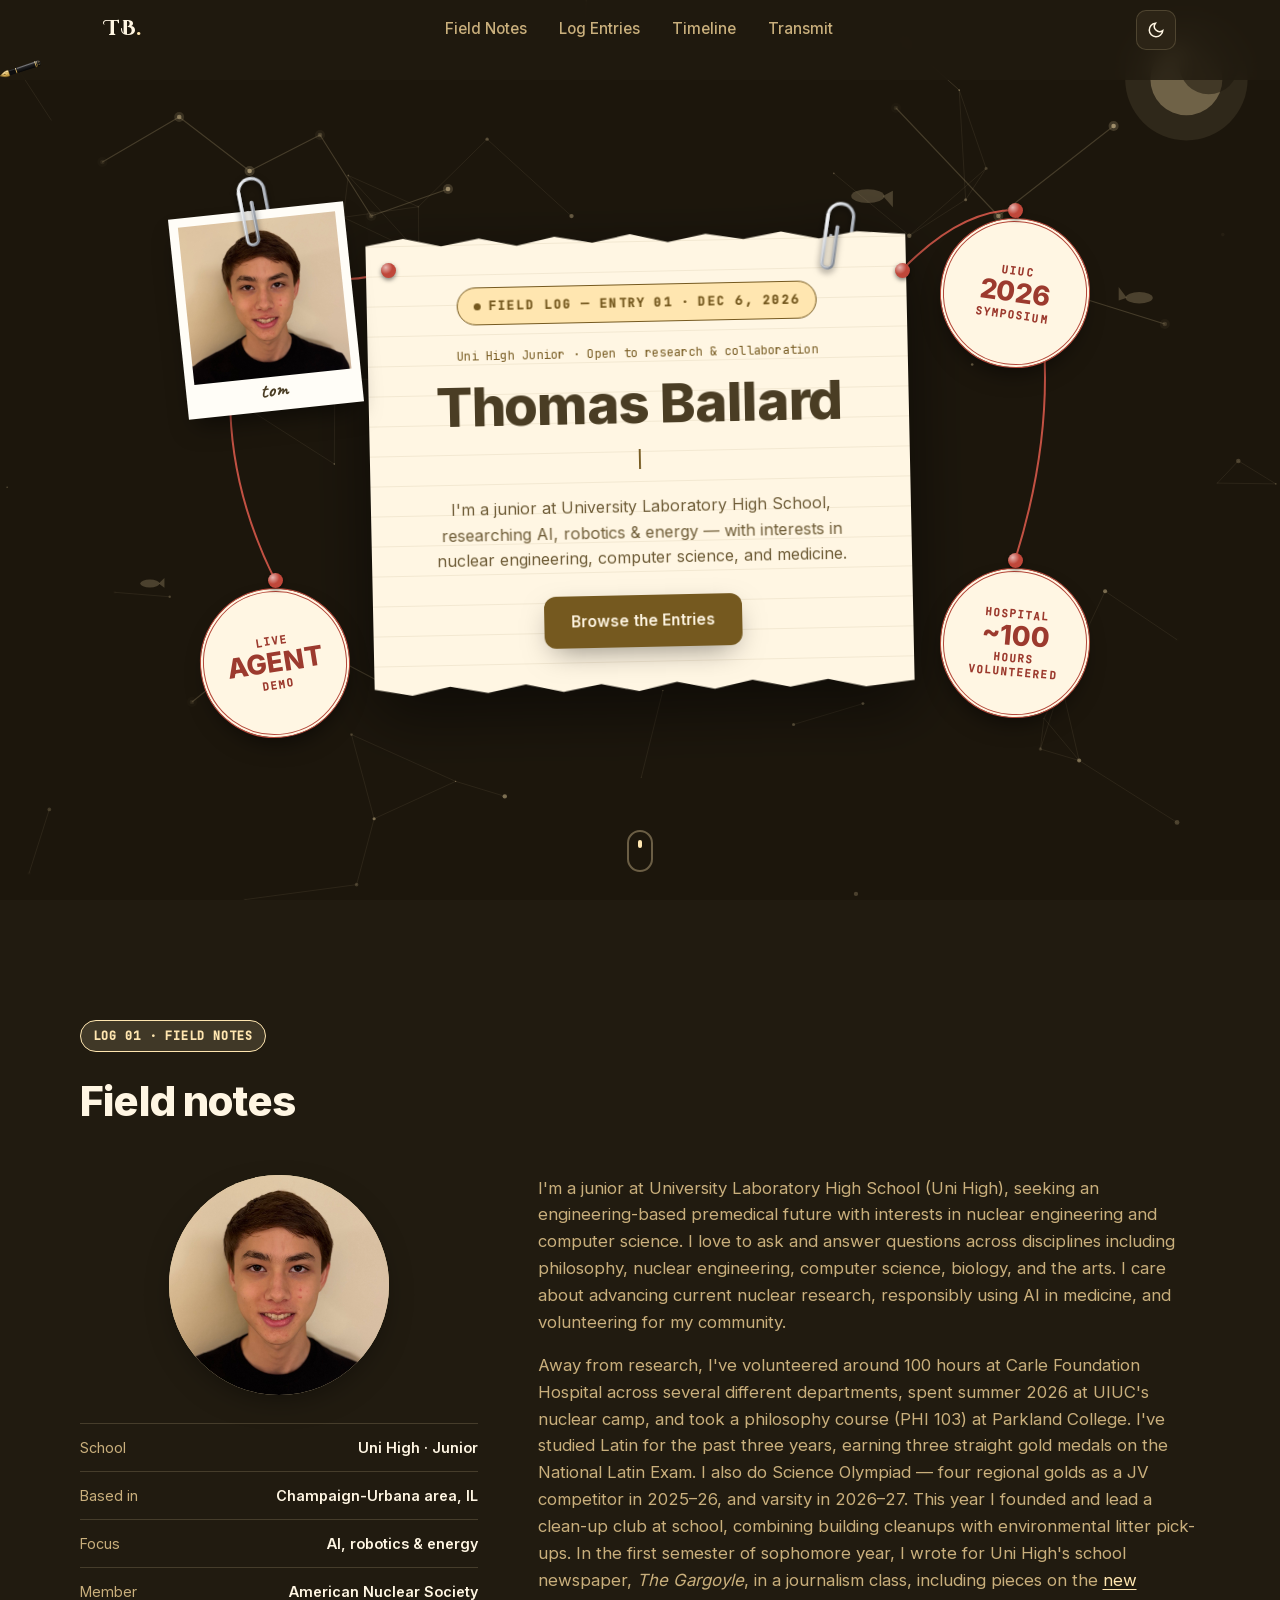
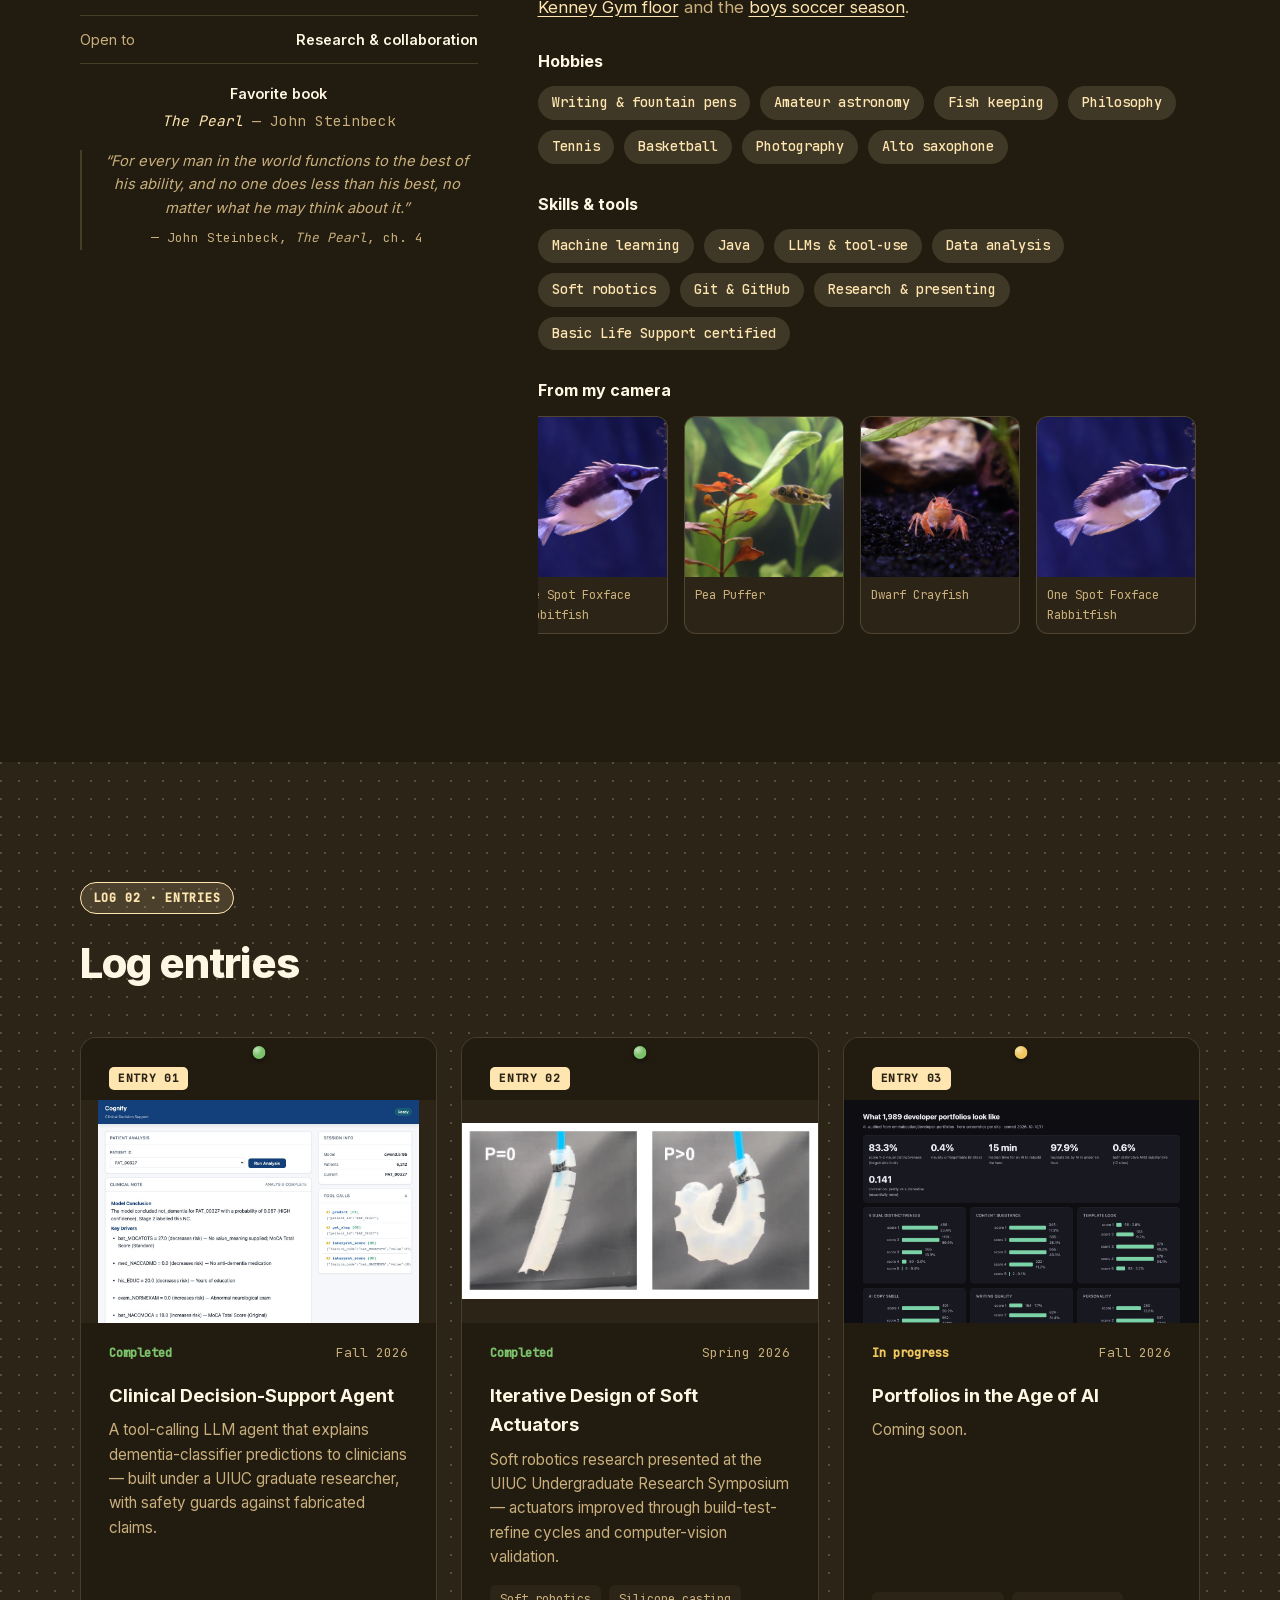
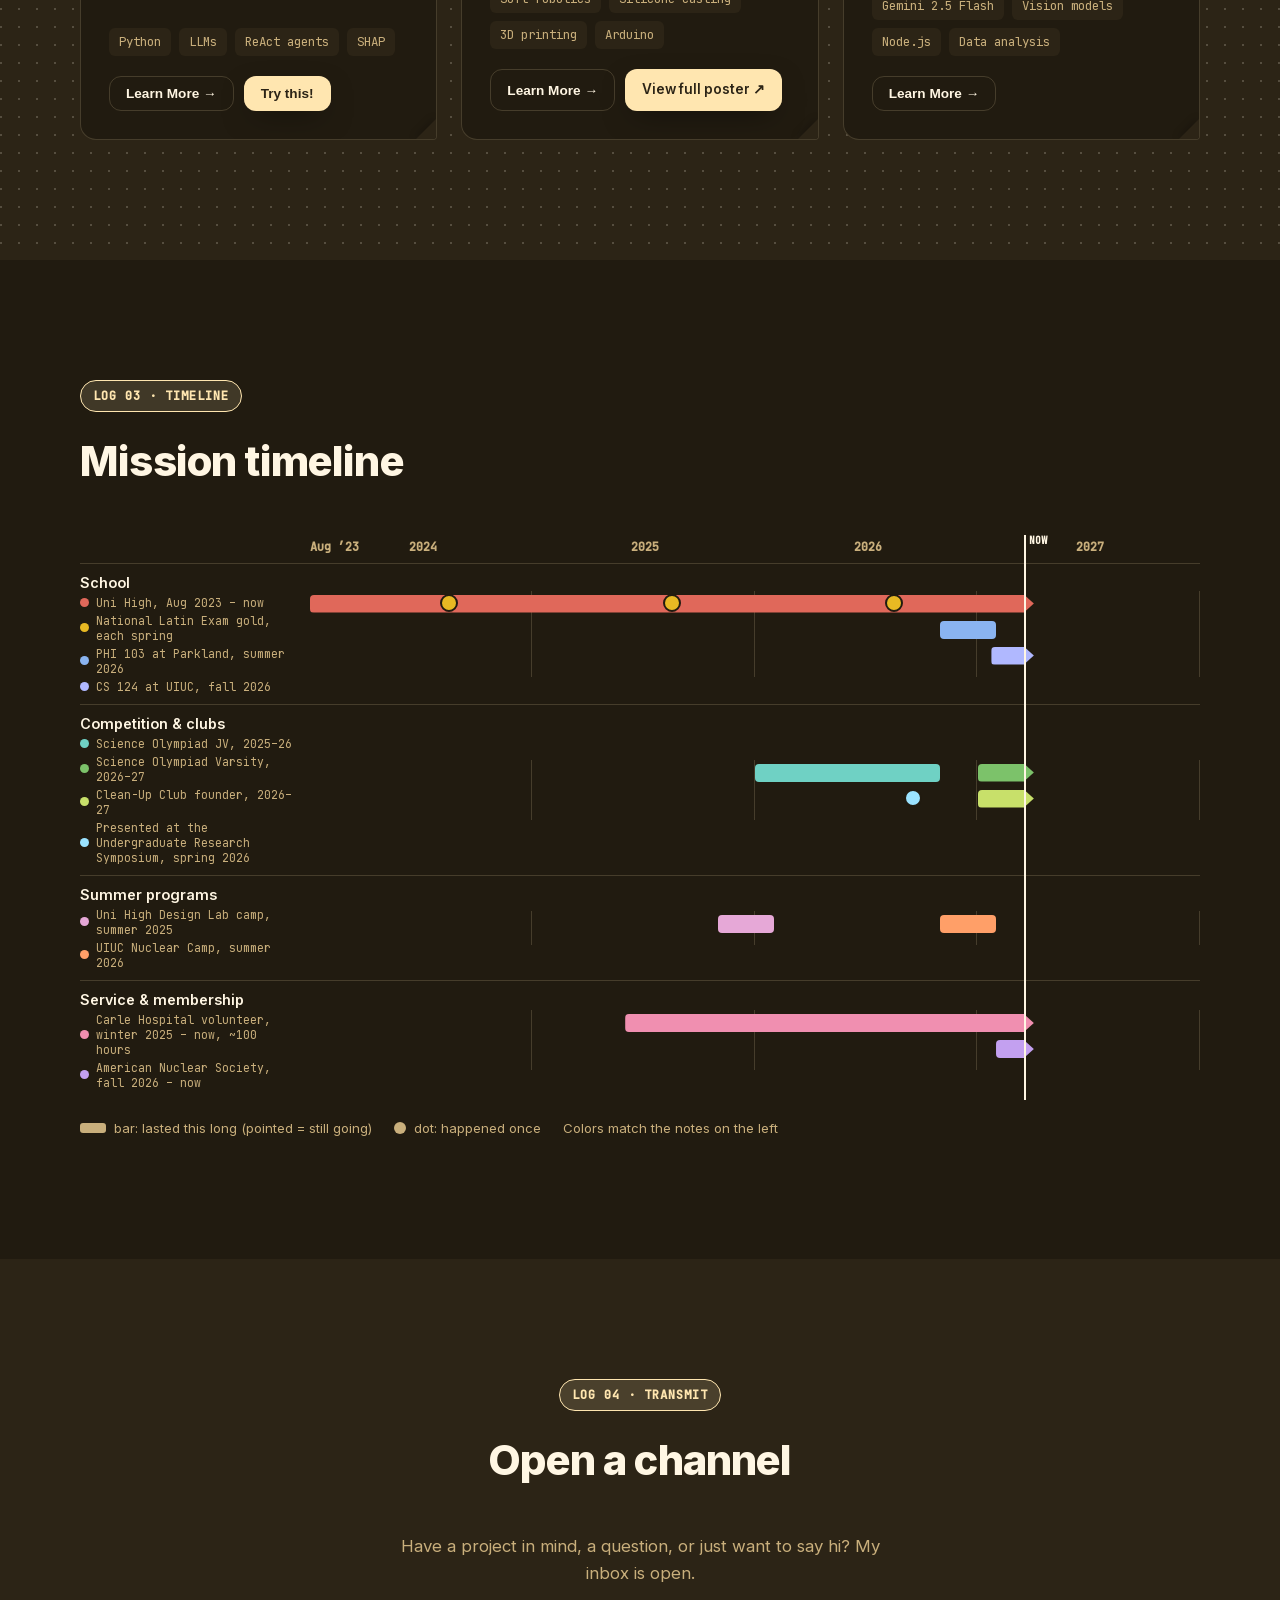
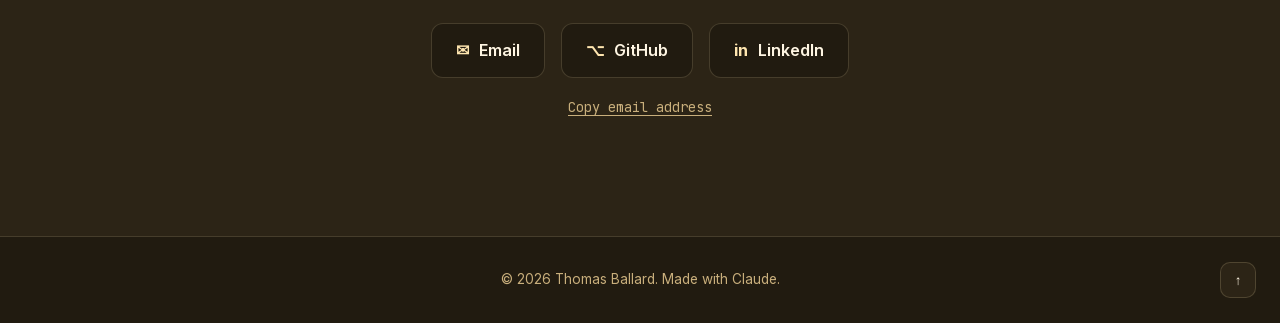
==== index.html @ 8d36cac8 "Add PNG favicon and touch icon; bust favicon cache Co-Authored-By: Claude Sonnet 5.5 <noreply@anthro" ====
<!DOCTYPE html>
<html lang="en">
<head>
<meta charset="UTF-8">
<meta name="viewport" content="width=device-width, initial-scale=1.0">
<title>Thomas Ballard — Portfolio</title>
<meta name="description" content="Thomas Ballard — high school researcher working in AI, robotics &amp; nuclear science.">
<meta http-equiv="Content-Security-Policy" content="default-src 'self'; script-src 'self'; style-src 'self' 'unsafe-inline'; font-src 'self'; img-src 'self' data:; connect-src 'self'; object-src 'none'; base-uri 'self'; form-action 'none'">
<meta name="theme-color" content="#211b10">
<meta property="og:type" content="website">
<meta property="og:title" content="Thomas Ballard — Portfolio">
<meta property="og:description" content="High school researcher working in AI, robotics &amp; nuclear science.">
<link rel="canonical" href="https://tom-b-tech.github.io/">
<meta property="og:url" content="https://tom-b-tech.github.io/">
<meta property="og:image" content="https://tom-b-tech.github.io/assets/og-image.jpg">
<meta property="og:image:width" content="1200">
<meta property="og:image:height" content="630">
<meta property="og:image:alt" content="Thomas Ballard's portfolio: a name card pinned to a board with his photo, round stamps and red string">
<meta name="twitter:card" content="summary_large_image">
<meta name="twitter:image" content="https://tom-b-tech.github.io/assets/og-image.jpg">
<link rel="icon" href="assets/favicon.svg?v=2" type="image/svg+xml">
<link rel="icon" href="assets/favicon-32.png?v=2" type="image/png" sizes="32x32">
<link rel="apple-touch-icon" href="assets/apple-touch-icon.png?v=2">
<link rel="preload" href="assets/fonts/inter-latin.woff2" as="font" type="font/woff2" crossorigin>
<link rel="stylesheet" href="assets/fonts.css?v=1">
<link rel="stylesheet" href="css/style.css?v=57">
</head>
<body>

<header class="nav" id="nav">
  <div class="nav-inner">
    <div class="nav-brand">
      <a href="#top" class="logo">TB<span class="logo-dot">.</span></a>
    </div>

    <nav class="nav-links" id="navLinks">
      <a href="#about" data-nav>Field Notes</a>
      <a href="#projects" data-nav>Log Entries</a>
      <a href="#resume" data-nav>Timeline</a>
      <a href="#contact" data-nav>Transmit</a>
    </nav>

    <div class="nav-actions">
      <button class="theme-toggle" id="themeToggle" aria-label="Toggle dark mode" title="Toggle theme">
        <svg class="icon-sun" viewBox="0 0 24 24" fill="none" stroke="currentColor" stroke-width="2"><circle cx="12" cy="12" r="4"/><path d="M12 2v2M12 20v2M4.93 4.93l1.41 1.41M17.66 17.66l1.41 1.41M2 12h2M20 12h2M6.34 17.66l-1.41 1.41M19.07 4.93l-1.41 1.41"/></svg>
        <svg class="icon-moon" viewBox="0 0 24 24" fill="none" stroke="currentColor" stroke-width="2"><path d="M21 12.79A9 9 0 1111.21 3 7 7 0 0021 12.79z"/></svg>
      </button>
      <button class="menu-toggle" id="menuToggle" aria-label="Toggle menu">
        <span></span><span></span><span></span>
      </button>
    </div>
  </div>
  <div class="ink-strip" aria-hidden="true">
    <svg id="inkSvg">
      <defs>
        <linearGradient id="inkBarrel" x1="0" y1="0" x2="0" y2="1"><stop offset="0" stop-color="#4a4a4d"/><stop offset=".45" stop-color="#1c1c1e"/><stop offset="1" stop-color="#050505"/></linearGradient>
        <linearGradient id="inkGold" x1="0" y1="0" x2="0" y2="1"><stop offset="0" stop-color="#fff0c4"/><stop offset=".55" stop-color="#e2bb62"/><stop offset="1" stop-color="#a98332"/></linearGradient>
      </defs>
      <path id="inkLine"/>
      <circle id="inkPool" r="2.2"/>
      <g id="inkPen"><g transform="scale(.42)">
        <path d="M21 -6.6 L40 -5.8 L40 5.8 L21 6.6 Z" fill="#0d0d0e"/>
        <path d="M23 -5 L38 -4.5" stroke="rgba(255,255,255,.28)" stroke-width="1.2" stroke-linecap="round"/>
        <path d="M0 0 C3 -1.4 8 -4.6 13 -6.4 C16 -7.3 19 -7.4 22.5 -7 L22.5 7 C19 7.4 16 7.3 13 6.4 C8 4.6 3 1.4 0 0 Z" fill="url(#inkGold)" stroke="#8a6a25" stroke-width=".8" stroke-linejoin="round"/>
        <path d="M.4 0 L11.2 0" stroke="#5c4519" stroke-width="1" stroke-linecap="round"/>
        <circle cx="12.4" cy="0" r="1.5" fill="#5c4519"/>
        <path d="M14.5 -3.6 Q18.5 -2.4 21 -1.4 M14.5 3.6 Q18.5 2.4 21 1.4" fill="none" stroke="#a98332" stroke-width=".8" stroke-linecap="round"/>
        <rect x="39.6" y="-6.4" width="2.4" height="12.8" fill="url(#inkGold)"/>
        <path d="M42 -6.4 L96 -6.8 Q102 -6.8 102 0 Q102 6.8 96 6.8 L42 6.4 Z" fill="url(#inkBarrel)"/>
        <path d="M45 -4.4 L92 -4.9" stroke="rgba(255,255,255,.4)" stroke-width="1.6" stroke-linecap="round"/>
        <rect x="88" y="-7" width="2" height="14" fill="url(#inkGold)"/>
        <rect x="92" y="-6.9" width="1.2" height="13.8" fill="url(#inkGold)"/>
        <path d="M96 -3 L100 -3 M96 3 L100 3" stroke="#e2bb62" stroke-width=".9"/>
      </g></g>
    </svg>
  </div>
</header>

<main id="top">

  <!-- HERO -->
  <section class="hero" id="hero">
    <canvas id="particles" aria-hidden="true"></canvas>
    <svg width="0" height="0" style="position:absolute" aria-hidden="true" focusable="false">
      <defs>
        <linearGradient id="clipMetal" x1="0" y1="0" x2="1" y2="1"><stop offset="0" stop-color="#f4f6f9"/><stop offset=".5" stop-color="#aeb4be"/><stop offset="1" stop-color="#7d848f"/></linearGradient>
        <symbol id="paperclip" viewBox="0 0 48 92">
          <path d="M22 30 V70 a6 6 0 0 1 -12 0 V18 a14 14 0 0 1 28 0 V76 a11 11 0 0 1 -22 0 V40" fill="none" stroke="url(#clipMetal)" stroke-width="3.6" stroke-linecap="round" stroke-linejoin="round"/>
          <path d="M22 30 V70 a6 6 0 0 1 -12 0 V18 a14 14 0 0 1 28 0 V76 a11 11 0 0 1 -22 0 V40" fill="none" stroke="rgba(255,255,255,.55)" stroke-width=".9" stroke-linecap="round" stroke-linejoin="round" transform="translate(-.8 -.8)"/>
        </symbol>
        <symbol id="paperclip-front" viewBox="0 0 48 92">
          <path d="M22 30 V70 a6 6 0 0 1 -12 0 V18" fill="none" stroke="url(#clipMetal)" stroke-width="3.6" stroke-linecap="round" stroke-linejoin="round"/>
          <path d="M22 30 V70 a6 6 0 0 1 -12 0 V18" fill="none" stroke="rgba(255,255,255,.55)" stroke-width=".9" stroke-linecap="round" stroke-linejoin="round" transform="translate(-.8 -.8)"/>
        </symbol>
      </defs>
    </svg>
    <div class="hero-board">
      <svg class="board-string" viewBox="0 0 980 600" aria-hidden="true">
        <path d="M116 60 Q170 130 238 100"/><path d="M752 100 Q810 40 865 40"/><path d="M865 40 Q925 200 865 390"/><path d="M116 60 Q40 240 125 410"/>
      </svg>
      <i class="pin" style="left:231px;top:93px"></i><i class="pin" style="left:745px;top:93px"></i>
      <i class="pin" style="left:858px;top:33px"></i><i class="pin" style="left:118px;top:403px"></i><i class="pin" style="left:858px;top:383px"></i>

      <figure class="hero-photo">
        <svg class="paperclip clip-photo clip-back" aria-hidden="true"><use href="#paperclip"/></svg>
        <div class="photo-paper">
          <img src="assets/photo.jpg" alt="Thomas Ballard" width="800" height="800">
          <figcaption>tom</figcaption>
        </div>
        <svg class="paperclip clip-photo clip-front" aria-hidden="true"><use href="#paperclip-front"/></svg>
      </figure>

      <div class="hero-card">
        <div class="hero-inner">
          <p class="hero-stamp reveal"><span class="hero-stamp-dot"></span>FIELD LOG — ENTRY <span id="heroEntry">01</span> · <span id="heroDate"></span></p>
          <p class="hero-eyebrow reveal">Uni High Junior · Open to research &amp; collaboration</p>
          <h1 class="hero-title reveal">Thomas Ballard</h1>
          <p class="hero-subtitle reveal">
            <span class="typewriter" id="typewriter"></span><span class="cursor">|</span>
          </p>
          <p class="hero-desc reveal">
            I'm a junior at University Laboratory High School, researching AI, robotics &amp;
            energy — with interests in nuclear engineering, computer science, and medicine.
          </p>
          <div class="hero-cta reveal">
            <a href="#projects" class="btn btn-primary">Browse the Entries</a>
          </div>
        </div>
        <svg class="paperclip clip-card clip-back" aria-hidden="true"><use href="#paperclip"/></svg>
        <svg class="paperclip clip-card clip-front" aria-hidden="true"><use href="#paperclip-front"/></svg>
      </div>

      <div class="badge b1"><div><small>UIUC</small><b>2026</b><small>SYMPOSIUM</small></div></div>
      <div class="badge b2"><div><small>LIVE</small><b>AGENT</b><small>DEMO</small></div></div>
      <div class="badge b3"><div><small>HOSPITAL</small><b>~100</b><small>HOURS VOLUNTEERED</small></div></div>
    </div>
    <a href="#about" class="scroll-indicator" aria-label="Scroll down">
      <span></span>
    </a>
  </section>

  <!-- ABOUT -->
  <section class="section" id="about">
    <div class="section-inner">
      <p class="section-tag reveal">LOG 01 · FIELD NOTES</p>
      <h2 class="section-title reveal">Field notes</h2>

      <div class="about-grid">
        <div class="avatar-wrap reveal">
          <div class="avatar">
            <img src="assets/photo.jpg" alt="Thomas Ballard" loading="lazy">
          </div>
          <ul class="about-facts">
            <li><span>School</span><strong>Uni High · Junior</strong></li>
            <li><span>Based in</span><strong>Champaign-Urbana area, IL</strong></li>
            <li><span>Focus</span><strong>AI, robotics &amp; energy</strong></li>
            <li><span>Member</span><strong>American Nuclear Society</strong></li>
            <li><span>Open to</span><strong>Research &amp; collaboration</strong></li>
          </ul>
          <p class="favorite-book"><span>Favorite book</span><em>The Pearl</em> — John Steinbeck</p>
          <blockquote class="about-quote">
            <p>&ldquo;For every man in the world functions to the best of his ability, and no one does less than his best, no matter what he may think about it.&rdquo;</p>
            <cite>— John Steinbeck, <em>The Pearl</em>, ch. 4</cite>
          </blockquote>
        </div>

        <div class="about-body reveal">
          <p class="about-text">
            I'm a junior at University Laboratory High School (Uni High), seeking an
            engineering-based premedical future with interests in nuclear engineering
            and computer science. I love to ask and answer questions across disciplines
            including philosophy, nuclear engineering, computer science, biology, and the
            arts. I care about advancing current nuclear research, responsibly using AI
            in medicine, and volunteering for my community.
          </p>
          <details class="about-more">
            <summary><span class="more-open">More about me</span><span class="more-close">Show less</span></summary>
            <p class="about-text">
              Away from research, I've volunteered around 100 hours at Carle Foundation
              Hospital across several different departments, spent summer 2026 at UIUC's
              nuclear camp, and took a philosophy course (PHI 103) at Parkland College.
              I've studied Latin for the past three years, earning three straight gold
              medals on the National Latin Exam. I also do Science Olympiad — four
              regional golds as a JV competitor in 2025–26, and varsity in 2026–27. This
              year I founded and lead a clean-up club at school, combining building cleanups
              with environmental litter pick-ups. In the first semester of sophomore year, I wrote for
              Uni High's school newspaper, <em>The Gargoyle</em>, in a journalism class, including pieces on the
              <a class="text-link" href="https://gargoyle.uni.illinois.edu/6164/features/new-kenney-gym-floor-keeps-students-safer-and-looks-better/" target="_blank" rel="noopener">new Kenney Gym floor</a>
              and the <a class="text-link" href="https://gargoyle.uni.illinois.edu/6359/sports/the-uni-high-boys-soccer-team-wraps-up-their-season/" target="_blank" rel="noopener">boys soccer season</a>.
            </p>

            <h3 class="about-sub">Hobbies</h3>
            <ul class="about-tags">
              <li>Writing &amp; fountain pens</li>
              <li>Amateur astronomy</li>
              <li>Fish keeping</li>
              <li>Philosophy</li>
              <li>Tennis</li>
              <li>Basketball</li>
              <li>Photography</li>
              <li>Alto saxophone</li>
            </ul>

            <h3 class="about-sub">Skills &amp; tools</h3>
            <ul class="about-tags">
              <li>Machine learning</li>
              <li>Java</li>
              <li>LLMs &amp; tool-use</li>
              <li>Data analysis</li>
              <li>Soft robotics</li>
              <li>Git &amp; GitHub</li>
              <li>Research &amp; presenting</li>
              <li>Basic Life Support certified</li>
            </ul>

            <h3 class="about-sub">From my camera</h3>
            <div class="photo-strip">
              <figure class="photo-card">
                <img src="assets/hobby-fish.jpg" loading="lazy"
                     alt="A black-and-white fish with a dark saddle marking, swimming in deep blue water">
                <figcaption>One Spot Foxface Rabbitfish</figcaption>
              </figure>
              <figure class="photo-card">
                <img src="assets/hobby-pea-puffer.jpg" loading="lazy"
                     alt="A small pea puffer fish hovering among green and red aquarium plants">
                <figcaption>Pea Puffer</figcaption>
              </figure>
              <figure class="photo-card">
                <img src="assets/hobby-dwarf-crayfish.jpg" loading="lazy"
                     alt="A pale orange dwarf crayfish facing the camera on dark gravel">
                <figcaption>Dwarf Crayfish</figcaption>
              </figure>
            </div>
          </details>
        </div>
      </div>
    </div>
  </section>

  <!-- PROJECTS -->
  <section class="section section-cork" id="projects">
    <div class="section-inner">
      <p class="section-tag reveal">LOG 02 · ENTRIES</p>
      <h2 class="section-title reveal">Log entries</h2>

      <div class="filter-bar reveal" id="filterBar">
        <!-- Filter buttons are generated from projects-data.js -->
      </div>

      <div class="projects-grid" id="projectsGrid">
        <noscript><p>Projects need JavaScript to display. Please enable it to view them.</p></noscript>
      </div>
    </div>
  </section>

  <!-- PROJECT DETAIL MODAL -->
  <dialog class="project-dialog" id="projectDialog" aria-labelledby="dialogTitle">
    <div class="dialog-header">
      <button class="dialog-close" id="dialogClose" type="button" aria-label="Close project">✕</button>
    </div>
    <div class="dialog-scroll" id="dialogBody"></div>
  </dialog>

  <!-- RESUME -->
  <section class="section" id="resume">
    <div class="section-inner">
      <p class="section-tag reveal">LOG 03 · TIMELINE</p>
      <h2 class="section-title reveal">Mission timeline</h2>

      <div class="tl reveal" id="timeline"><div class="tl-now"></div></div>
      <div class="tl-key reveal"><span><i class="b"></i>bar: lasted this long (pointed = still going)</span><span><i class="d"></i>dot: happened once</span><span>Colors match the notes on the left</span></div>
    </div>
  </section>

  <!-- CONTACT -->
  <section class="section section-alt" id="contact">
    <div class="section-inner contact-inner">
      <p class="section-tag reveal">LOG 04 · TRANSMIT</p>
      <h2 class="section-title reveal">Open a channel</h2>
      <p class="contact-desc reveal">
        Have a project in mind, a question, or just want to say hi? My inbox is open.
      </p>
      <div class="contact-links reveal">
        <a href="#contact" class="contact-link" id="emailLink" data-u="tyb" data-d="illinois.edu">
          <span class="contact-icon">✉</span> Email
        </a>
        <a href="https://github.com/Tom-B-tech" target="_blank" rel="noopener" class="contact-link">
          <span class="contact-icon">⌥</span> GitHub
        </a>
        <a href="https://www.linkedin.com/in/thomas-ballard-8a093a439" target="_blank" rel="noopener" class="contact-link">
          <span class="contact-icon">in</span> LinkedIn
        </a>
      </div>
      <button class="copy-email reveal" id="copyEmail" type="button" data-u="tyb" data-d="illinois.edu">Copy email address</button>
      <noscript><p class="contact-desc">Turn on JavaScript to see my email address, or reach me on LinkedIn.</p></noscript>
    </div>
  </section>

</main>

<footer class="footer">
  <p>&copy; <span id="year"></span> Thomas Ballard. Made with Claude.</p>
  <button class="to-top" id="toTop" aria-label="Back to top">↑</button>
</footer>

<div class="toast" id="toast" role="status" aria-live="polite"></div>

<script src="js/projects-data.js?v=26"></script>
<script src="js/cognify-demo-data.js?v=2"></script>
<script src="js/script.js?v=26"></script>
<script src="js/timeline.js?v=6"></script>
</body>
</html>
---- assets/fonts.css ----
/* Self-hosted fonts (Inter, JetBrains Mono, Cinzel Decorative, Caveat), licensed under the SIL Open Font License 1.1. Latin subset only. */
@font-face{font-family:'Inter';font-style:normal;font-weight:400 800;font-display:swap;src:url(fonts/inter-latin.woff2) format('woff2');unicode-range:U+0000-00FF, U+0131, U+0152-0153, U+02BB-02BC, U+02C6, U+02DA, U+02DC, U+0304, U+0308, U+0329, U+2000-206F, U+20AC, U+2122, U+2191, U+2193, U+2212, U+2215, U+FEFF, U+FFFD;}
@font-face{font-family:'JetBrains Mono';font-style:normal;font-weight:400 500;font-display:swap;src:url(fonts/jetbrains-mono-latin.woff2) format('woff2');unicode-range:U+0000-00FF, U+0131, U+0152-0153, U+02BB-02BC, U+02C6, U+02DA, U+02DC, U+0304, U+0308, U+0329, U+2000-206F, U+20AC, U+2122, U+2191, U+2193, U+2212, U+2215, U+FEFF, U+FFFD;}
@font-face{font-family:'Cinzel Decorative';font-style:normal;font-weight:700;font-display:swap;src:url(fonts/cinzel-decorative-700-latin.woff2) format('woff2');unicode-range:U+0000-00FF, U+0131, U+0152-0153, U+02BB-02BC, U+02C6, U+02DA, U+02DC, U+0304, U+0308, U+0329, U+2000-206F, U+20AC, U+2122, U+2191, U+2193, U+2212, U+2215, U+FEFF, U+FFFD;}
@font-face{font-family:'Cinzel Decorative';font-style:normal;font-weight:900;font-display:swap;src:url(fonts/cinzel-decorative-900-latin.woff2) format('woff2');unicode-range:U+0000-00FF, U+0131, U+0152-0153, U+02BB-02BC, U+02C6, U+02DA, U+02DC, U+0304, U+0308, U+0329, U+2000-206F, U+20AC, U+2122, U+2191, U+2193, U+2212, U+2215, U+FEFF, U+FFFD;}
@font-face{font-family:'Caveat';font-style:normal;font-weight:600 700;font-display:swap;src:url(fonts/caveat-latin.woff2) format('woff2');unicode-range:U+0000-00FF, U+0131, U+0152-0153, U+02BB-02BC, U+02C6, U+02DA, U+02DC, U+0304, U+0308, U+0329, U+2000-206F, U+20AC, U+2122, U+2191, U+2193, U+2212, U+2215, U+FEFF, U+FFFD;}
---- css/style.css ----
:root{
  /* Dark is the site's default theme. */
  --bg:#211b10;
  --bg-alt:#2c2416;
  --text:#fff6e3;
  --text-muted:#c9af7c;
  --border:rgba(237,215,168,0.18);
  --accent:#ffe6b0;
  --accent-soft:rgba(255,230,176,0.14);
  --accent-text:#2c2416;
  --shadow:0 10px 30px -10px rgba(0,0,0,0.5);
  --radius:16px;
  --nav-h:80px;
  --status-progress:#f0c75e;
  --status-completed:#7cc26a;
  --status-muted:#c9af7c;
  --font-sans:'Inter',-apple-system,BlinkMacSystemFont,'Segoe UI',sans-serif;
  --font-mono:'JetBrains Mono',monospace;
  --c-uni:#e0685a;--c-nle:#e8b923;--c-jv:#6fd1c4;--c-var:#7cc26a;--c-club:#c8e06a;--c-phi:#8ab4f0;--c-camp:#ff9f68;--c-carle:#f08fb0;--c-ans:#c3a0f0;--c-sym:#9be3ff;--c-cs:#b0b8ff;--c-lab:#e6a8d7;--tl-now:#fff6e3;
}

:root[data-theme="light"]{
  --bg:#fff6e3;
  --bg-alt:#f6e6c5;
  --text:#4a3d24;
  --text-muted:#6f5d38;
  --border:rgba(135,105,42,0.22);
  --accent:#75591f;
  --accent-soft:#ffe6b0;
  --accent-text:#fff6e3;
  --shadow:0 10px 30px -10px rgba(84,71,43,0.25);
  --status-progress:#8a6508;
  --status-completed:#4a7c3f;
  --status-muted:#6f5d38;
  --c-uni:#b23a2e;--c-nle:#b8860b;--c-jv:#1f8a80;--c-var:#3f7a2f;--c-club:#6f8f1c;--c-phi:#3b6fc4;--c-camp:#d2691e;--c-carle:#c23b6b;--c-ans:#7a4fc0;--c-sym:#0d7aa8;--c-cs:#4a55c9;--c-lab:#a8408f;--tl-now:#4a3d24;
}

*{box-sizing:border-box;margin:0;padding:0;}
html{scroll-behavior:smooth;scrollbar-width:thin;scrollbar-color:var(--accent) var(--bg-alt);}
::-webkit-scrollbar{width:10px;height:10px;}
::-webkit-scrollbar-track{background:var(--bg-alt);}
::-webkit-scrollbar-thumb{background:var(--accent);border-radius:999px;border:2px solid var(--bg-alt);}
::-webkit-scrollbar-thumb:hover{background:var(--text);}
body{
  font-family:var(--font-sans);
  background:var(--bg);
  color:var(--text);
  line-height:1.6;
  -webkit-font-smoothing:antialiased;
  transition:background .3s ease,color .3s ease;
  overflow-x:hidden;
}
img{max-width:100%;display:block;}
a{color:inherit;text-decoration:none;}
ul{list-style:none;}

/* NAV */
.nav{
  position:fixed;top:0;left:0;right:0;height:var(--nav-h);
  z-index:900;-webkit-backdrop-filter:blur(10px);backdrop-filter:blur(10px);
  background:var(--bg);
  background:color-mix(in srgb, var(--bg) 80%, transparent);
  border-bottom:1px solid transparent;
  transition:border-color .3s ease, background .3s ease;
}
.nav.scrolled{border-bottom-color:var(--border);}
.ink-strip{position:absolute;left:0;right:0;bottom:0;height:22px;pointer-events:none;}
.ink-strip svg{position:absolute;inset:0;width:100%;height:22px;overflow:visible;}
#inkLine{fill:none;stroke:var(--accent);stroke-width:2.2;stroke-linecap:round;stroke-linejoin:round;}
#inkPool{fill:var(--accent);}
.nav-inner{
  max-width:1120px;margin:0 auto;height:calc(100% - 20px);
  display:flex;align-items:center;justify-content:space-between;
  padding:0 24px;
}
.nav-brand{display:flex;align-items:center;gap:14px;}
.logo{font-family:'Cinzel Decorative',var(--font-mono);font-weight:700;font-size:1.3rem;letter-spacing:.5px;color:var(--text);}
.logo-dot{color:var(--accent);}
.nav-links{display:flex;gap:32px;}
.nav-links a{
  font-size:.95rem;font-weight:500;color:var(--text-muted);
  position:relative;padding:4px 0;transition:color .2s ease;
}
.nav-links a:hover,.nav-links a.active{color:var(--text);}
.nav-links a.active::after{
  content:'';position:absolute;left:0;right:0;bottom:-6px;height:2px;background:var(--accent);
  border-radius:2px;
}
.nav-actions{display:flex;align-items:center;gap:12px;}
.theme-toggle,.menu-toggle{
  background:var(--bg-alt);border:1px solid var(--border);border-radius:10px;
  width:40px;height:40px;display:flex;align-items:center;justify-content:center;
  cursor:pointer;color:var(--text);transition:transform .15s ease, background .2s ease;
}
.theme-toggle:hover,.menu-toggle:hover{background:var(--accent-soft);}
.theme-toggle:active{transform:scale(.92);}
.theme-toggle svg{width:18px;height:18px;}
.theme-toggle .icon-sun{display:none;}
.theme-toggle .icon-moon{display:block;}
:root[data-theme="light"] .theme-toggle .icon-sun{display:block;}
:root[data-theme="light"] .theme-toggle .icon-moon{display:none;}
.menu-toggle{display:none;flex-direction:column;gap:4px;}
.menu-toggle span{width:18px;height:2px;background:var(--text);border-radius:2px;transition:.2s;}

/* HERO */
.hero{
  position:relative;min-height:100vh;display:flex;align-items:center;justify-content:center;
  padding:calc(var(--nav-h) + 40px) 24px 80px;overflow:hidden;
  background:#1c160c;
}
#particles{position:absolute;inset:0;z-index:0;opacity:.6;}
.hero-board{position:relative;z-index:1;width:980px;height:600px;flex:none;}
.hero-inner{
  --bg:#fff6e3;--bg-alt:#f6e6c5;--text:#4a3d24;--text-muted:#6f5d38;
  --border:rgba(135,105,42,0.22);--accent:#75591f;--accent-soft:#ffe6b0;--accent-text:#fff6e3;
  position:relative;color:var(--text);text-align:center;
  background-color:var(--bg);
  background-image:repeating-linear-gradient(0deg,transparent 0 29px,rgba(117,89,31,0.09) 29px 30px);
  padding:50px 44px 44px;box-sizing:border-box;
  clip-path:polygon(
    0% 1.5%,7% 0%,14% 1.8%,21% 0.3%,28% 2%,35% 0.2%,42% 1.7%,49% 0%,56% 1.9%,63% 0.3%,70% 1.6%,77% 0.1%,84% 1.8%,91% 0.4%,100% 1.2%,
    100% 98.8%,91% 100%,84% 98.2%,77% 99.7%,70% 98%,63% 99.8%,56% 98.1%,49% 100%,42% 98.3%,35% 99.8%,28% 98%,21% 99.7%,14% 98.2%,7% 100%,0% 98.5%
  );
}
.hero-card{position:absolute;left:220px;top:64px;width:540px;transform:rotate(-1.2deg);filter:drop-shadow(0 22px 34px rgba(0,0,0,0.55));}
.hero-board .hero-eyebrow{font-size:.74rem;letter-spacing:.02em;}
.hero-board .hero-title{font-size:3.4rem;margin-bottom:10px;}
.hero-board .hero-subtitle{margin-bottom:14px;}
.hero-board .hero-desc{max-width:none;font-size:1rem;margin-bottom:24px;}
.board-string{position:absolute;inset:0;width:100%;height:100%;pointer-events:none;overflow:visible;}
.board-string path{fill:none;stroke:#d4584a;stroke-width:2;opacity:.9;}
.pin{
  position:absolute;width:15px;height:15px;border-radius:50%;z-index:5;
  background:radial-gradient(circle at 32% 30%, rgba(255,255,255,0.6), transparent 45%), #c0473a;
  box-shadow:0 2px 4px rgba(0,0,0,0.5);
}
.hero-photo{position:absolute;left:28px;top:40px;width:176px;margin:0;z-index:3;transform:rotate(-6deg);}
.photo-paper{position:relative;background:#fffdf7;padding:9px 9px 34px;box-shadow:0 14px 24px -8px rgba(0,0,0,0.55);}
.hero-photo img{display:block;width:100%;height:auto;aspect-ratio:1;object-fit:cover;}
.hero-photo figcaption{position:absolute;left:0;right:0;bottom:4px;text-align:center;font-family:'Caveat',cursive;font-weight:700;font-size:1.3rem;color:#4a3d24;}
.paperclip{position:absolute;width:44px;height:84px;filter:drop-shadow(0 3px 3px rgba(0,0,0,0.5));}
.clip-back{z-index:-1;}
.clip-front{z-index:6;}
.clip-card{right:46px;top:-30px;transform:rotate(9deg);}
.clip-photo{left:50%;margin-left:-22px;top:-36px;transform:rotate(-5deg);}
.badge{
  position:absolute;width:150px;height:150px;border-radius:50%;z-index:3;
  display:grid;place-items:center;text-align:center;box-sizing:border-box;padding:16px;
  background:#fff6e3;color:#9c3a2e;border:4px double #b5483a;
  box-shadow:0 12px 22px -8px rgba(0,0,0,0.55);transform:rotate(var(--r,0deg));
  font-family:var(--font-mono);font-weight:700;letter-spacing:0.07em;line-height:1.3;
}
.badge small{display:block;font-size:.68rem;}
.badge b{display:block;font-family:var(--font-sans);font-weight:800;font-size:1.7rem;letter-spacing:0;line-height:1.1;}
.badge.b1{left:790px;top:48px;--r:8deg;}
.badge.b2{left:50px;top:418px;--r:-9deg;}
.badge.b3{left:790px;top:398px;--r:5deg;}
@media (max-width:1019px){
  .hero-board{width:100%;max-width:560px;height:auto;margin-top:46px;display:grid;grid-template-columns:repeat(3,1fr);gap:0 10px;justify-items:center;}
  .board-string,.pin{display:none;}
  .hero-card{position:relative;left:auto;top:auto;width:100%;transform:none;grid-column:1/-1;}
  .hero-inner{padding-top:84px;}
  .clip-card{right:28px;top:-34px;width:38px;height:72px;}
  .hero-photo{position:absolute;left:-6px;top:-70px;width:92px;transform:rotate(-8deg);}
  .photo-paper{padding:6px 6px 24px;}
  .hero-photo figcaption{font-size:1rem;bottom:2px;}
  .clip-photo{width:28px;height:54px;margin-left:-14px;top:-26px;}
  .badge,.badge.b1,.badge.b2,.badge.b3{position:relative;left:auto;top:auto;width:min(100%,104px);height:auto;aspect-ratio:1;padding:8px;margin-top:-18px;border-width:3px;}
  .badge small{font-size:.5rem;letter-spacing:.05em;}
  .badge b{font-size:1.15rem;}
  .badge.b1{--r:6deg;}.badge.b2{--r:-5deg;}.badge.b3{--r:4deg;}
  .hero-board .hero-title{font-size:clamp(2.4rem,9vw,3.4rem);}
}
@media (max-width:640px){
  .hero-inner{padding:46px 24px 38px;}
}
.hero-stamp{
  display:inline-flex;align-items:center;gap:8px;font-family:var(--font-mono);color:var(--accent);
  font-size:.8rem;font-weight:700;margin-bottom:22px;letter-spacing:.1em;text-transform:uppercase;
  padding:8px 16px;border:1px solid var(--accent);border-radius:999px;background:var(--accent-soft);
  white-space:nowrap;max-width:calc(100vw - 48px);overflow-x:auto;
}
.hero-stamp-dot{
  width:7px;height:7px;border-radius:50%;background:var(--accent);color:var(--accent);flex-shrink:0;
  animation:logPulse 1.8s ease-out infinite;
}
@keyframes logPulse{
  0%{box-shadow:0 0 0 0 color-mix(in srgb, currentColor 55%, transparent);}
  70%{box-shadow:0 0 0 6px transparent;}
  100%{box-shadow:0 0 0 0 transparent;}
}
@media (max-width:480px){
  .hero-stamp{white-space:normal;justify-content:center;flex-wrap:wrap;text-align:center;font-size:.68rem;letter-spacing:.06em;padding:7px 12px;overflow:visible;}
}
.hero-eyebrow{
  font-family:var(--font-mono);color:var(--accent);font-size:.95rem;margin-bottom:12px;
  letter-spacing:.02em;
}
.hero-title{
  font-size:clamp(2.6rem,7vw,4.5rem);font-weight:800;letter-spacing:-0.02em;line-height:1.05;
  margin-bottom:18px;
}
.hero-subtitle{
  font-family:var(--font-mono);font-size:clamp(1rem,2.4vw,1.3rem);color:var(--text-muted);
  min-height:1.8em;margin-bottom:20px;
}
.cursor{animation:blink 1s step-start infinite;color:var(--accent);}
@keyframes blink{50%{opacity:0;}}
.hero-desc{color:var(--text-muted);font-size:1.05rem;max-width:560px;margin:0 auto 32px;}
.hero-cta{display:flex;gap:16px;justify-content:center;flex-wrap:wrap;}

.btn{
  display:inline-flex;align-items:center;justify-content:center;
  padding:13px 26px;border-radius:12px;font-weight:600;font-size:.95rem;
  transition:transform .15s ease, box-shadow .2s ease, background .2s ease, border-color .2s ease;
  border:1px solid transparent;cursor:pointer;
}
.btn-primary{background:var(--accent);color:var(--accent-text);box-shadow:var(--shadow);}
.btn-primary:hover{transform:translateY(-2px);}
.btn-ghost{background:transparent;border-color:var(--border);color:var(--text);}
.btn-ghost:hover{background:var(--bg-alt);transform:translateY(-2px);}

.scroll-indicator{
  position:absolute;bottom:28px;left:50%;transform:translateX(-50%);
  width:26px;height:42px;border:2px solid rgba(255,230,176,0.35);border-radius:16px;
  display:flex;justify-content:center;padding-top:8px;
}
.scroll-indicator span{
  width:4px;height:8px;background:#ffe6b0;border-radius:2px;
  animation:scrollDown 1.6s ease infinite;
}
@keyframes scrollDown{
  0%{opacity:1;transform:translateY(0);}
  100%{opacity:0;transform:translateY(14px);}
}

/* SECTIONS */
.section{padding:120px 24px;}
.section-alt{background:var(--bg-alt);}
.section-inner{max-width:1120px;margin:0 auto;}
.section-tag{
  display:inline-block;font-family:var(--font-mono);color:var(--accent);font-weight:700;font-size:.78rem;
  letter-spacing:.08em;margin-bottom:16px;padding:5px 12px;border:1px solid var(--accent);
  border-radius:999px;background:var(--accent-soft);
}
.section-title{
  font-size:clamp(1.8rem,4vw,2.6rem);font-weight:800;letter-spacing:-0.02em;margin-bottom:40px;
}

/* ABOUT */
.about-grid{display:grid;grid-template-columns:.75fr 1.25fr;gap:60px;align-items:start;}
.about-body{min-width:0;}
.about-text{color:var(--text-muted);margin-bottom:16px;font-size:1.05rem;}
.about-more{margin-top:4px;}
.about-more summary{
  display:inline-flex;align-items:center;gap:8px;cursor:pointer;list-style:none;
  font:600 .82rem var(--font-mono);letter-spacing:.04em;color:var(--accent);
  padding:7px 14px;border:1px solid var(--border);border-radius:999px;background:var(--bg-alt);transition:.2s;
}
.about-more summary::-webkit-details-marker{display:none;}
.about-more summary::after{content:'+';font-size:1rem;line-height:1;}
.about-more[open] summary::after{content:'−';}
.about-more summary:hover{border-color:var(--accent);}
.about-more summary:focus-visible{outline:2px solid var(--accent);outline-offset:3px;}
.about-more .more-close{display:none;}
@media (min-width:861px){.about-more summary{display:none;}}
.about-more[open] .more-open{display:none;}
.about-more[open] .more-close{display:inline;}
.about-more[open] summary{margin-bottom:18px;}
.about-sub{font-size:1rem;font-weight:700;margin:28px 0 12px;}
.about-tags{display:flex;flex-wrap:wrap;gap:10px;}
.about-tags li{
  font-family:var(--font-mono);font-size:.85rem;background:var(--accent-soft);color:var(--accent);
  padding:6px 14px;border-radius:999px;font-weight:500;
}
.avatar-wrap{display:flex;flex-direction:column;align-items:center;text-align:center;}
.avatar{
  width:220px;height:220px;border-radius:50%;background:linear-gradient(145deg,var(--accent),#edd7a8);
  display:flex;align-items:center;justify-content:center;box-shadow:var(--shadow);
  overflow:hidden;flex-shrink:0;
}
.avatar span{font-family:var(--font-mono);font-size:3rem;font-weight:700;color:#fff;}
.avatar img{width:100%;height:100%;object-fit:cover;}

.about-facts{width:100%;margin-top:28px;border-top:1px solid var(--border);}
.about-facts li{
  display:flex;justify-content:space-between;gap:12px;padding:12px 0;
  border-bottom:1px solid var(--border);font-size:.9rem;text-align:left;
}
.about-facts li span{color:var(--text-muted);}
.about-facts li strong{font-weight:600;}

.favorite-book{
  margin-top:18px;font-size:.9rem;color:var(--text-muted);font-family:var(--font-mono);
}
.favorite-book span{display:block;font-family:var(--font-sans);color:var(--text);font-weight:600;margin-bottom:4px;}
.favorite-book em{color:var(--accent);font-style:italic;}

.about-quote{
  margin-top:18px;padding-left:14px;border-left:2px solid var(--border);
}
.about-quote p{font-style:italic;color:var(--text-muted);font-size:.92rem;margin-bottom:4px;}
.about-quote cite{font-size:.8rem;color:var(--text-muted);font-family:var(--font-mono);font-style:normal;}

.photo-strip{
  display:flex;gap:16px;overflow-x:auto;max-width:100%;padding-bottom:8px;
  scrollbar-width:thin;scrollbar-color:var(--accent) var(--bg-alt);
}
.photo-strip::-webkit-scrollbar{height:8px;}
.photo-strip::-webkit-scrollbar-track{background:var(--bg-alt);border-radius:999px;}
.photo-strip::-webkit-scrollbar-thumb{background:var(--accent);border-radius:999px;}
.photo-strip::-webkit-scrollbar-thumb:hover{background:var(--text);}
.photo-card{
  flex:0 0 160px;border-radius:12px;overflow:hidden;border:1px solid var(--border);background:var(--bg-alt);
}
.photo-card img{width:160px;height:160px;object-fit:cover;display:block;}
.photo-card figcaption{font-size:.78rem;color:var(--text-muted);padding:8px 10px;font-family:var(--font-mono);}

/* PROJECTS */
.filter-bar{display:flex;gap:10px;margin-bottom:36px;flex-wrap:wrap;}
.filter-btn{
  font-family:var(--font-sans);font-weight:600;font-size:.9rem;padding:9px 18px;
  border-radius:999px;border:1px solid var(--border);background:var(--bg);color:var(--text-muted);
  cursor:pointer;transition:.2s ease;
}
.filter-btn:hover{color:var(--text);}
.filter-btn.active{background:var(--accent);color:var(--accent-text);border-color:var(--accent);}

.section-cork{
  position:relative;
  background-color:var(--bg-alt);
  background-image:radial-gradient(circle at 1px 1px, color-mix(in srgb, var(--text) 20%, transparent) 1.1px, transparent 0);
  background-size:18px 18px;
}
:root[data-theme="light"] .section-cork{
  background-image:radial-gradient(circle at 1px 1px, color-mix(in srgb, var(--text) 9%, transparent) 1px, transparent 0);
}

.projects-grid{display:grid;grid-template-columns:repeat(3,1fr);gap:24px;}
.project-card{
  position:relative;background:var(--bg);border:1px solid var(--border);
  border-radius:var(--radius) var(--radius) 4px var(--radius);
  overflow:hidden;transition:transform .25s ease, box-shadow .25s ease;
  display:flex;flex-direction:column;cursor:pointer;text-align:left;
  transform:rotate(var(--card-rot,0deg));
}
.project-card:nth-child(3n+1){--card-rot:-1.4deg;}
.project-card:nth-child(3n+2){--card-rot:1.1deg;}
.project-card:nth-child(3n+3){--card-rot:-0.5deg;}
.project-card:hover{transform:rotate(0deg) translateY(-6px);box-shadow:var(--shadow);z-index:2;}

.project-card::before{
  content:'';position:absolute;top:8px;left:50%;transform:translateX(-50%);
  width:13px;height:13px;border-radius:50%;z-index:3;
  background:radial-gradient(circle at 32% 30%, #fff8, transparent 45%), var(--pin-color,var(--accent));
  box-shadow:0 2px 4px rgba(0,0,0,0.4);
}
.project-card.status-completed{--pin-color:var(--status-completed);}
.project-card.status-progress{--pin-color:var(--status-progress);}
.project-card.status-muted{--pin-color:var(--status-muted);}

.project-card::after{
  content:'';position:absolute;right:0;bottom:0;width:0;height:0;
  border-style:solid;border-width:0 0 20px 20px;
  border-color:transparent transparent var(--bg-alt) transparent;
  filter:drop-shadow(-2px -2px 3px rgba(0,0,0,0.18));
}

.card-media{position:relative;aspect-ratio:16/10;background:var(--bg-alt);overflow:hidden;}
.card-entry-bar{padding:26px 28px 10px;background:var(--bg);}
.card-entry-tag{
  display:inline-block;font-family:var(--font-mono);font-size:.7rem;font-weight:700;
  letter-spacing:.06em;color:var(--accent-text);background:var(--accent);padding:3px 9px;border-radius:5px;
}
.card-media img{width:100%;height:100%;object-fit:contain;display:block;}
.card-placeholder{
  width:100%;height:100%;display:flex;align-items:center;justify-content:center;
  background:linear-gradient(145deg,var(--accent-soft),var(--bg-alt));
}
.card-placeholder span{font-family:var(--font-mono);font-size:2rem;font-weight:700;color:var(--accent);}

.project-card-top{display:flex;justify-content:space-between;align-items:center;padding:20px 28px 0;margin-bottom:18px;}
.project-status{font-family:var(--font-mono);font-size:.78rem;color:var(--accent);font-weight:600;}
.project-status.status-progress,.dialog-tag .status-progress{color:var(--status-progress);}
.project-status.status-completed,.dialog-tag .status-completed{color:var(--status-completed);}
.project-status.status-muted,.dialog-tag .status-muted{color:var(--status-muted);}
.project-year{font-family:var(--font-mono);font-size:.8rem;color:var(--text-muted);}
.project-card h3{font-size:1.15rem;font-weight:700;margin-bottom:8px;padding:0 28px;}
.project-card p{color:var(--text-muted);font-size:.95rem;flex-grow:1;padding:0 28px;}
.project-tags{display:flex;flex-wrap:wrap;gap:8px;margin:16px 28px 0;}
.project-tags span{
  font-family:var(--font-mono);font-size:.78rem;color:var(--text-muted);
  background:var(--bg-alt);padding:4px 10px;border-radius:6px;
}

.card-actions{display:flex;flex-wrap:wrap;gap:10px;padding:20px 28px 28px;margin-top:auto;}
.btn-sm{padding:9px 16px;font-size:.85rem;}

/* PROJECT DETAIL MODAL */
.project-dialog{
  width:min(680px,90vw);max-height:85vh;border:1px solid var(--border);
  border-radius:4px var(--radius) var(--radius) 4px;
  padding:0;color:var(--text);box-shadow:var(--shadow);
  margin:auto;background:var(--bg);overflow:hidden;
}
/* Only lay out as flex while actually open -- an unconditional
   display:flex here would override the browser's own
   dialog:not([open]){display:none} rule (author CSS always beats
   UA CSS regardless of specificity), leaving the dialog visible
   and in-flow after close(), which is what let the page scroll
   through/behind it. */
.project-dialog[open]{display:flex;flex-direction:column;}
.project-dialog::before{
  content:'';position:absolute;left:0;top:0;bottom:0;width:30px;z-index:2;
  background-color:var(--bg-alt);
  background-color:color-mix(in srgb, var(--accent) 10%, var(--bg-alt));
  background-image:radial-gradient(circle at 50% 14px, var(--bg) 0 5px, transparent 5.5px);
  background-size:100% 28px;background-repeat:repeat-y;
  box-shadow:inset -3px 0 6px -2px rgba(0,0,0,0.25);
  border-right:1px solid var(--border);
}
.project-dialog::backdrop{background:rgba(10,10,14,0.6);-webkit-backdrop-filter:blur(2px);backdrop-filter:blur(2px);}

/* A real, non-scrolling header bar -- NOT an overlay -- so scrolled
   content can never pass underneath the close button. */
.dialog-header{
  flex:none;position:relative;z-index:3;margin-left:30px;
  display:flex;justify-content:flex-end;align-items:center;
  padding:14px 16px;background:var(--bg);
  box-shadow:0 1px 0 var(--border);
}
.dialog-scroll{flex:1 1 auto;min-height:0;overflow-y:auto;padding:24px 36px 36px 64px;}
@media (max-width:640px){
  .dialog-header{margin-left:22px;padding:12px 12px;}
  .dialog-scroll{padding:18px 24px 28px 48px;}
  .project-dialog::before{width:22px;}
  .dialog-close{width:30px;height:30px;}
}
.dialog-close{
  position:relative;flex:none;
  width:34px;height:34px;border-radius:9px;border:1px solid var(--border);background:var(--bg-alt);
  color:var(--text);cursor:pointer;font-size:.9rem;
  display:flex;align-items:center;justify-content:center;
}
.dialog-image{width:100%;border-radius:12px;margin-bottom:20px;border:1px solid var(--border);}
.dialog-tag{
  font-family:var(--font-mono);color:var(--accent);font-size:.85rem;font-weight:600;margin-bottom:8px;
}
.project-dialog h2{font-size:1.6rem;font-weight:800;margin-bottom:10px;}
.dialog-tagline{color:var(--text-muted);font-size:1.05rem;margin-bottom:20px;}
.project-dialog p{color:var(--text-muted);margin-bottom:14px;line-height:1.7;}
.project-dialog h4{font-size:1rem;font-weight:700;margin:24px 0 10px;}
.dialog-highlights{padding-left:20px;color:var(--text-muted);}
.dialog-highlights li{margin-bottom:8px;}
.dialog-links{display:flex;gap:12px;flex-wrap:wrap;margin-top:24px;}

/* COGNIFY REPLAY DEMO */
.cognify-demo{
  margin-top:28px;padding:20px;border:1px solid var(--border);border-radius:12px;background:var(--bg-alt);
}
.cognify-demo h4{margin-top:0;}
.demo-synth{margin-top:12px;font:400 .75rem var(--font-mono);color:var(--text-muted);}
.demo-note{
  font-family:var(--font-mono);font-size:.78rem;color:var(--status-progress);
  background:var(--accent-soft);border-radius:8px;padding:8px 12px;margin-bottom:16px;
}
.demo-patients{display:flex;flex-wrap:wrap;gap:8px;margin-bottom:16px;}
.demo-patient-btn{
  font-family:var(--font-sans);font-size:.82rem;font-weight:600;padding:7px 14px;
  border-radius:999px;border:1px solid var(--border);background:var(--bg);color:var(--text-muted);
  cursor:pointer;transition:.2s ease;
}
.demo-patient-btn:hover{color:var(--text);}
.demo-patient-btn.active{background:var(--accent);color:var(--accent-text);border-color:var(--accent);}

.demo-trace{min-height:60px;max-height:320px;overflow-y:auto;margin-bottom:14px;}
.demo-round{
  background:var(--bg);border:1px solid var(--border);border-radius:10px;
  padding:14px 16px;margin-bottom:10px;
}
.demo-round-label{
  font-family:var(--font-mono);font-size:.75rem;color:var(--accent);font-weight:700;
  text-transform:uppercase;letter-spacing:.04em;margin-bottom:6px;
}
.demo-reasoning{color:var(--text);font-style:italic;font-size:.92rem;margin-bottom:10px;}
.demo-tool-call{margin-bottom:10px;}
.demo-tool-name{
  display:inline-block;font-family:var(--font-mono);font-size:.78rem;color:var(--accent-text);
  background:var(--accent);padding:4px 10px;border-radius:6px;word-break:break-all;
}
.demo-observation{
  font-family:var(--font-mono);font-size:.82rem;color:var(--text-muted);margin-bottom:0;
  padding-left:2px;border-left:2px solid var(--border);padding-left:10px;
}
.demo-final-note{
  background:var(--bg);border:1px solid var(--accent);border-radius:10px;padding:16px;margin-top:4px;
}
.demo-final-note h4{margin-top:16px;font-size:.88rem;}
.demo-final-note h4:first-child{margin-top:0;}
.demo-final-note p{font-size:.9rem;margin-bottom:8px;}
.demo-controls{display:flex;gap:10px;}

/* RESUME */

/* Mission timeline: fit-to-width chart, Aug 2023 = month 0, 48 months */
.tl{--n:48;--lab:230px;position:relative;}
.tl-row{display:grid;grid-template-columns:var(--lab) 1fr;align-items:center;border-top:1px solid var(--border);}
.tl-row>*{min-width:0;}
.tl-axisrow{border-top:0;}
.tl-lab{position:relative;z-index:2;background:var(--bg);padding:10px 12px 10px 0;}
.tl-lab b{display:block;font-size:.9rem;font-weight:600;line-height:1.25;}
.tl-lab i{display:flex;align-items:center;gap:7px;font:400 .72rem var(--font-mono);color:var(--text-muted);margin-top:3px;font-style:normal;}
.tl-lab i::before{content:'';flex:none;width:9px;height:9px;border-radius:50%;background:var(--c);}
.tl-track{
  position:relative;height:calc(var(--lanes)*26px + 8px);
  background:repeating-linear-gradient(90deg,transparent 0 calc(100%*12/var(--n) - 1px),var(--border) calc(100%*12/var(--n) - 1px) calc(100%*12/var(--n)));
  background-position:calc(100%*5/var(--n)) 0;
}
.tl-bar{position:absolute;top:calc(var(--lane)*26px + 4px);height:18px;border-radius:4px;background:var(--c);
  left:calc(var(--s)/var(--n)*100%);width:calc((var(--e) - var(--s))/var(--n)*100%);}
.tl-bar.go{width:calc((var(--e) - var(--s))/var(--n)*100% + 10px);border-radius:4px 0 0 4px;
  clip-path:polygon(0 0,calc(100% - 10px) 0,100% 50%,calc(100% - 10px) 100%,0 100%);}
.tl-dot{position:absolute;top:calc(var(--lane)*26px + 3px);width:18px;height:18px;border-radius:50%;background:var(--c);
  border:2px solid var(--bg);margin-left:-9px;left:calc(var(--at)/var(--n)*100%);}
.tl-axis{position:relative;height:28px;}
.tl-ap{display:none;}
.tl-axis > span{position:absolute;top:4px;left:calc(var(--at)/var(--n)*100%);padding-left:6px;font:600 .75rem var(--font-mono);color:var(--text-muted);}
.tl-now{position:absolute;z-index:1;top:0;bottom:0;width:2px;background:var(--tl-now);pointer-events:none;
  left:calc(var(--lab) + (100% - var(--lab))*38.5/var(--n));}
.tl-now::after{content:'NOW';position:absolute;top:-2px;left:5px;font:700 .65rem var(--font-mono);color:var(--tl-now);}
.tl-key{display:flex;gap:22px;flex-wrap:wrap;margin-top:18px;font-size:.82rem;color:var(--text-muted);}
.tl-key span{display:inline-flex;align-items:center;gap:8px;}
.tl-key .b{width:26px;height:10px;border-radius:3px;background:var(--text-muted);}
.tl-key .d{width:12px;height:12px;border-radius:50%;background:var(--text-muted);}
@media (max-width:640px){
  .tl-long,.tl-yr{display:none;}
  .tl-ap{display:inline;}
  .tl-row{grid-template-columns:1fr;}
  .tl-axisrow .tl-lab{display:none;}
  .tl-lab{padding:10px 0 0;}
  .tl-now{left:calc(100%*38.5/var(--n));top:28px;}
}


/* CONTACT */
.contact-inner{text-align:center;}
.contact-desc{color:var(--text-muted);max-width:500px;margin:0 auto 36px;font-size:1.05rem;}
.contact-links{display:flex;gap:16px;justify-content:center;flex-wrap:wrap;}
.contact-link{
  display:flex;align-items:center;gap:10px;padding:14px 24px;border-radius:12px;
  border:1px solid var(--border);font-weight:600;background:var(--bg);
  transition:transform .2s ease, box-shadow .2s ease, border-color .2s ease;
}
.contact-link:hover{transform:translateY(-3px);box-shadow:var(--shadow);border-color:var(--accent);}
.contact-icon{font-weight:700;color:var(--accent);}

.copy-email{
  display:block;margin:20px auto 0;background:none;border:none;color:var(--text-muted);
  font-family:var(--font-mono);font-size:.85rem;cursor:pointer;text-decoration:underline;
  text-underline-offset:3px;
}
.copy-email:hover{color:var(--accent);}

.toast{
  position:fixed;bottom:28px;left:50%;transform:translateX(-50%) translateY(20px);
  background:var(--text);color:var(--bg);padding:12px 20px;border-radius:10px;
  font-size:.9rem;font-weight:600;opacity:0;pointer-events:none;transition:opacity .25s ease, transform .25s ease;
  z-index:1000;
}
.toast.visible{opacity:1;transform:translateX(-50%) translateY(0);}

/* FOOTER */
.text-link{color:var(--accent);text-decoration:underline;text-underline-offset:3px;}
.text-link:hover{opacity:.8;}
.footer{
  padding:32px 24px;text-align:center;color:var(--text-muted);font-size:.85rem;
  border-top:1px solid var(--border);position:relative;
}
.to-top{
  position:absolute;right:24px;top:50%;transform:translateY(-50%);
  width:36px;height:36px;border-radius:10px;border:1px solid var(--border);background:var(--bg-alt);
  color:var(--text);cursor:pointer;transition:.2s;
}
.to-top:hover{background:var(--accent);color:var(--accent-text);}

/* REVEAL ANIMATION */
.reveal{opacity:0;transform:translateY(24px);transition:opacity .6s ease,transform .6s ease;}
.reveal.visible{opacity:1;transform:translateY(0);}

/* RESPONSIVE */
@media (max-width:860px){
  .about-grid{grid-template-columns:1fr;gap:40px;}
  .avatar-wrap{order:-1;}
  .avatar{width:160px;height:160px;}
  .projects-grid{grid-template-columns:1fr 1fr;}
}
@media (max-width:640px){
  .nav-links{
    position:fixed;top:var(--nav-h);left:0;right:0;flex-direction:column;
    background:var(--bg);border-bottom:1px solid var(--border);
    padding:16px 24px;gap:18px;transform:translateY(-110%);opacity:0;
    pointer-events:none;
    transition:transform .25s ease, opacity .25s ease;
  }
  .nav-links.open{transform:translateY(0);opacity:1;pointer-events:auto;}
  .menu-toggle{display:flex;}
  .projects-grid{grid-template-columns:1fr;}
  .section{padding:80px 20px;}
  .hero-cta{flex-direction:column;align-items:center;}
  .hero-stamp{font-size:.62rem;padding:7px 12px;gap:6px;white-space:nowrap;}
}
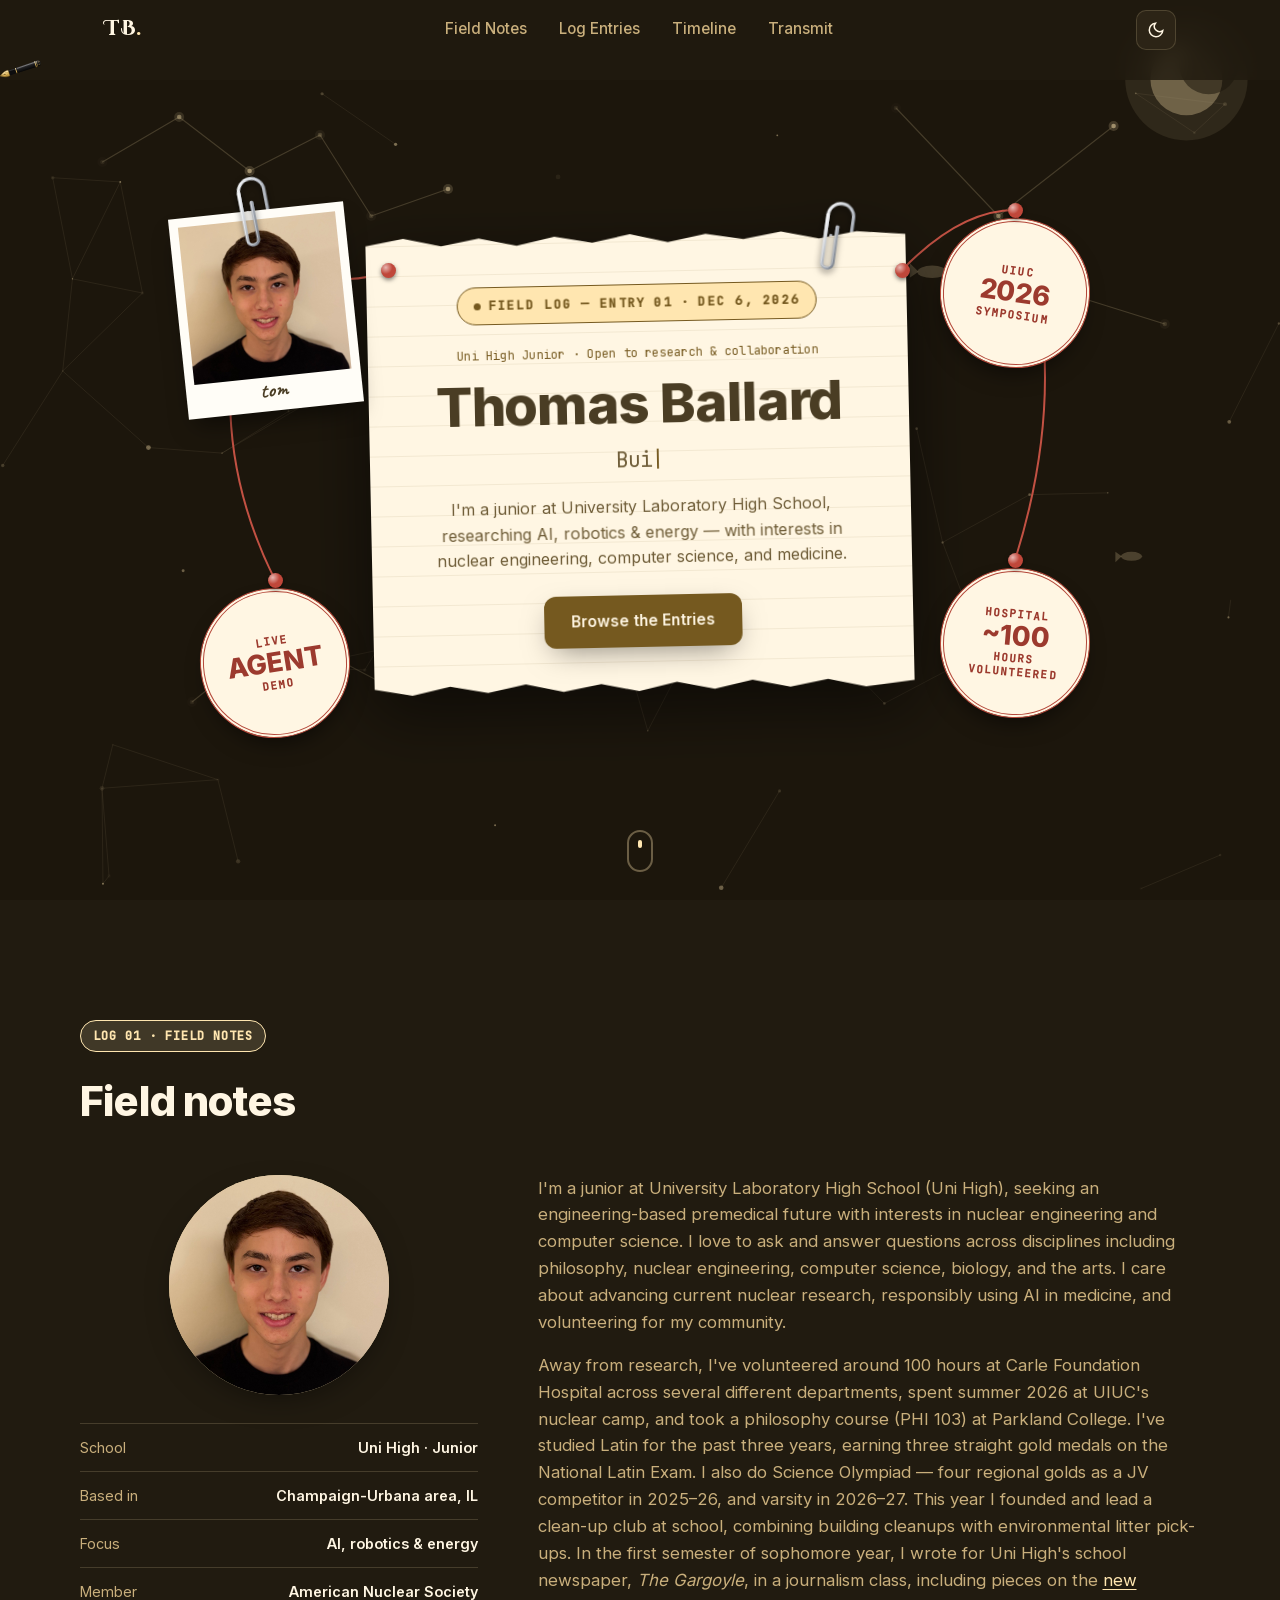
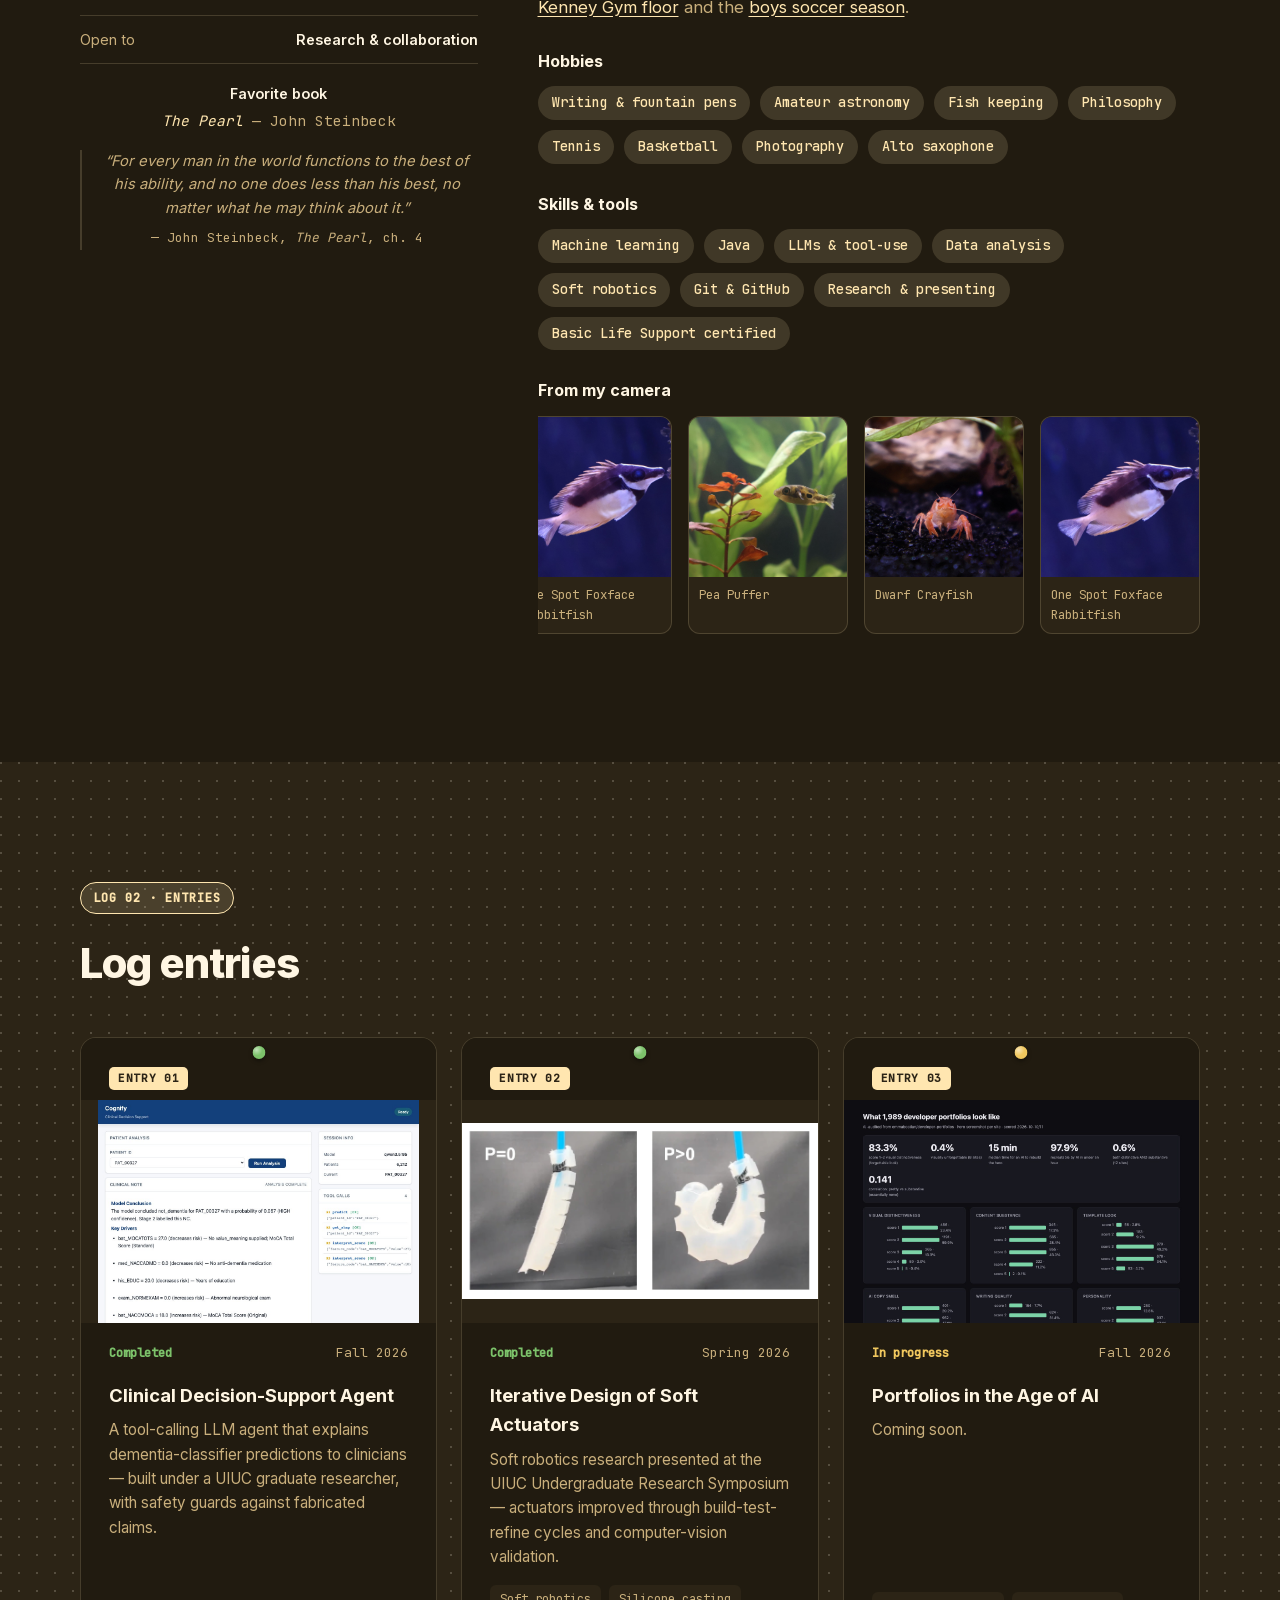
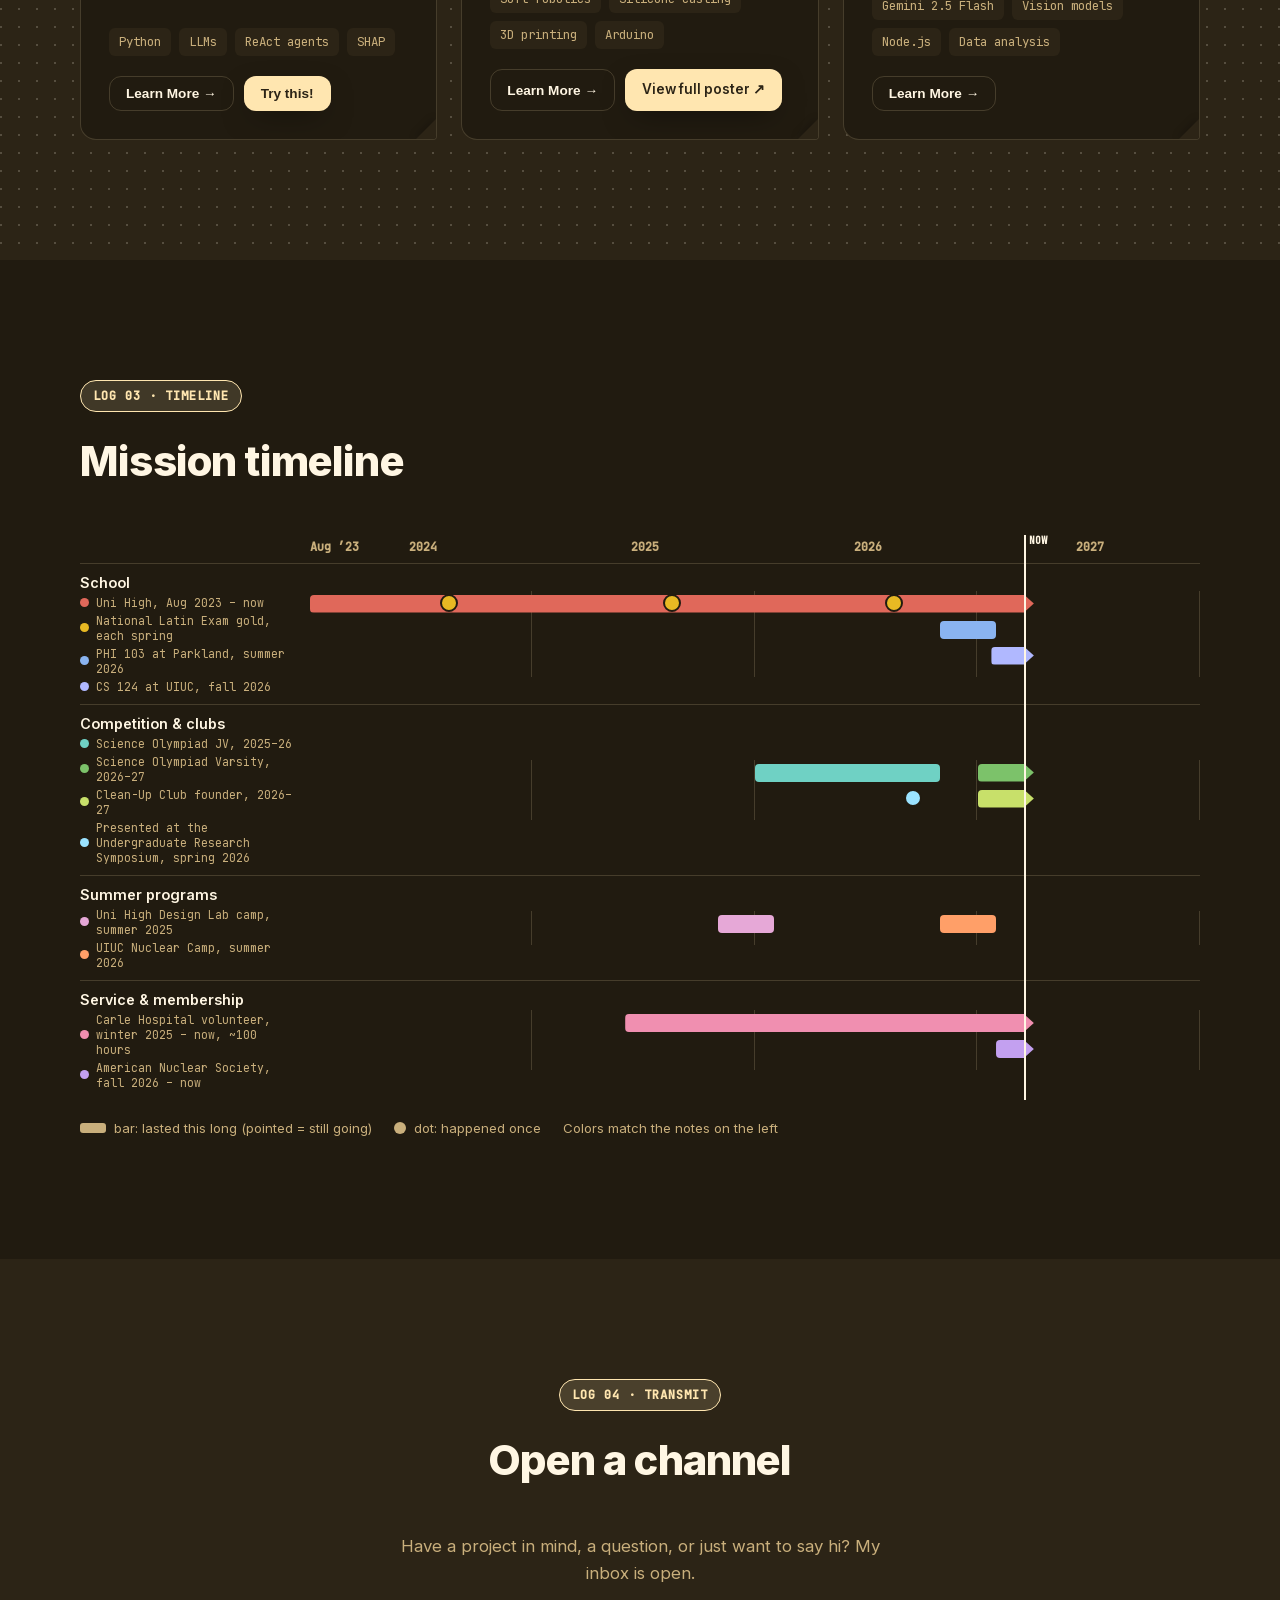
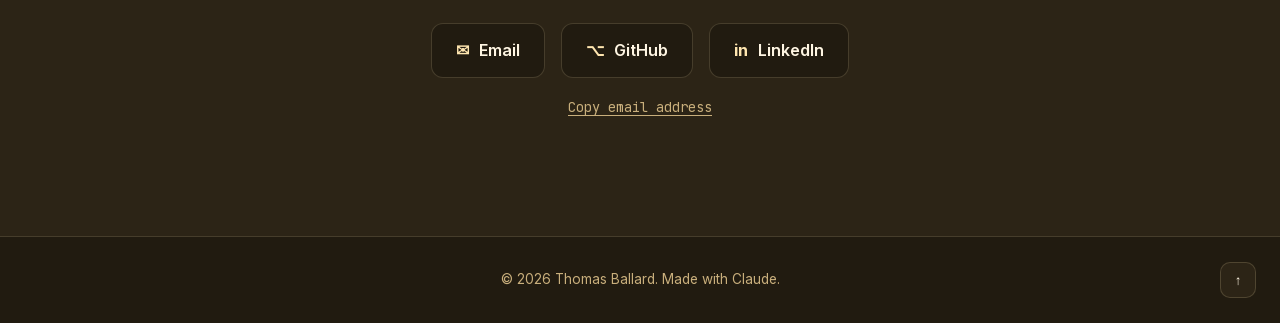
==== commit 259467c3: "Cognify: drop "I built" wording; credit the compounding feature as a contribution Co-Authored-By: Cl" ====
--- a/index.html
+++ b/index.html
@@ -305,7 +305,7 @@
 
 <div class="toast" id="toast" role="status" aria-live="polite"></div>
 
-<script src="js/projects-data.js?v=26"></script>
+<script src="js/projects-data.js?v=27"></script>
 <script src="js/cognify-demo-data.js?v=2"></script>
 <script src="js/script.js?v=26"></script>
 <script src="js/timeline.js?v=6"></script>
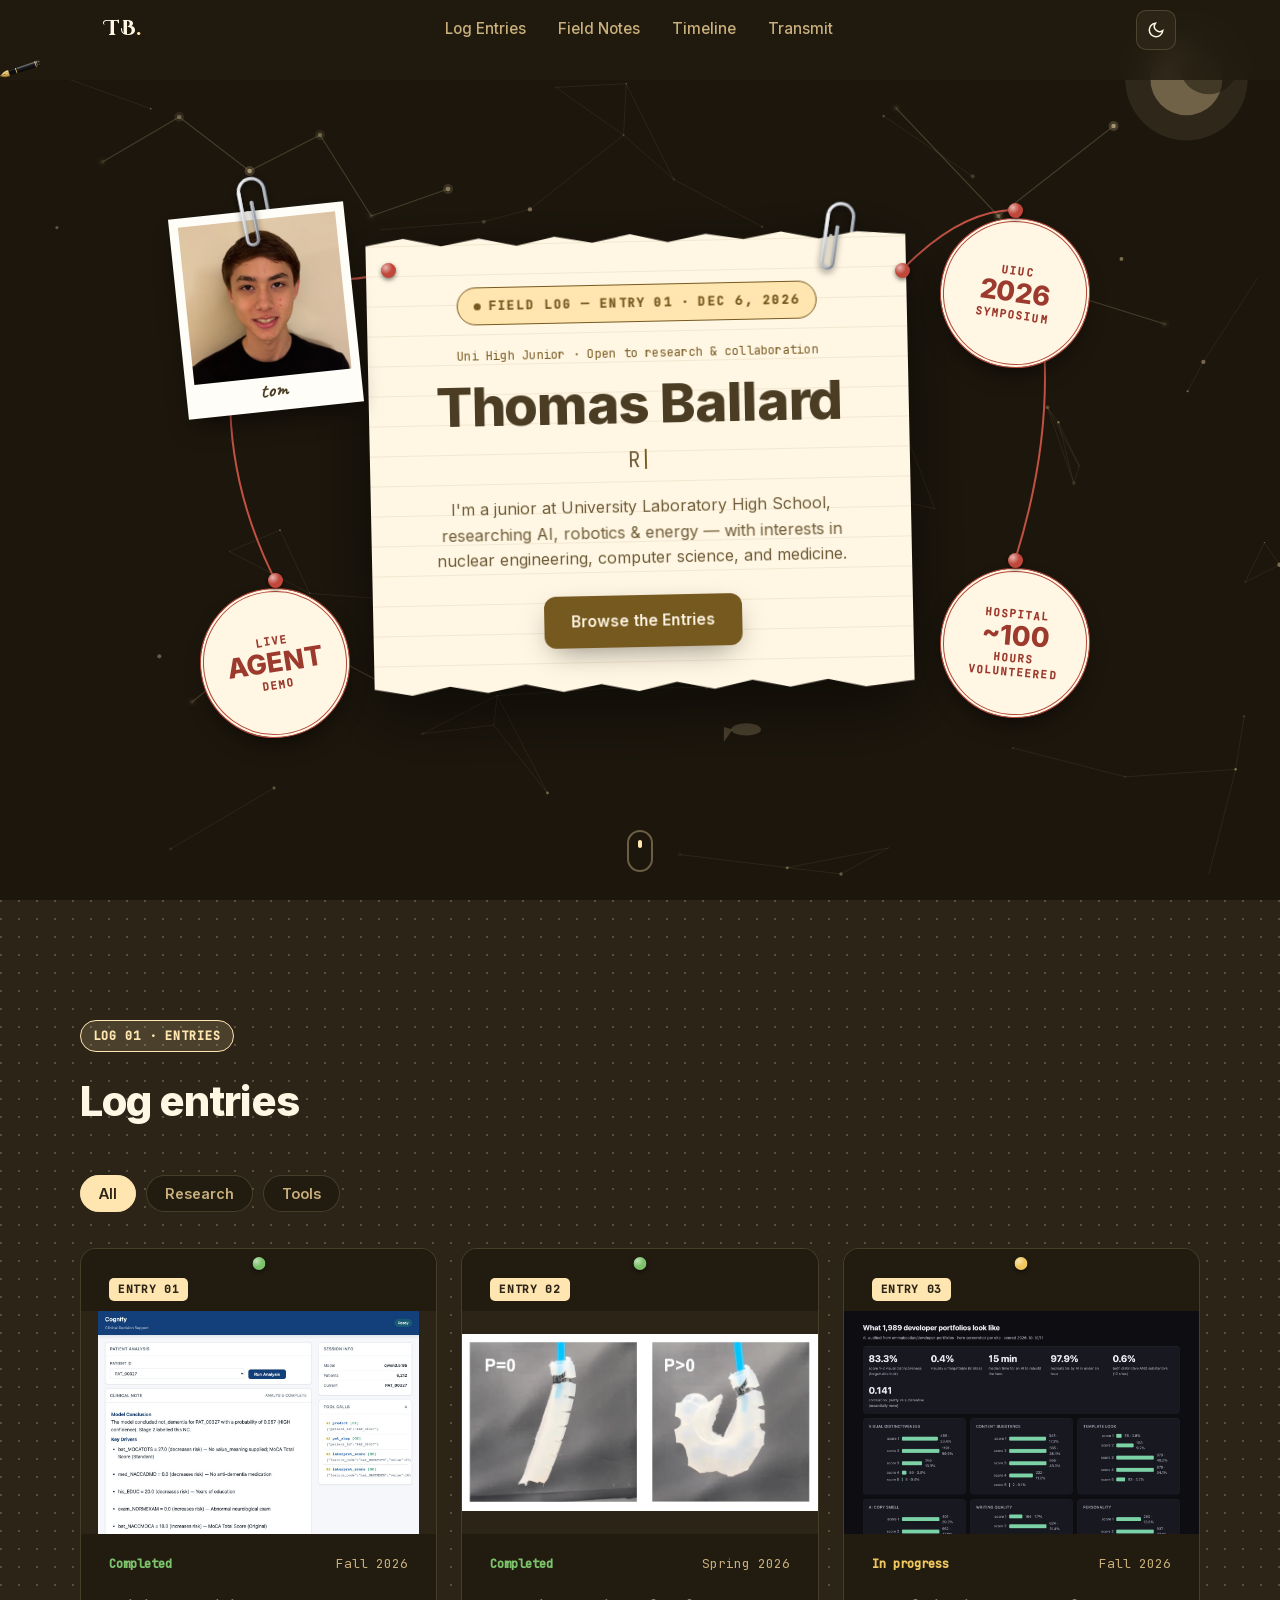
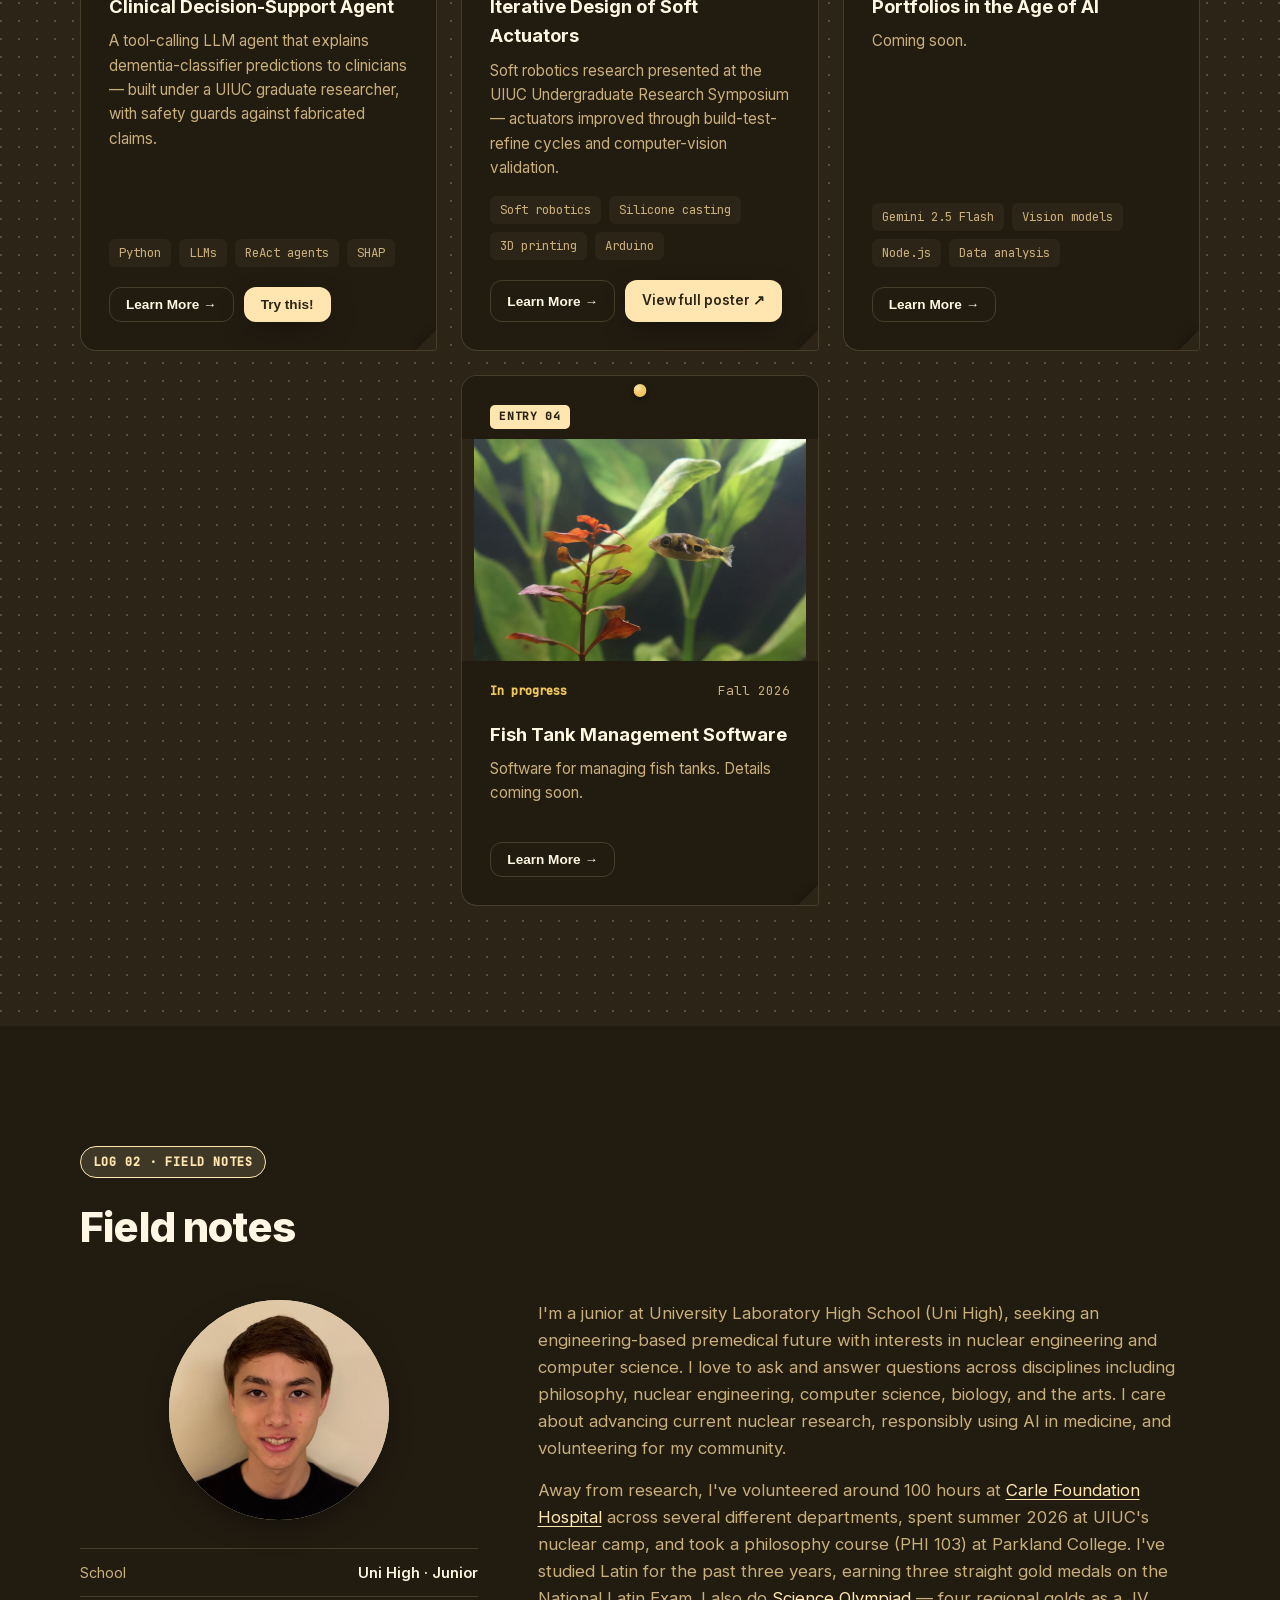
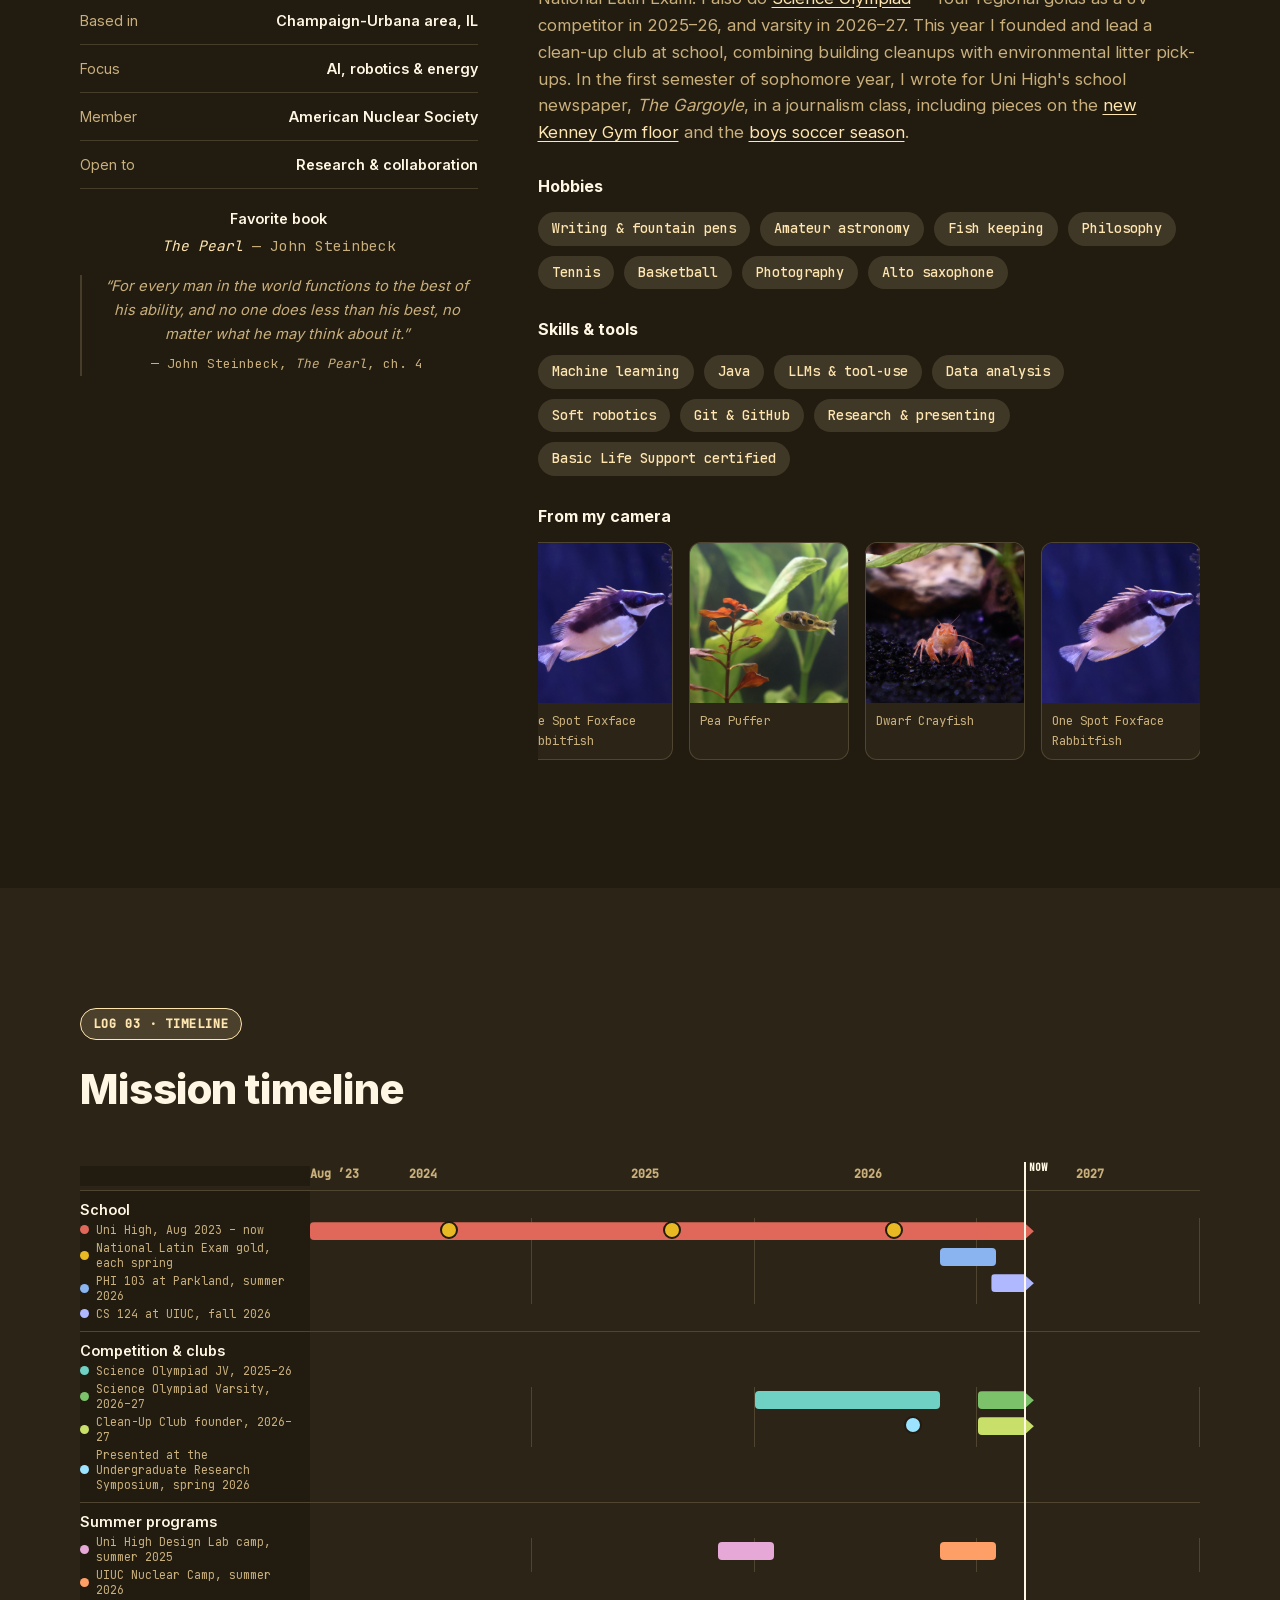
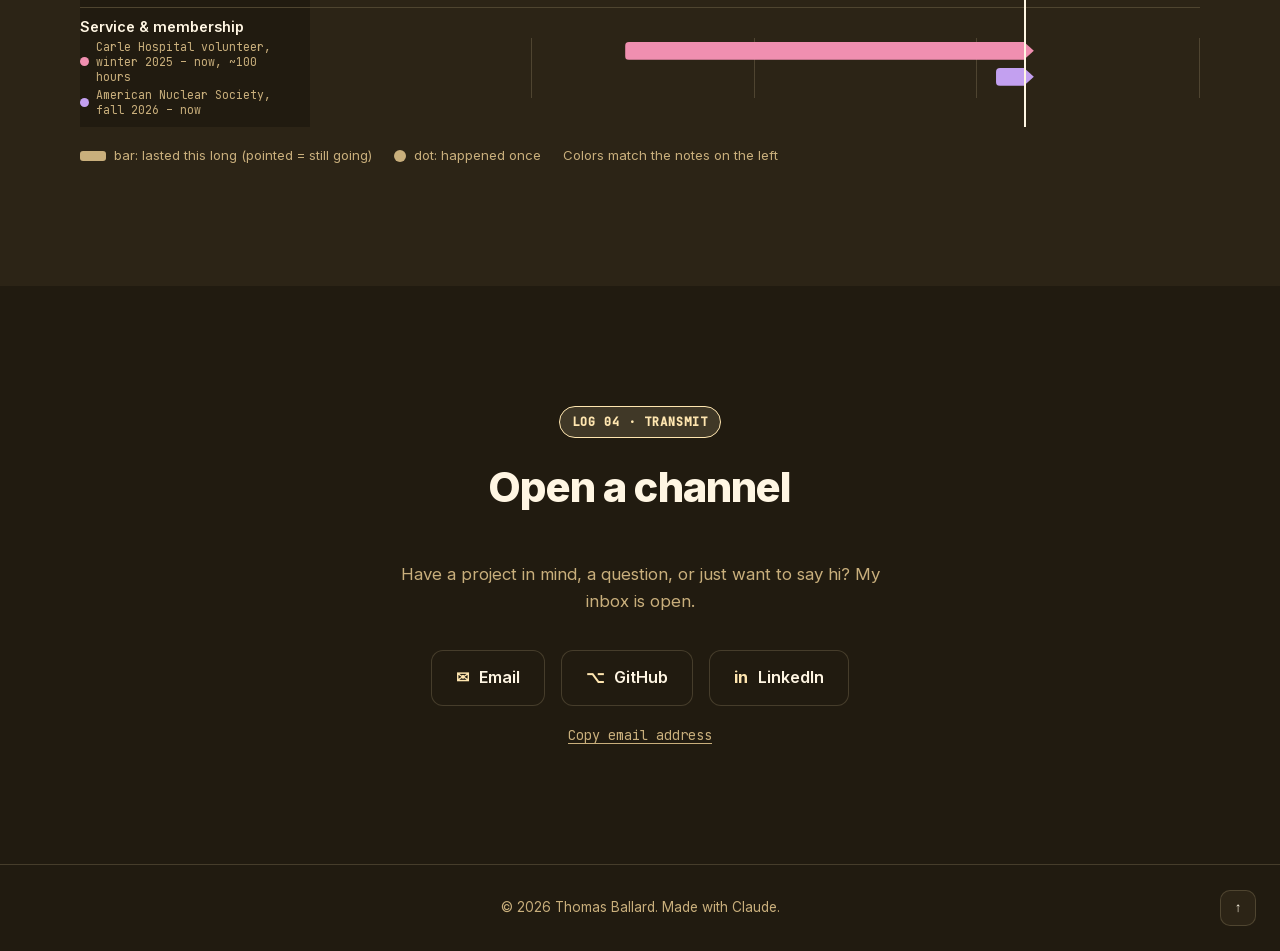
==== commit 596e339b: "Show projects first, add Fish Tank Management Software, link Carle and Science Olympiad - Log Entrie" ====
--- a/index.html
+++ b/index.html
@@ -23,7 +23,7 @@
 <link rel="apple-touch-icon" href="assets/apple-touch-icon.png?v=2">
 <link rel="preload" href="assets/fonts/inter-latin.woff2" as="font" type="font/woff2" crossorigin>
 <link rel="stylesheet" href="assets/fonts.css?v=1">
-<link rel="stylesheet" href="css/style.css?v=57">
+<link rel="stylesheet" href="css/style.css?v=59">
 </head>
 <body>
 
@@ -34,8 +34,8 @@
     </div>
 
     <nav class="nav-links" id="navLinks">
+      <a href="#projects" data-nav>Log Entries</a>
       <a href="#about" data-nav>Field Notes</a>
-      <a href="#projects" data-nav>Log Entries</a>
       <a href="#resume" data-nav>Timeline</a>
       <a href="#contact" data-nav>Transmit</a>
     </nav>
@@ -134,15 +134,39 @@
       <div class="badge b2"><div><small>LIVE</small><b>AGENT</b><small>DEMO</small></div></div>
       <div class="badge b3"><div><small>HOSPITAL</small><b>~100</b><small>HOURS VOLUNTEERED</small></div></div>
     </div>
-    <a href="#about" class="scroll-indicator" aria-label="Scroll down">
+    <a href="#projects" class="scroll-indicator" aria-label="Scroll down">
       <span></span>
     </a>
   </section>
+
+  <!-- PROJECTS -->
+  <section class="section section-cork" id="projects">
+    <div class="section-inner">
+      <p class="section-tag reveal">LOG 01 · ENTRIES</p>
+      <h2 class="section-title reveal">Log entries</h2>
+
+      <div class="filter-bar reveal" id="filterBar">
+        <!-- Filter buttons are generated from projects-data.js -->
+      </div>
+
+      <div class="projects-grid" id="projectsGrid">
+        <noscript><p>Projects need JavaScript to display. Please enable it to view them.</p></noscript>
+      </div>
+    </div>
+  </section>
+
+  <!-- PROJECT DETAIL MODAL -->
+  <dialog class="project-dialog" id="projectDialog" aria-labelledby="dialogTitle">
+    <div class="dialog-header">
+      <button class="dialog-close" id="dialogClose" type="button" aria-label="Close project">✕</button>
+    </div>
+    <div class="dialog-scroll" id="dialogBody"></div>
+  </dialog>
 
   <!-- ABOUT -->
   <section class="section" id="about">
     <div class="section-inner">
-      <p class="section-tag reveal">LOG 01 · FIELD NOTES</p>
+      <p class="section-tag reveal">LOG 02 · FIELD NOTES</p>
       <h2 class="section-title reveal">Field notes</h2>
 
       <div class="about-grid">
@@ -176,11 +200,11 @@
           <details class="about-more">
             <summary><span class="more-open">More about me</span><span class="more-close">Show less</span></summary>
             <p class="about-text">
-              Away from research, I've volunteered around 100 hours at Carle Foundation
-              Hospital across several different departments, spent summer 2026 at UIUC's
+              Away from research, I've volunteered around 100 hours at <a class="text-link" href="https://carle.org/" target="_blank" rel="noopener">Carle Foundation
+              Hospital</a> across several different departments, spent summer 2026 at UIUC's
               nuclear camp, and took a philosophy course (PHI 103) at Parkland College.
               I've studied Latin for the past three years, earning three straight gold
-              medals on the National Latin Exam. I also do Science Olympiad — four
+              medals on the National Latin Exam. I also do <a class="text-link" href="https://www.soinc.org/" target="_blank" rel="noopener">Science Olympiad</a> — four
               regional golds as a JV competitor in 2025–26, and varsity in 2026–27. This
               year I founded and lead a clean-up club at school, combining building cleanups
               with environmental litter pick-ups. In the first semester of sophomore year, I wrote for
@@ -237,32 +261,8 @@
     </div>
   </section>
 
-  <!-- PROJECTS -->
-  <section class="section section-cork" id="projects">
-    <div class="section-inner">
-      <p class="section-tag reveal">LOG 02 · ENTRIES</p>
-      <h2 class="section-title reveal">Log entries</h2>
-
-      <div class="filter-bar reveal" id="filterBar">
-        <!-- Filter buttons are generated from projects-data.js -->
-      </div>
-
-      <div class="projects-grid" id="projectsGrid">
-        <noscript><p>Projects need JavaScript to display. Please enable it to view them.</p></noscript>
-      </div>
-    </div>
-  </section>
-
-  <!-- PROJECT DETAIL MODAL -->
-  <dialog class="project-dialog" id="projectDialog" aria-labelledby="dialogTitle">
-    <div class="dialog-header">
-      <button class="dialog-close" id="dialogClose" type="button" aria-label="Close project">✕</button>
-    </div>
-    <div class="dialog-scroll" id="dialogBody"></div>
-  </dialog>
-
   <!-- RESUME -->
-  <section class="section" id="resume">
+  <section class="section section-alt" id="resume">
     <div class="section-inner">
       <p class="section-tag reveal">LOG 03 · TIMELINE</p>
       <h2 class="section-title reveal">Mission timeline</h2>
@@ -273,7 +273,7 @@
   </section>
 
   <!-- CONTACT -->
-  <section class="section section-alt" id="contact">
+  <section class="section" id="contact">
     <div class="section-inner contact-inner">
       <p class="section-tag reveal">LOG 04 · TRANSMIT</p>
       <h2 class="section-title reveal">Open a channel</h2>
@@ -305,7 +305,7 @@
 
 <div class="toast" id="toast" role="status" aria-live="polite"></div>
 
-<script src="js/projects-data.js?v=27"></script>
+<script src="js/projects-data.js?v=28"></script>
 <script src="js/cognify-demo-data.js?v=2"></script>
 <script src="js/script.js?v=26"></script>
 <script src="js/timeline.js?v=6"></script>
--- a/css/style.css
+++ b/css/style.css
@@ -337,6 +337,11 @@
 }
 
 .projects-grid{display:grid;grid-template-columns:repeat(3,1fr);gap:24px;}
+@media (min-width:861px){
+  .projects-grid{grid-template-columns:repeat(6,1fr);}
+  .project-card{grid-column:span 2;}
+  .project-card:last-child:nth-child(3n+1){grid-column:3 / span 2;}
+}
 .project-card{
   position:relative;background:var(--bg);border:1px solid var(--border);
   border-radius:var(--radius) var(--radius) 4px var(--radius);
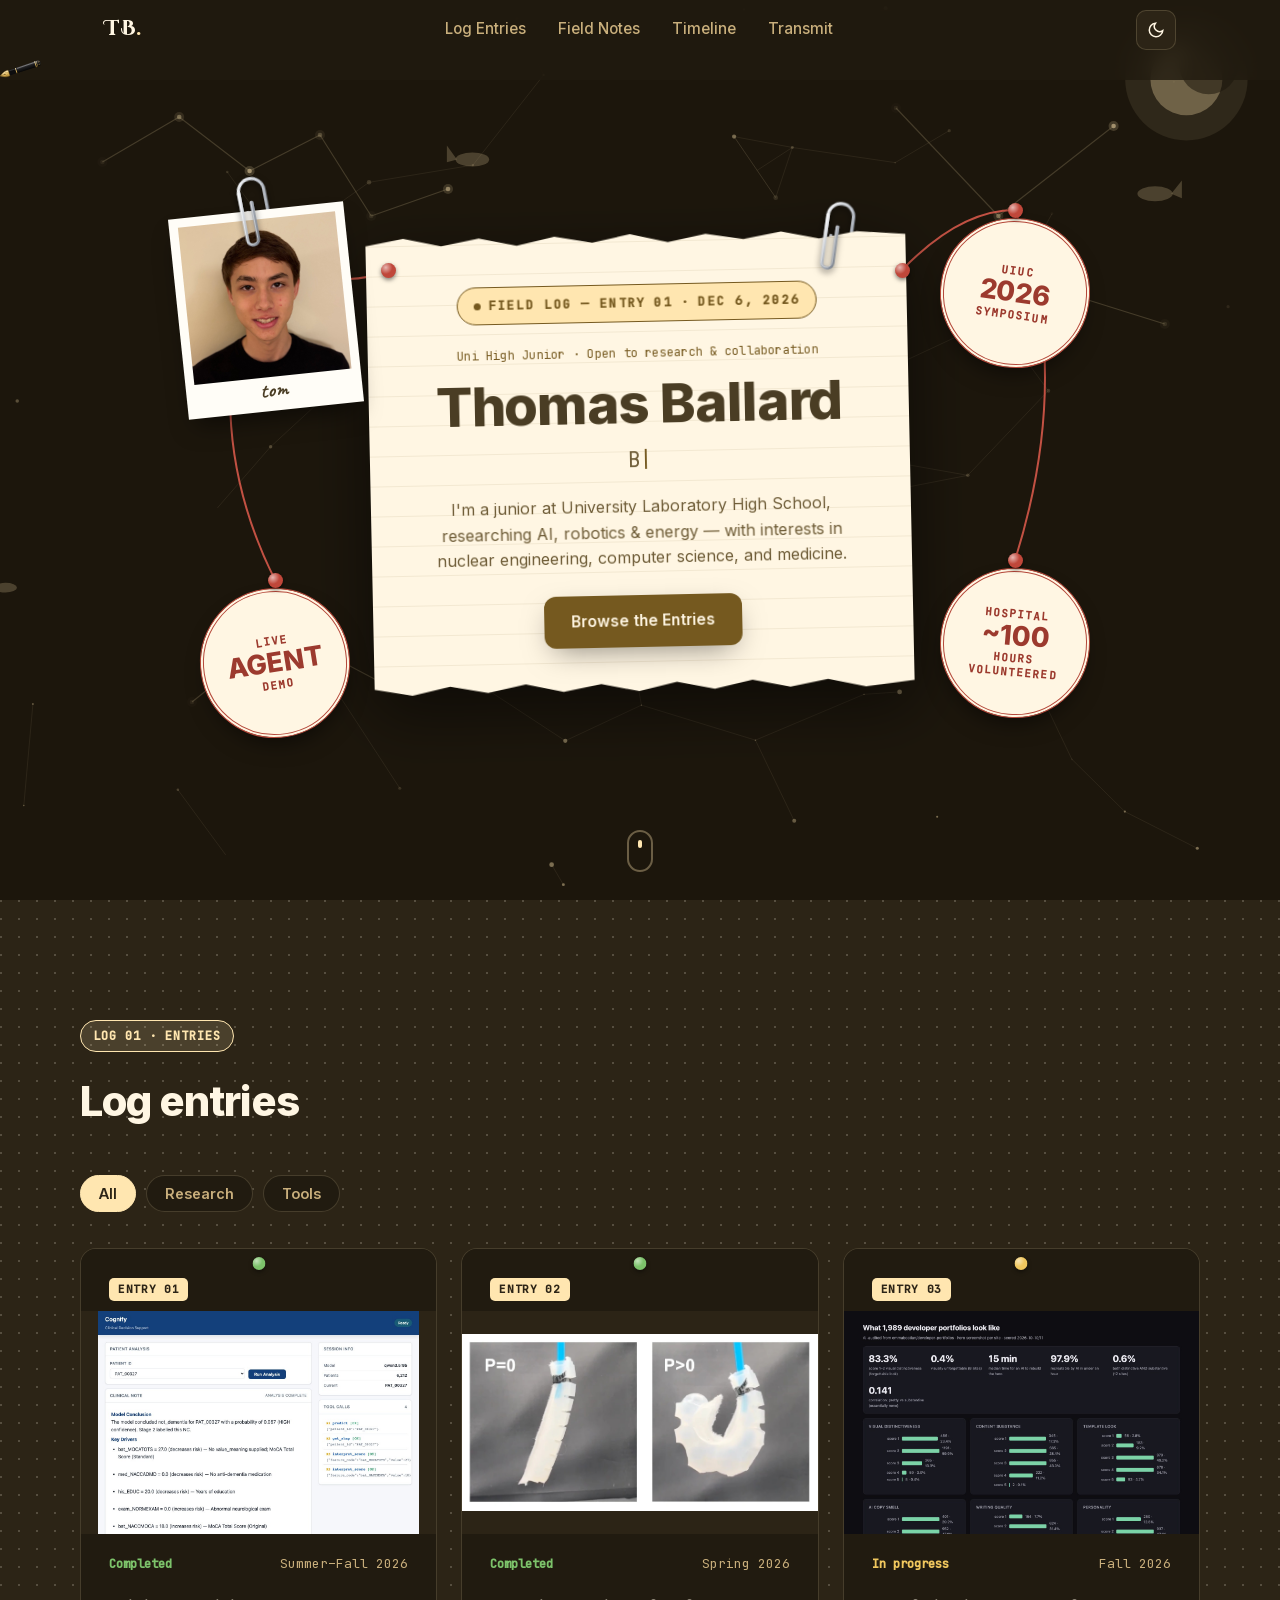
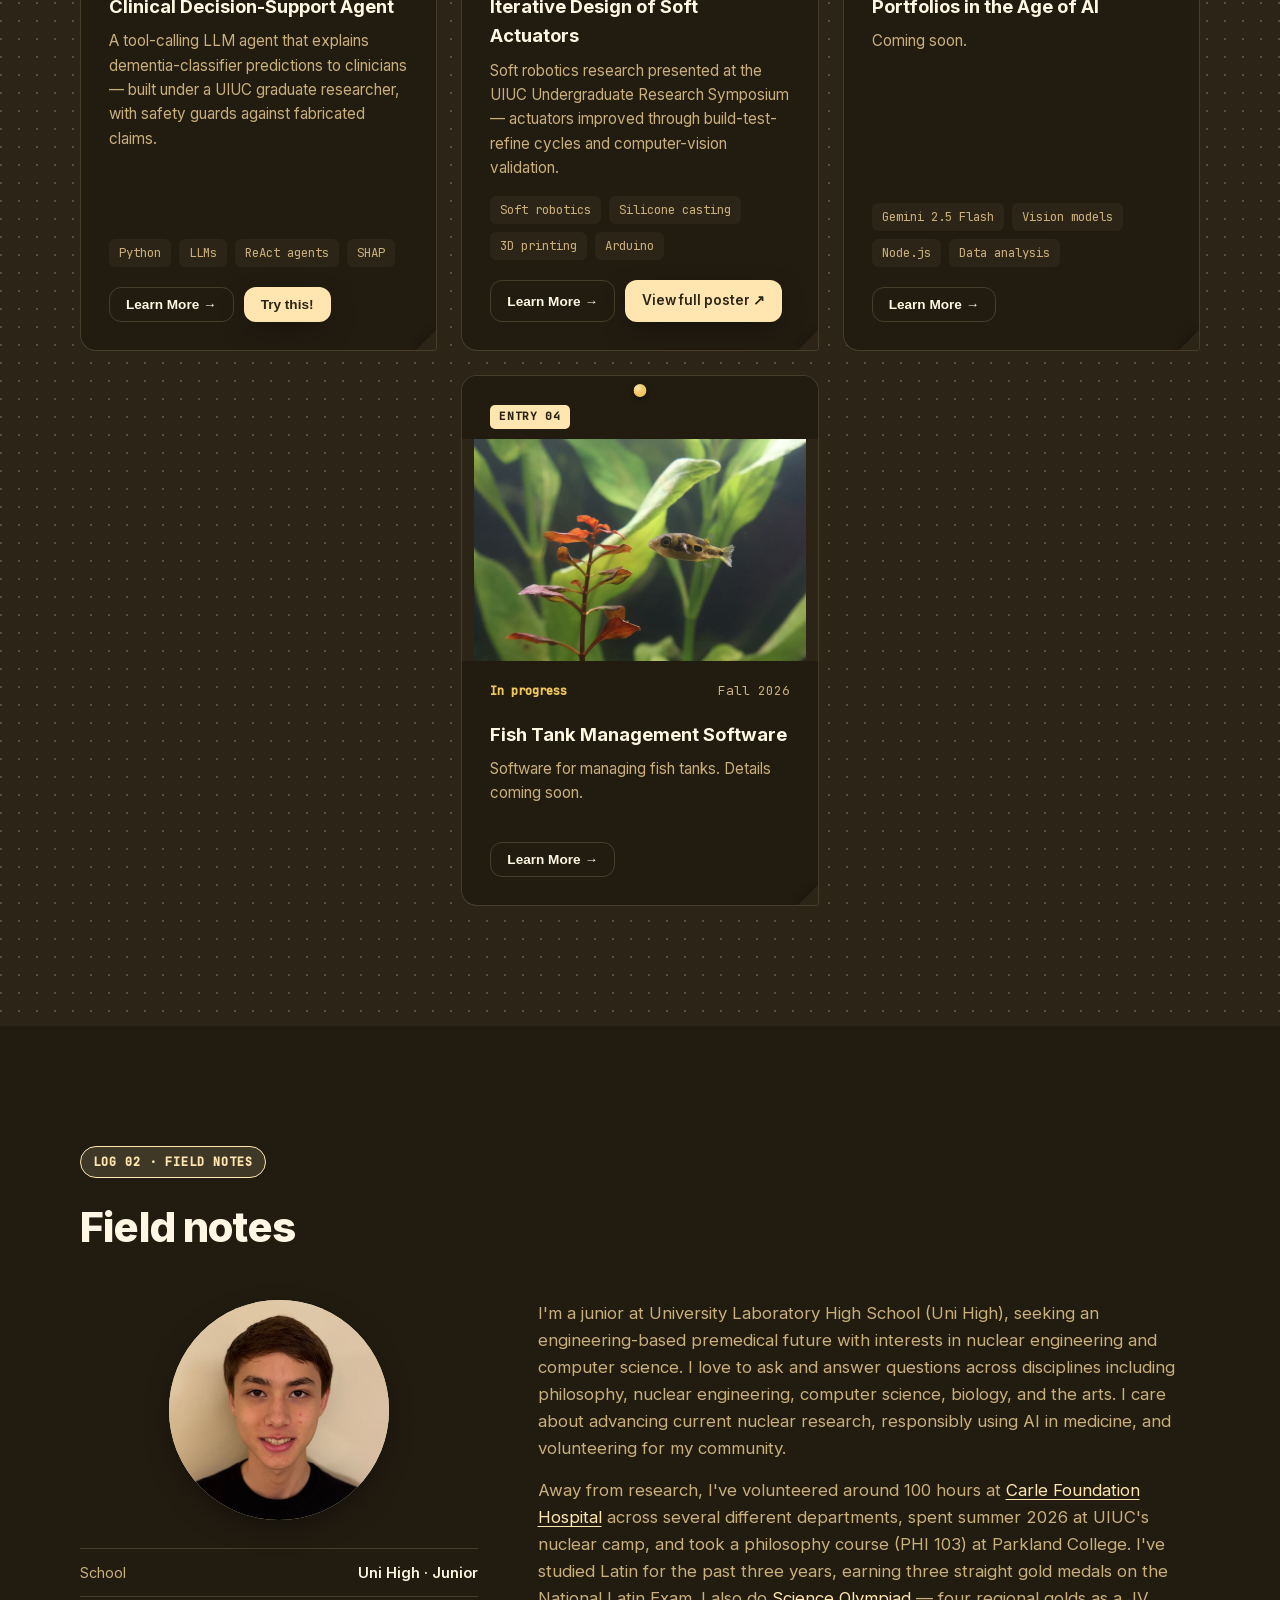
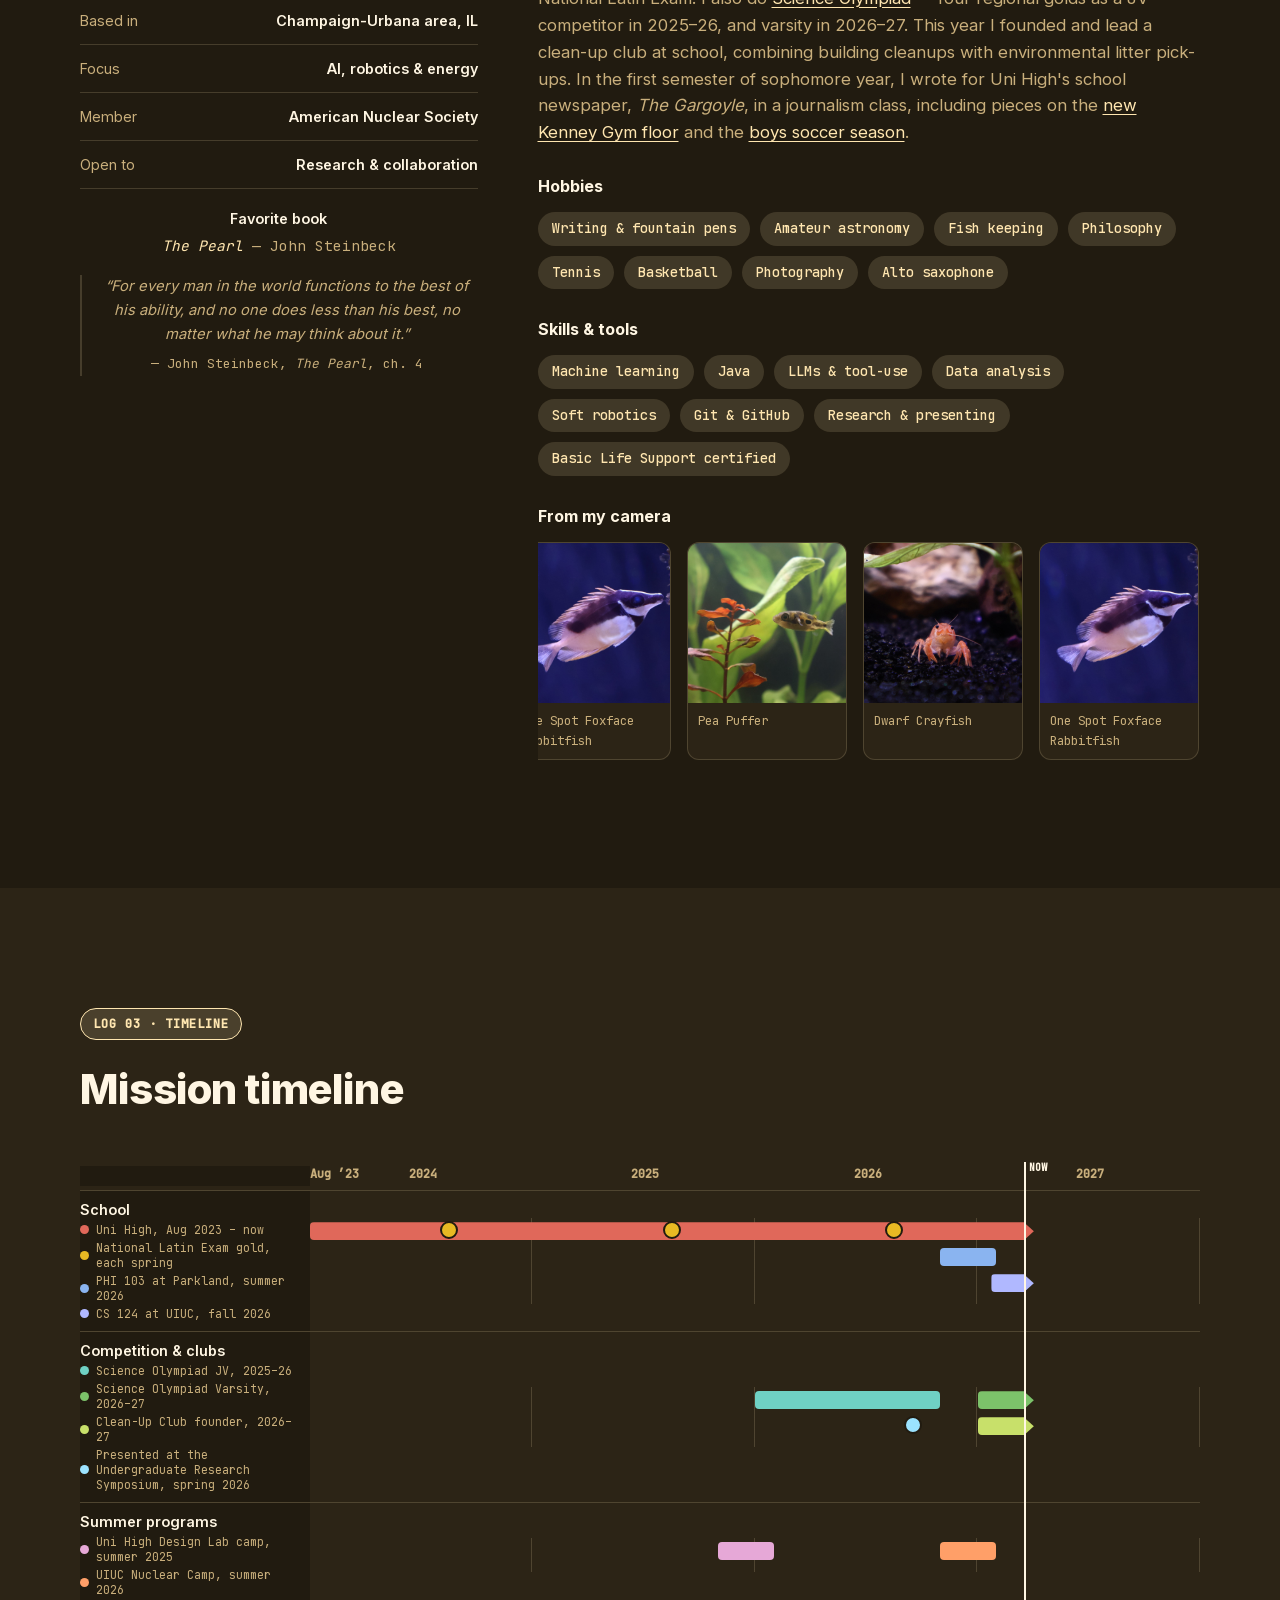
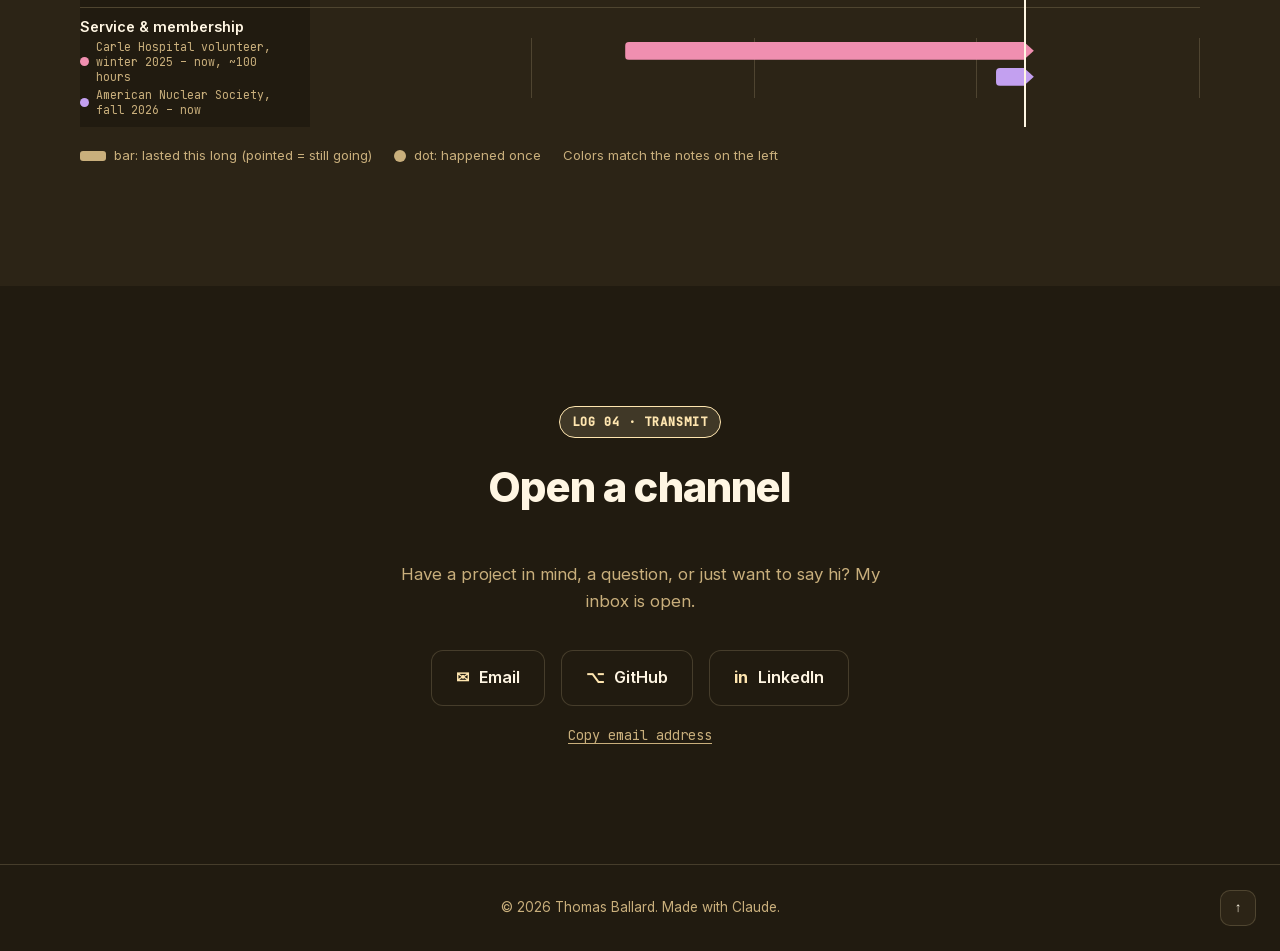
==== commit 8804f2a6: "Cognify: date range Summer-Fall 2026 Co-Authored-By: Claude Sonnet 5.5 <noreply@anthropic.com>" ====
--- a/index.html
+++ b/index.html
@@ -305,7 +305,7 @@
 
 <div class="toast" id="toast" role="status" aria-live="polite"></div>
 
-<script src="js/projects-data.js?v=28"></script>
+<script src="js/projects-data.js?v=29"></script>
 <script src="js/cognify-demo-data.js?v=2"></script>
 <script src="js/script.js?v=26"></script>
 <script src="js/timeline.js?v=6"></script>
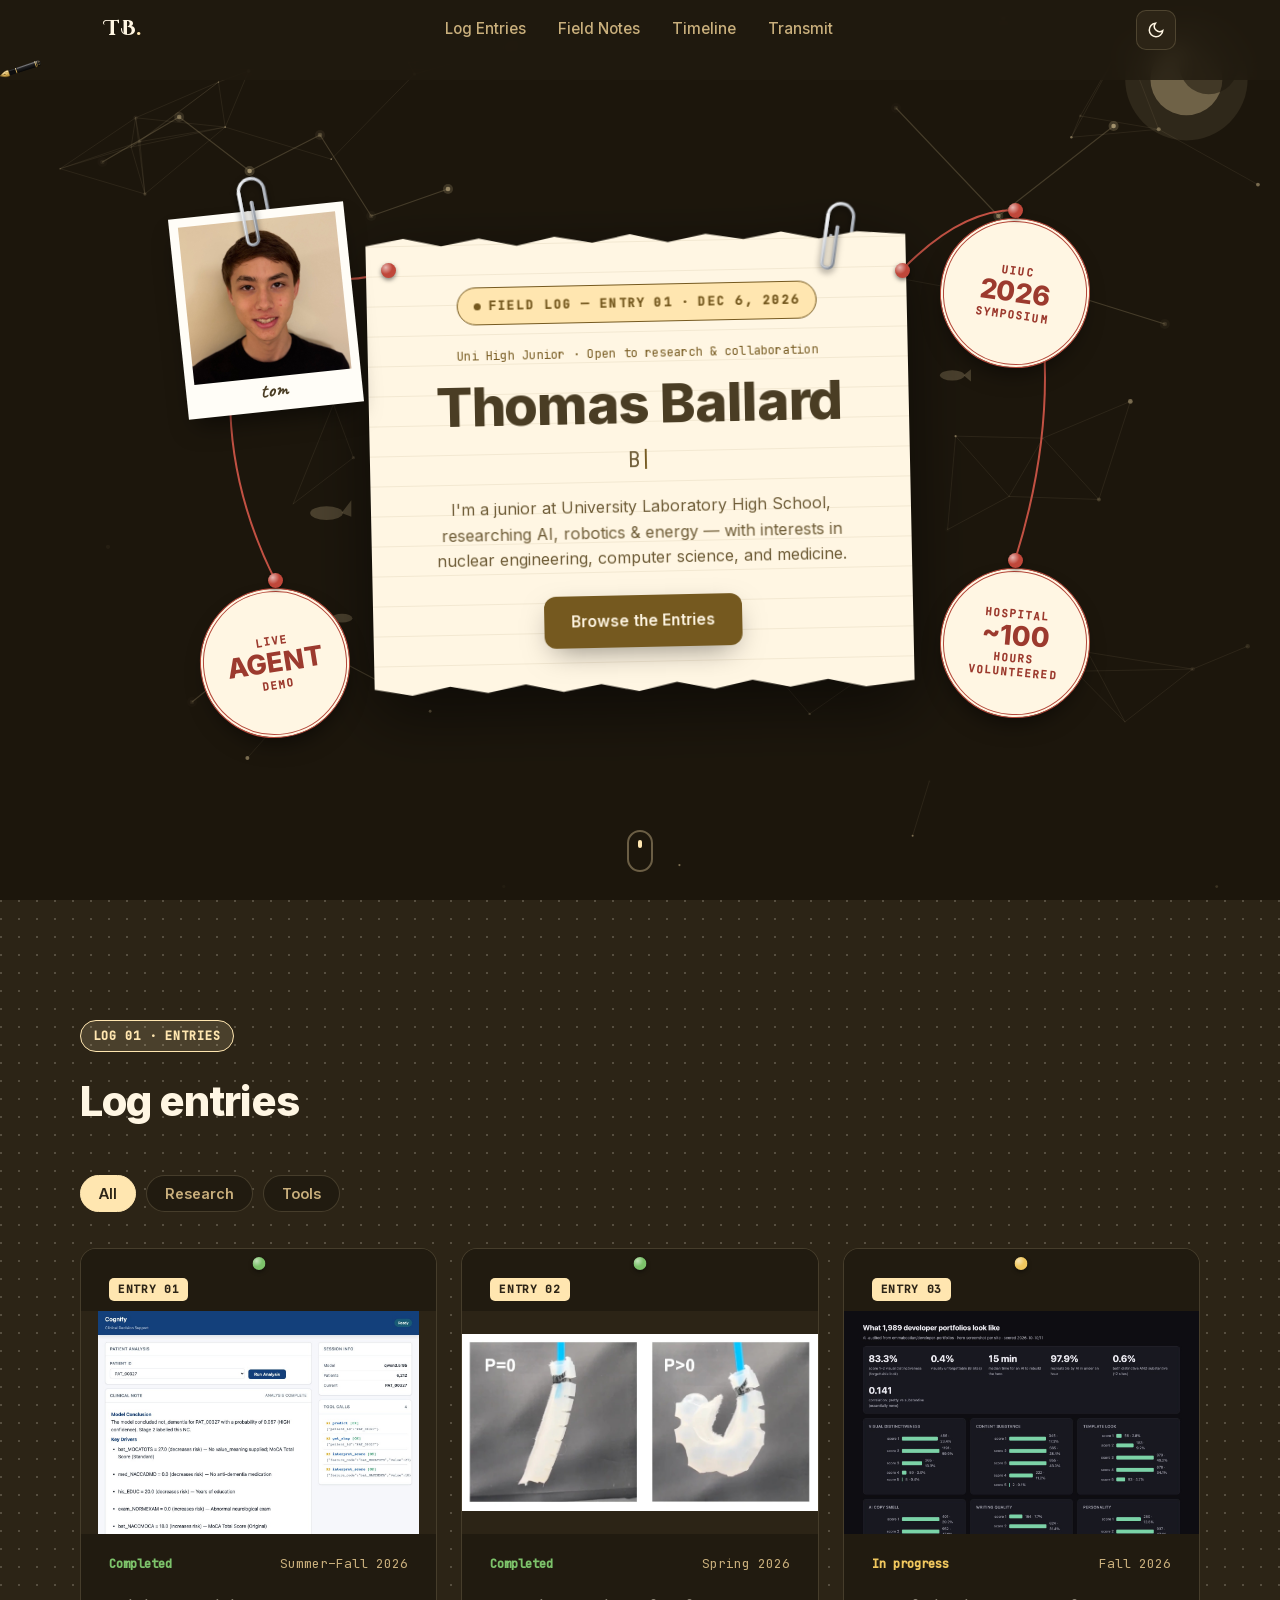
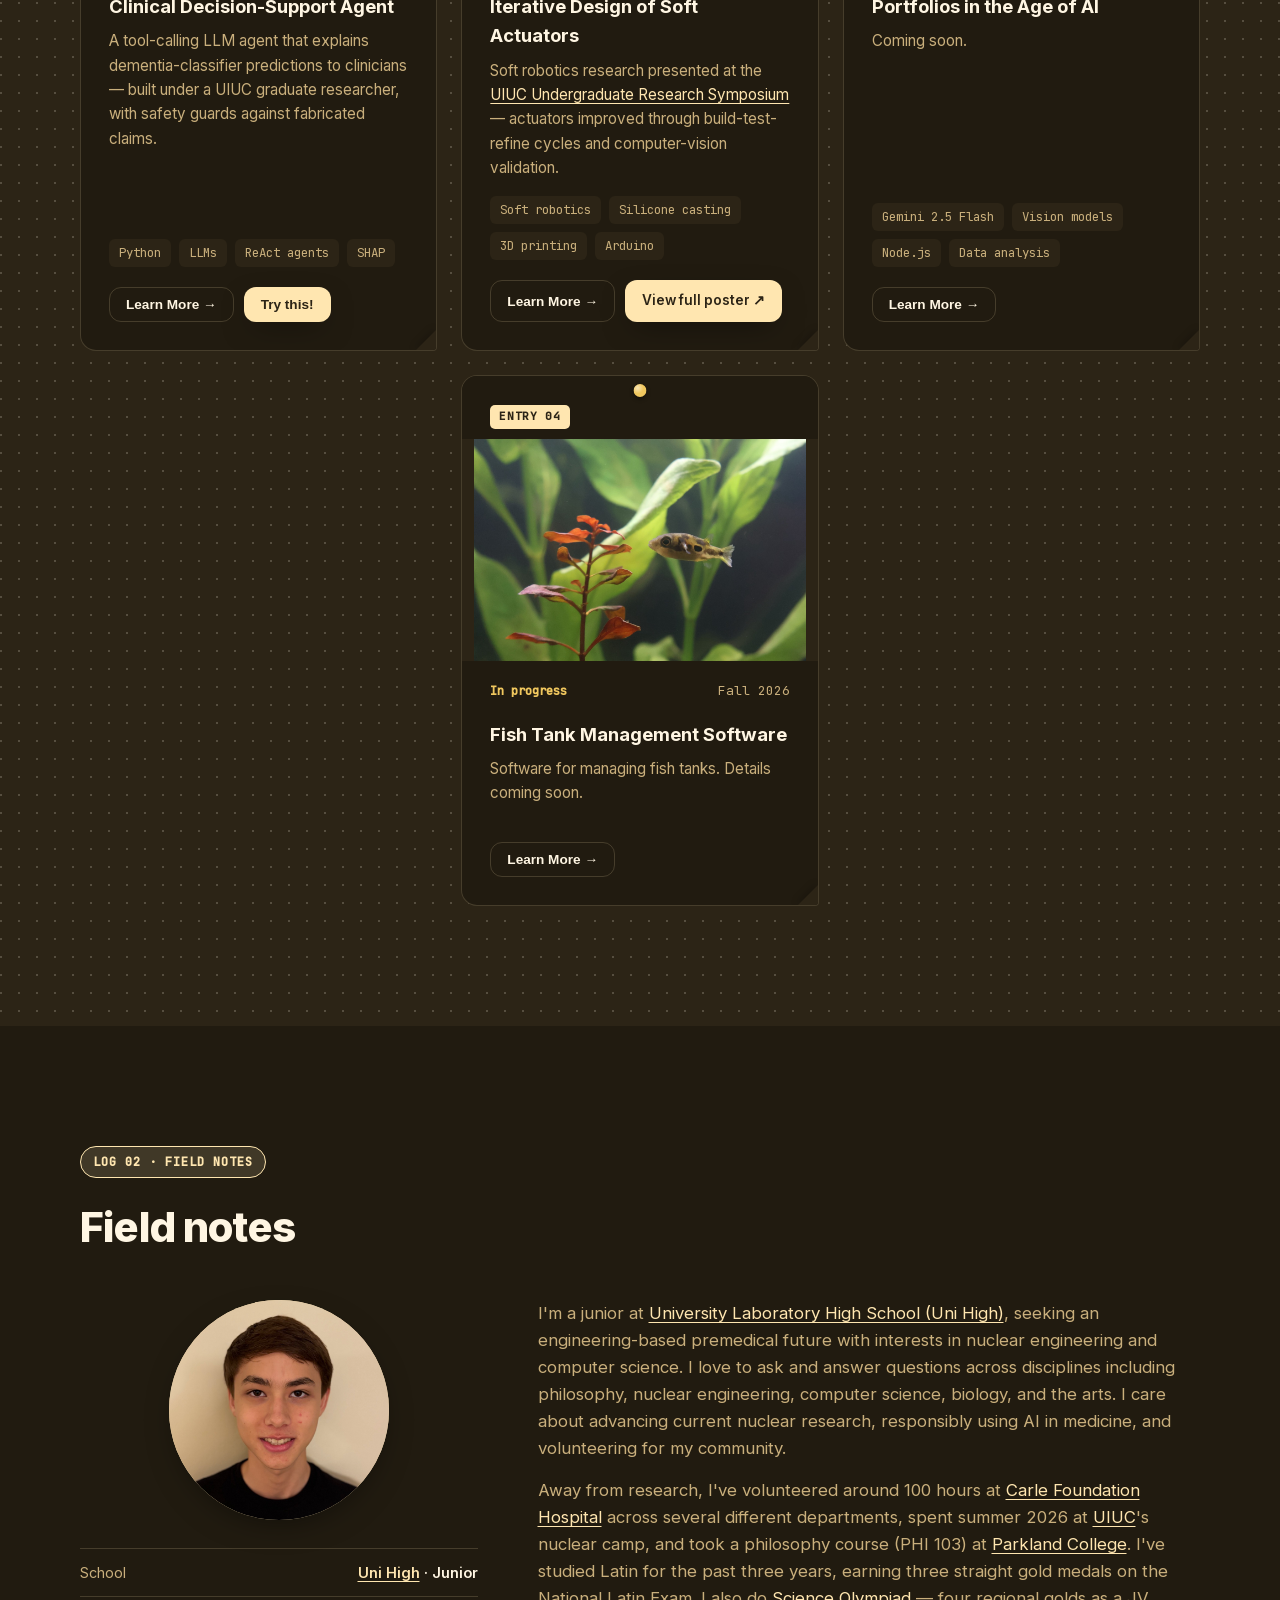
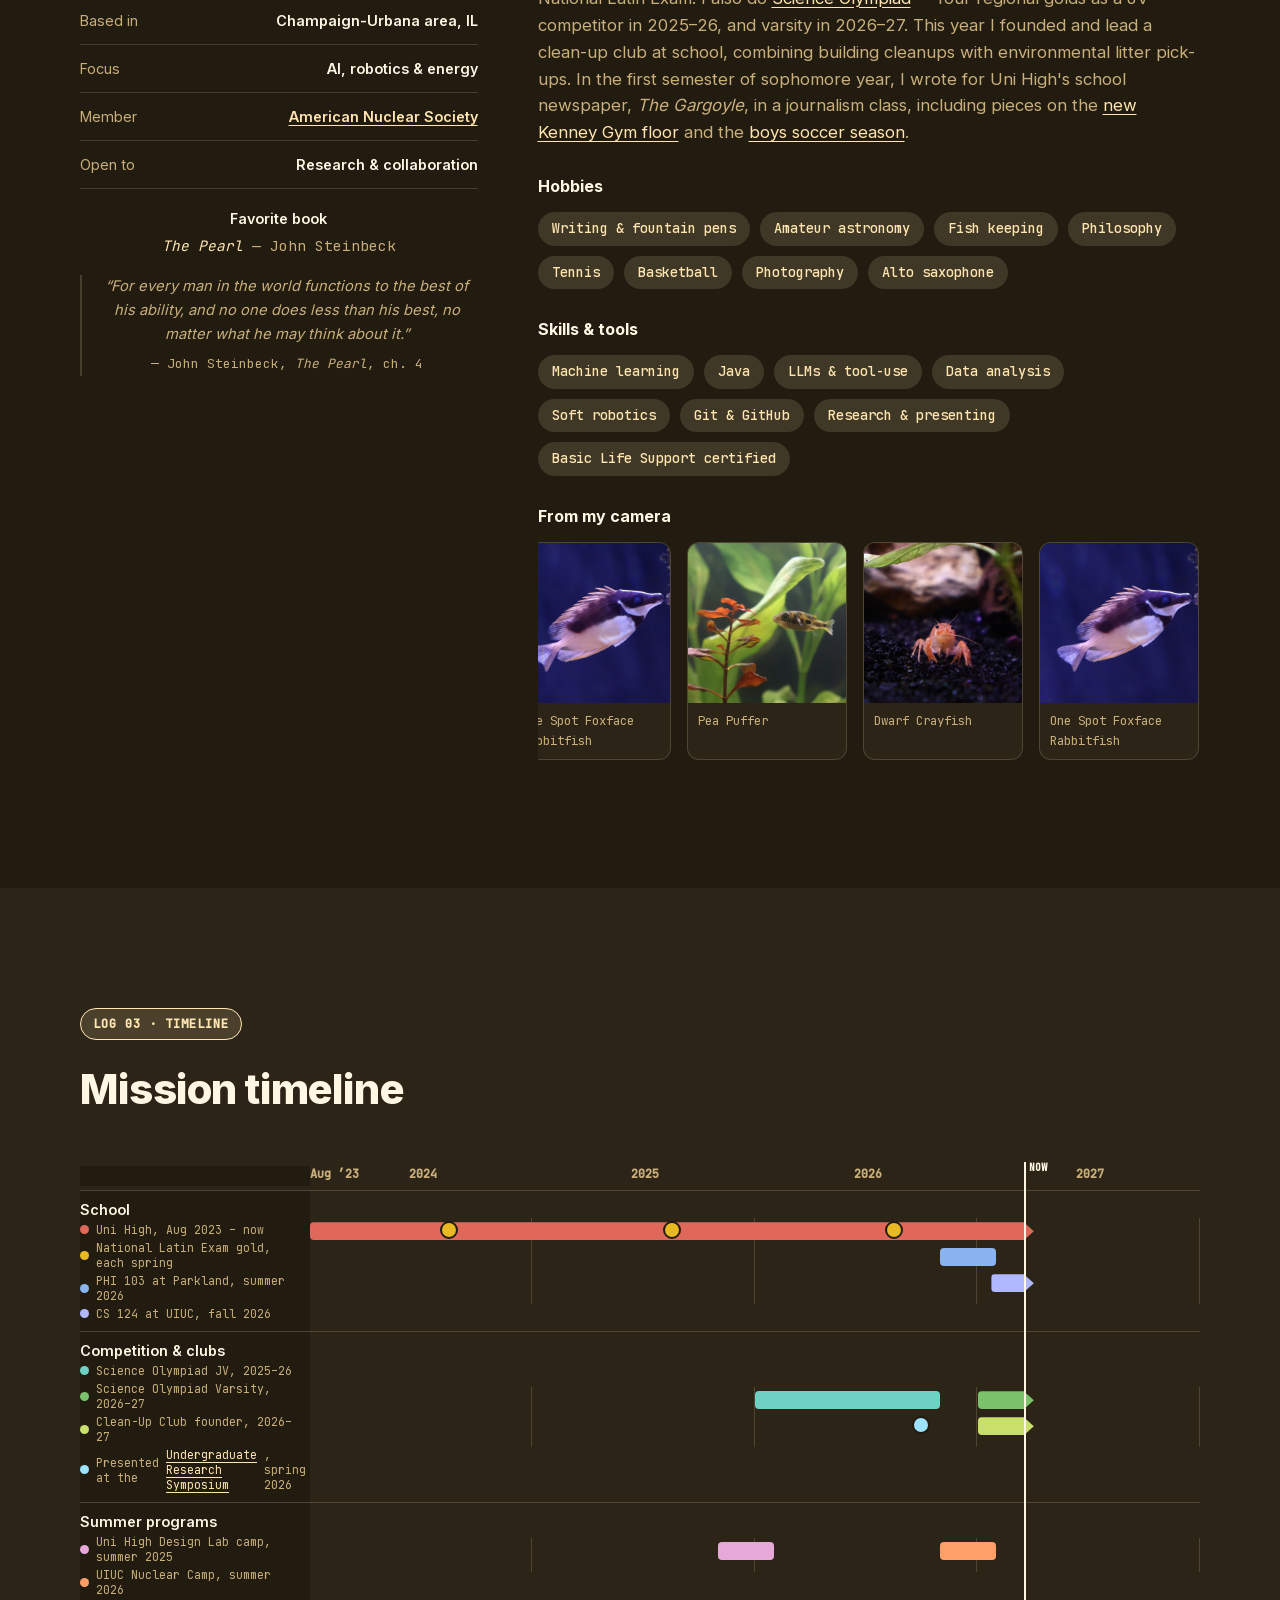
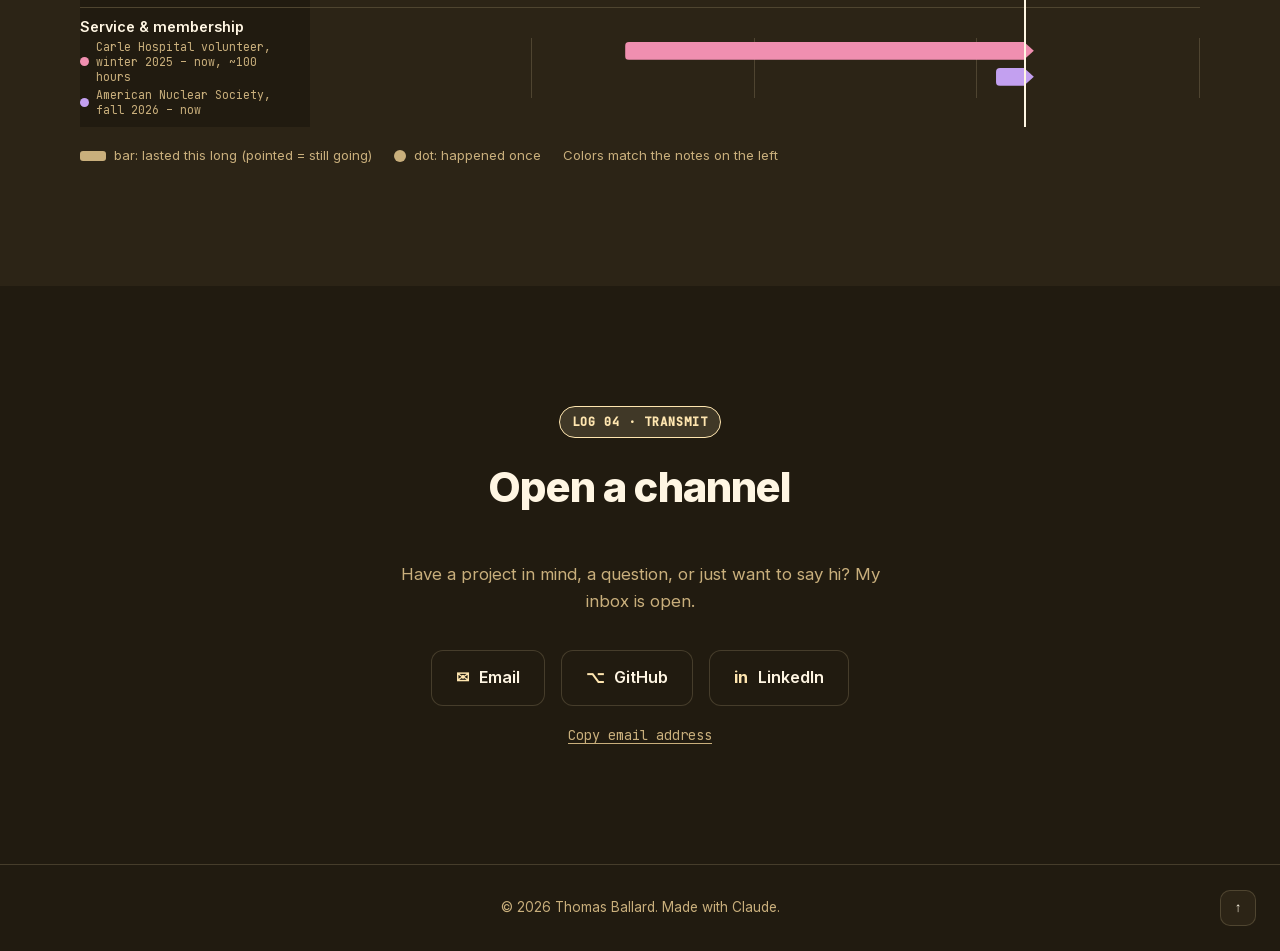
==== commit eafceaf3: "Link Uni High, ANS, UIUC, Parkland and the Undergraduate Research Symposium Taglines and highlights " ====
--- a/index.html
+++ b/index.html
@@ -175,10 +175,10 @@
             <img src="assets/photo.jpg" alt="Thomas Ballard" loading="lazy">
           </div>
           <ul class="about-facts">
-            <li><span>School</span><strong>Uni High · Junior</strong></li>
+            <li><span>School</span><strong><a class="text-link" href="https://uni.illinois.edu/" target="_blank" rel="noopener">Uni High</a> · Junior</strong></li>
             <li><span>Based in</span><strong>Champaign-Urbana area, IL</strong></li>
             <li><span>Focus</span><strong>AI, robotics &amp; energy</strong></li>
-            <li><span>Member</span><strong>American Nuclear Society</strong></li>
+            <li><span>Member</span><strong><a class="text-link" href="https://www.ans.org/" target="_blank" rel="noopener">American Nuclear Society</a></strong></li>
             <li><span>Open to</span><strong>Research &amp; collaboration</strong></li>
           </ul>
           <p class="favorite-book"><span>Favorite book</span><em>The Pearl</em> — John Steinbeck</p>
@@ -190,7 +190,7 @@
 
         <div class="about-body reveal">
           <p class="about-text">
-            I'm a junior at University Laboratory High School (Uni High), seeking an
+            I'm a junior at <a class="text-link" href="https://uni.illinois.edu/" target="_blank" rel="noopener">University Laboratory High School (Uni High)</a>, seeking an
             engineering-based premedical future with interests in nuclear engineering
             and computer science. I love to ask and answer questions across disciplines
             including philosophy, nuclear engineering, computer science, biology, and the
@@ -201,8 +201,8 @@
             <summary><span class="more-open">More about me</span><span class="more-close">Show less</span></summary>
             <p class="about-text">
               Away from research, I've volunteered around 100 hours at <a class="text-link" href="https://carle.org/" target="_blank" rel="noopener">Carle Foundation
-              Hospital</a> across several different departments, spent summer 2026 at UIUC's
-              nuclear camp, and took a philosophy course (PHI 103) at Parkland College.
+              Hospital</a> across several different departments, spent summer 2026 at <a class="text-link" href="https://illinois.edu/" target="_blank" rel="noopener">UIUC</a>'s
+              nuclear camp, and took a philosophy course (PHI 103) at <a class="text-link" href="https://www.parkland.edu/" target="_blank" rel="noopener">Parkland College</a>.
               I've studied Latin for the past three years, earning three straight gold
               medals on the National Latin Exam. I also do <a class="text-link" href="https://www.soinc.org/" target="_blank" rel="noopener">Science Olympiad</a> — four
               regional golds as a JV competitor in 2025–26, and varsity in 2026–27. This
@@ -305,9 +305,9 @@
 
 <div class="toast" id="toast" role="status" aria-live="polite"></div>
 
-<script src="js/projects-data.js?v=29"></script>
+<script src="js/projects-data.js?v=30"></script>
 <script src="js/cognify-demo-data.js?v=2"></script>
-<script src="js/script.js?v=26"></script>
-<script src="js/timeline.js?v=6"></script>
+<script src="js/script.js?v=27"></script>
+<script src="js/timeline.js?v=7"></script>
 </body>
 </html>
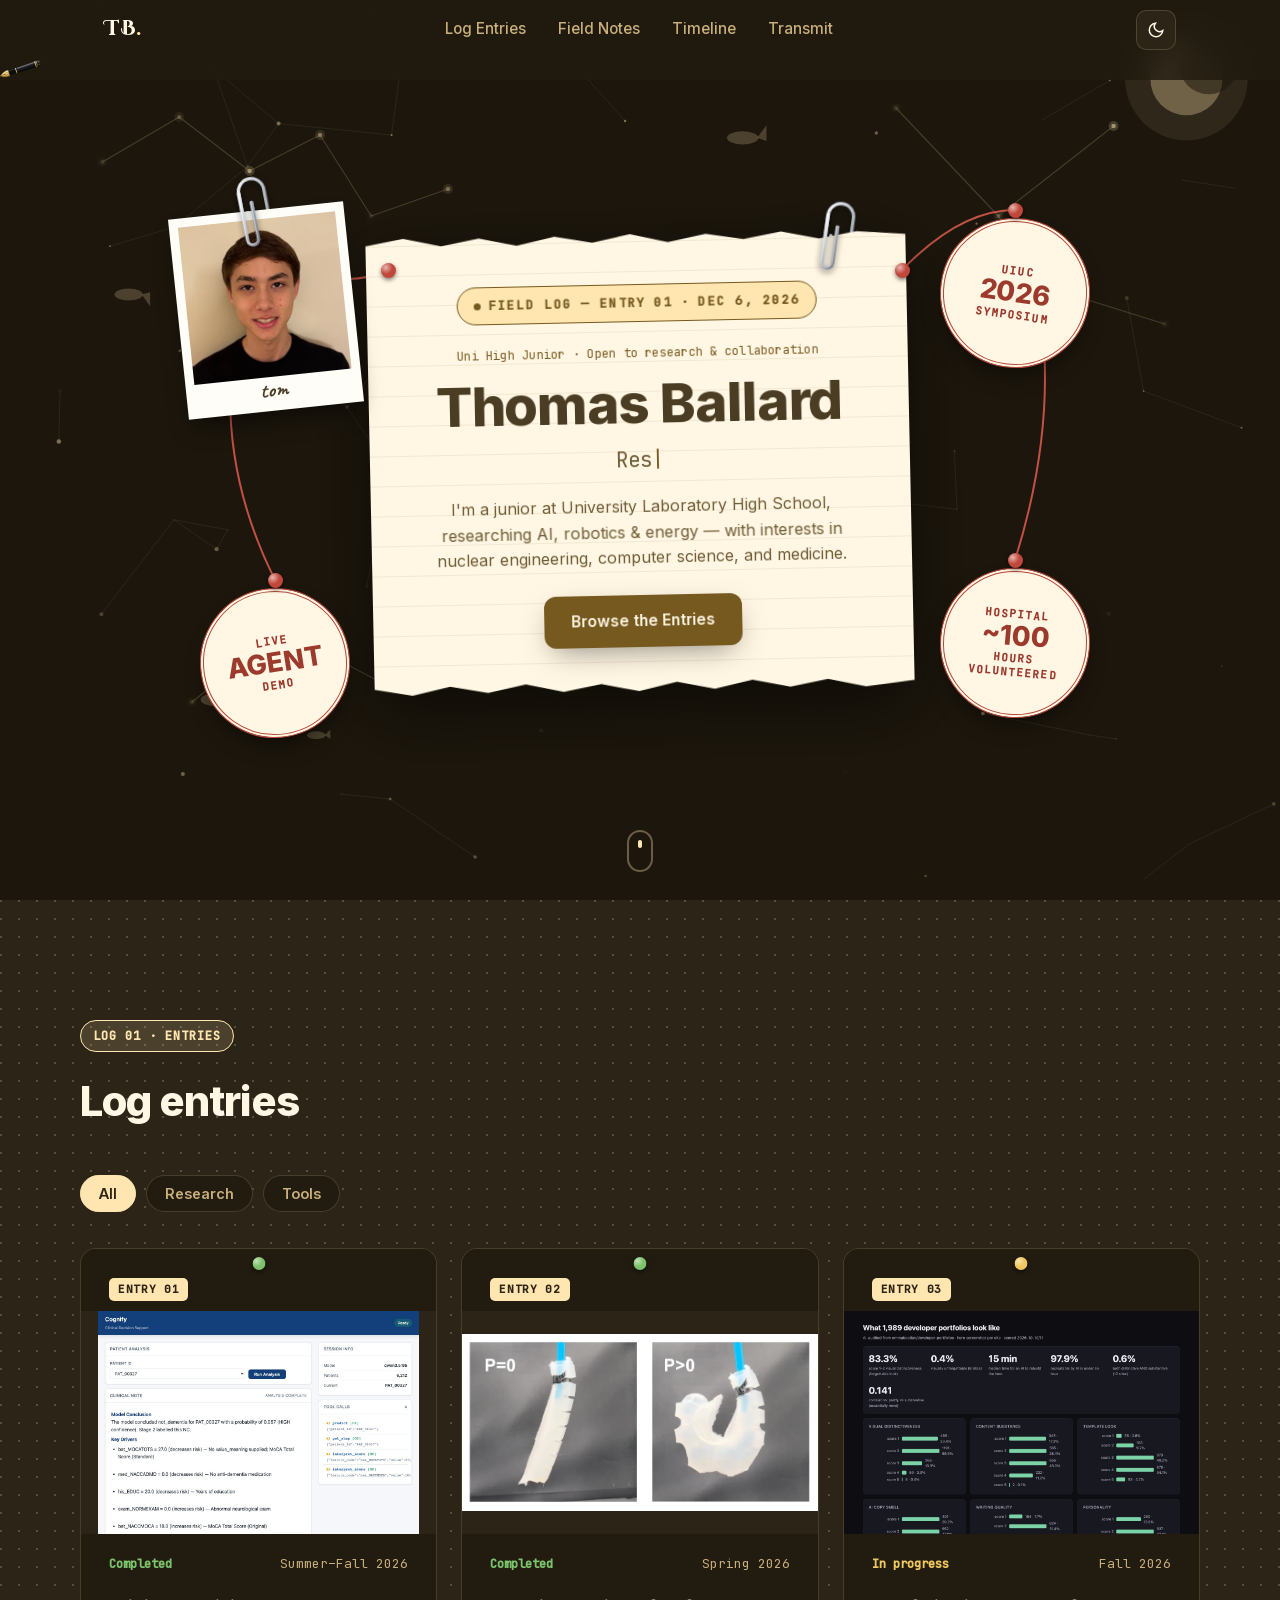
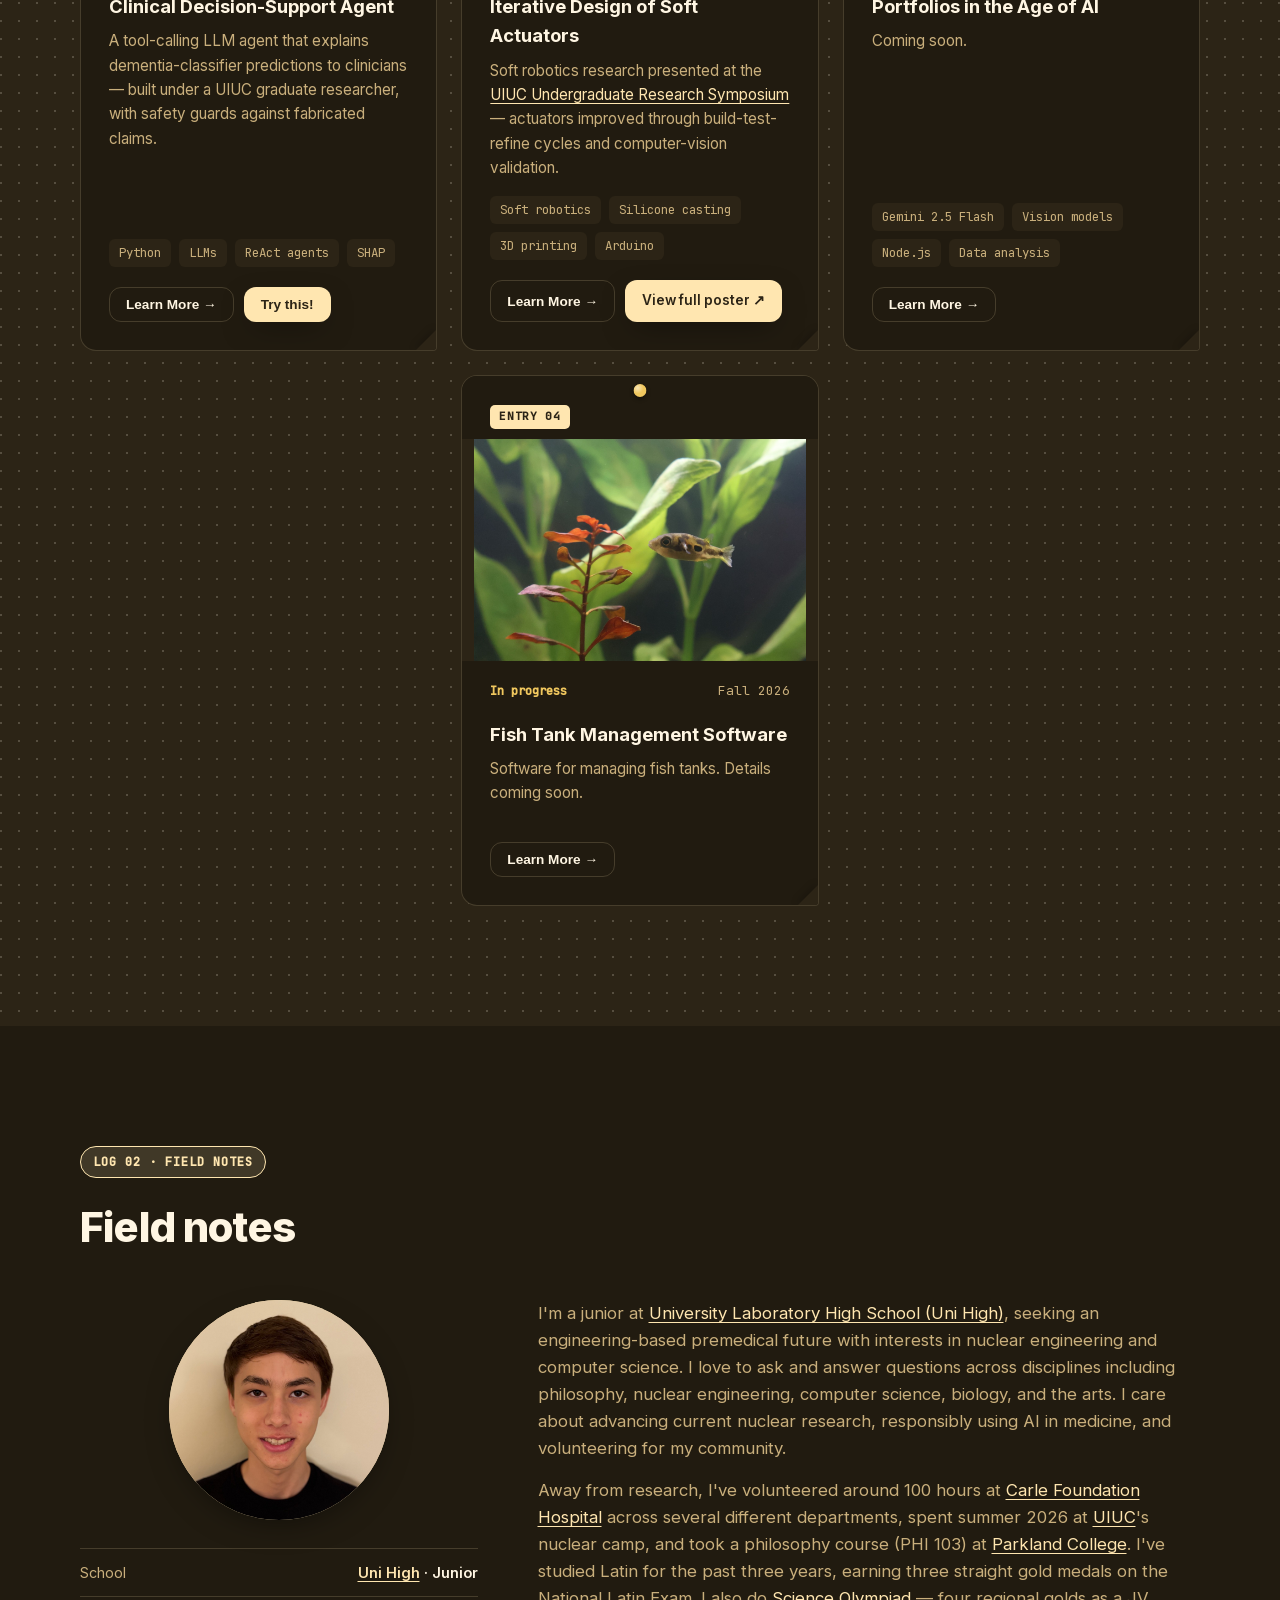
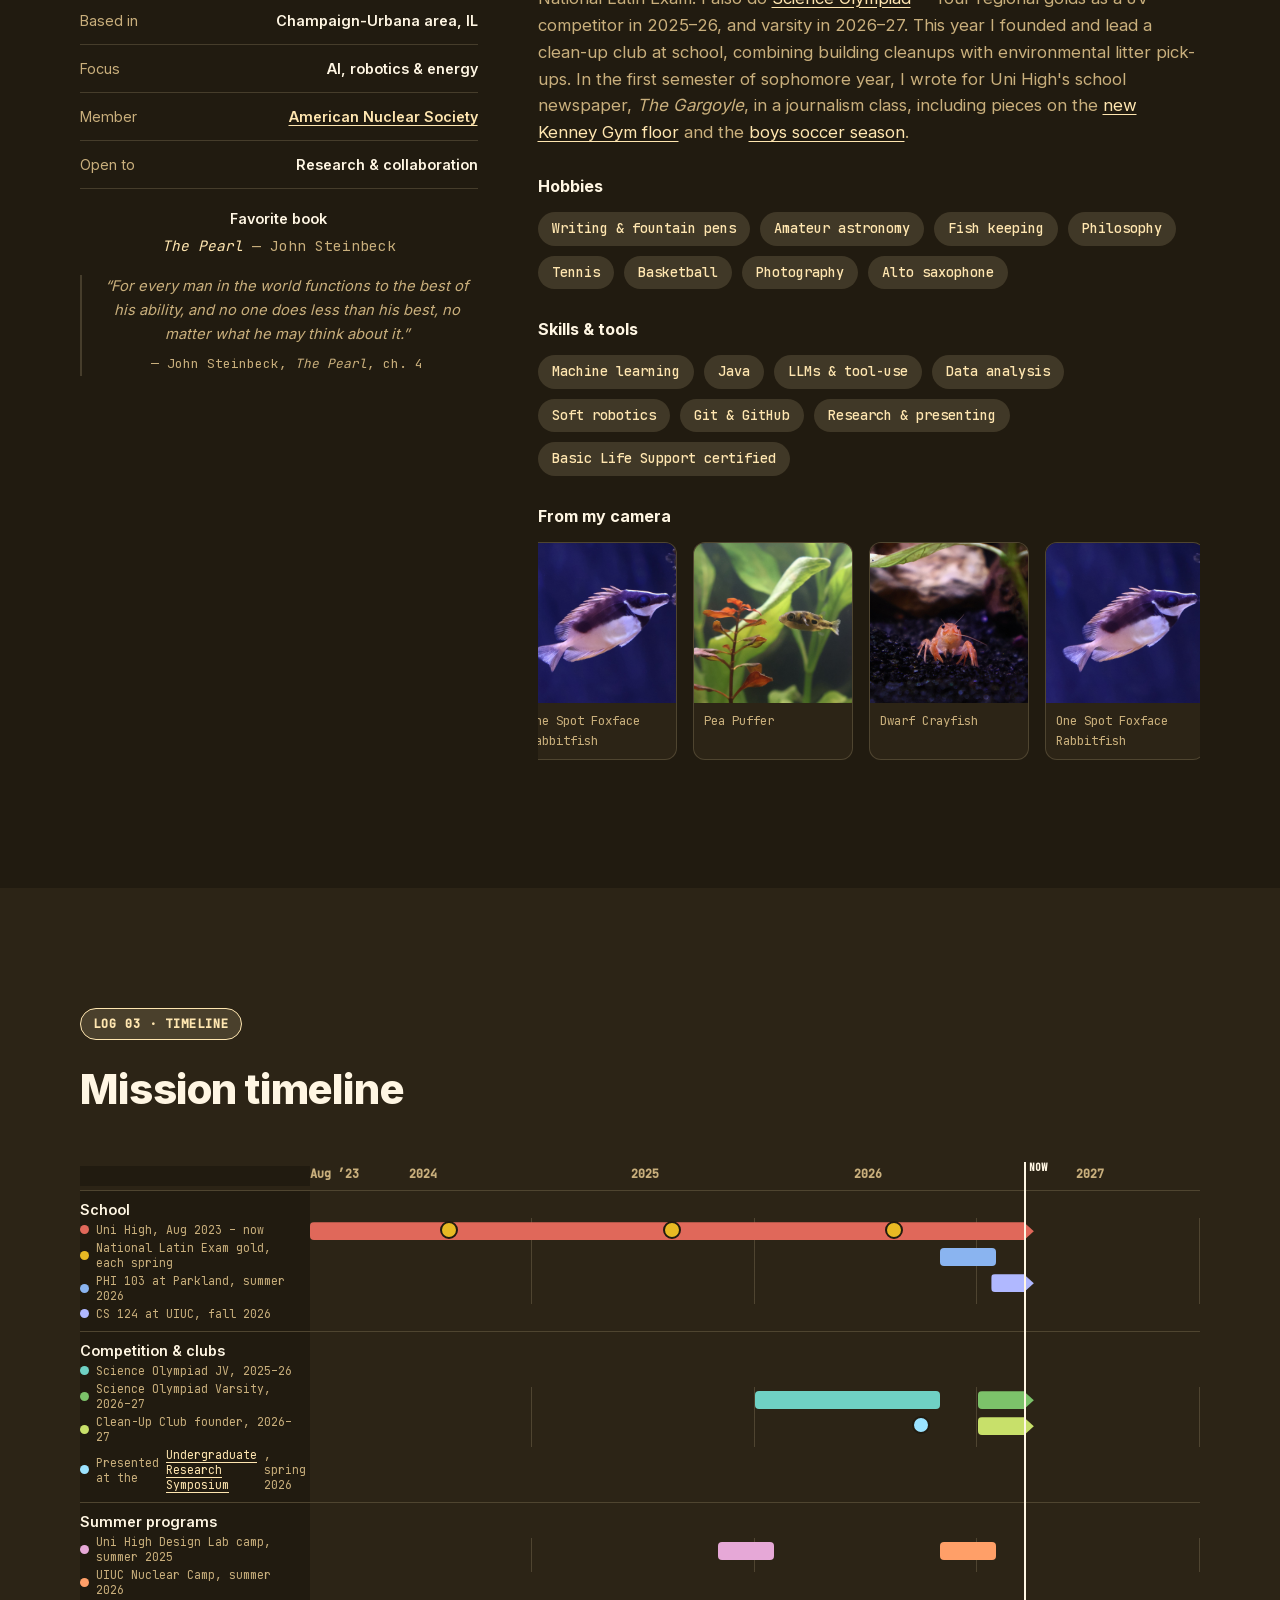
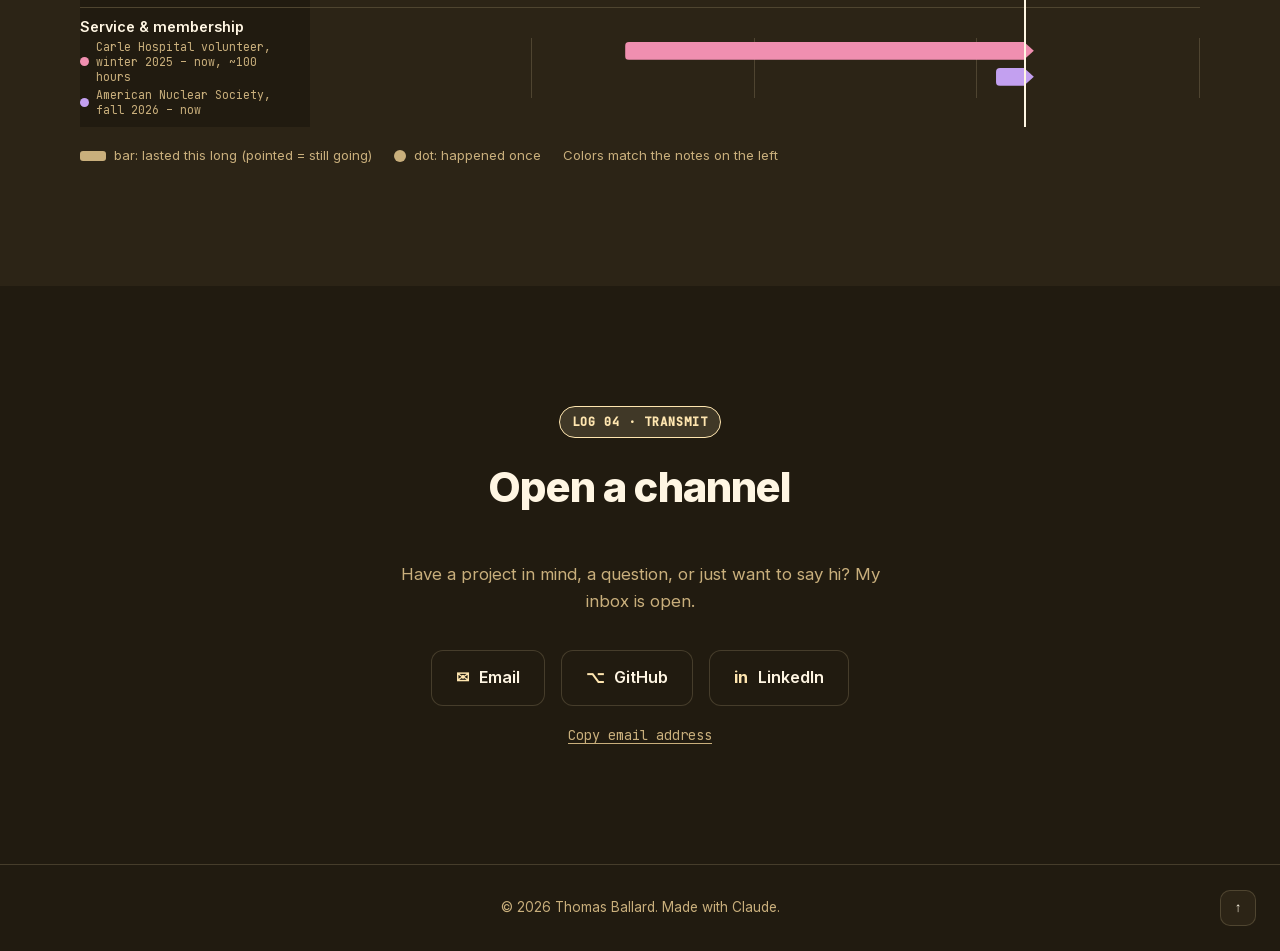
==== commit 50bd6c8e: "Point the site at https://thomasyuballard.web.illinois.edu/; add 404 page and .htaccess Co-Authored-" ====
--- a/index.html
+++ b/index.html
@@ -10,14 +10,14 @@
 <meta property="og:type" content="website">
 <meta property="og:title" content="Thomas Ballard — Portfolio">
 <meta property="og:description" content="High school researcher working in AI, robotics &amp; nuclear science.">
-<link rel="canonical" href="https://tom-b-tech.github.io/">
-<meta property="og:url" content="https://tom-b-tech.github.io/">
-<meta property="og:image" content="https://tom-b-tech.github.io/assets/og-image.jpg">
+<link rel="canonical" href="https://thomasyuballard.web.illinois.edu/">
+<meta property="og:url" content="https://thomasyuballard.web.illinois.edu/">
+<meta property="og:image" content="https://thomasyuballard.web.illinois.edu/assets/og-image.jpg">
 <meta property="og:image:width" content="1200">
 <meta property="og:image:height" content="630">
 <meta property="og:image:alt" content="Thomas Ballard's portfolio: a name card pinned to a board with his photo, round stamps and red string">
 <meta name="twitter:card" content="summary_large_image">
-<meta name="twitter:image" content="https://tom-b-tech.github.io/assets/og-image.jpg">
+<meta name="twitter:image" content="https://thomasyuballard.web.illinois.edu/assets/og-image.jpg">
 <link rel="icon" href="assets/favicon.svg?v=2" type="image/svg+xml">
 <link rel="icon" href="assets/favicon-32.png?v=2" type="image/png" sizes="32x32">
 <link rel="apple-touch-icon" href="assets/apple-touch-icon.png?v=2">
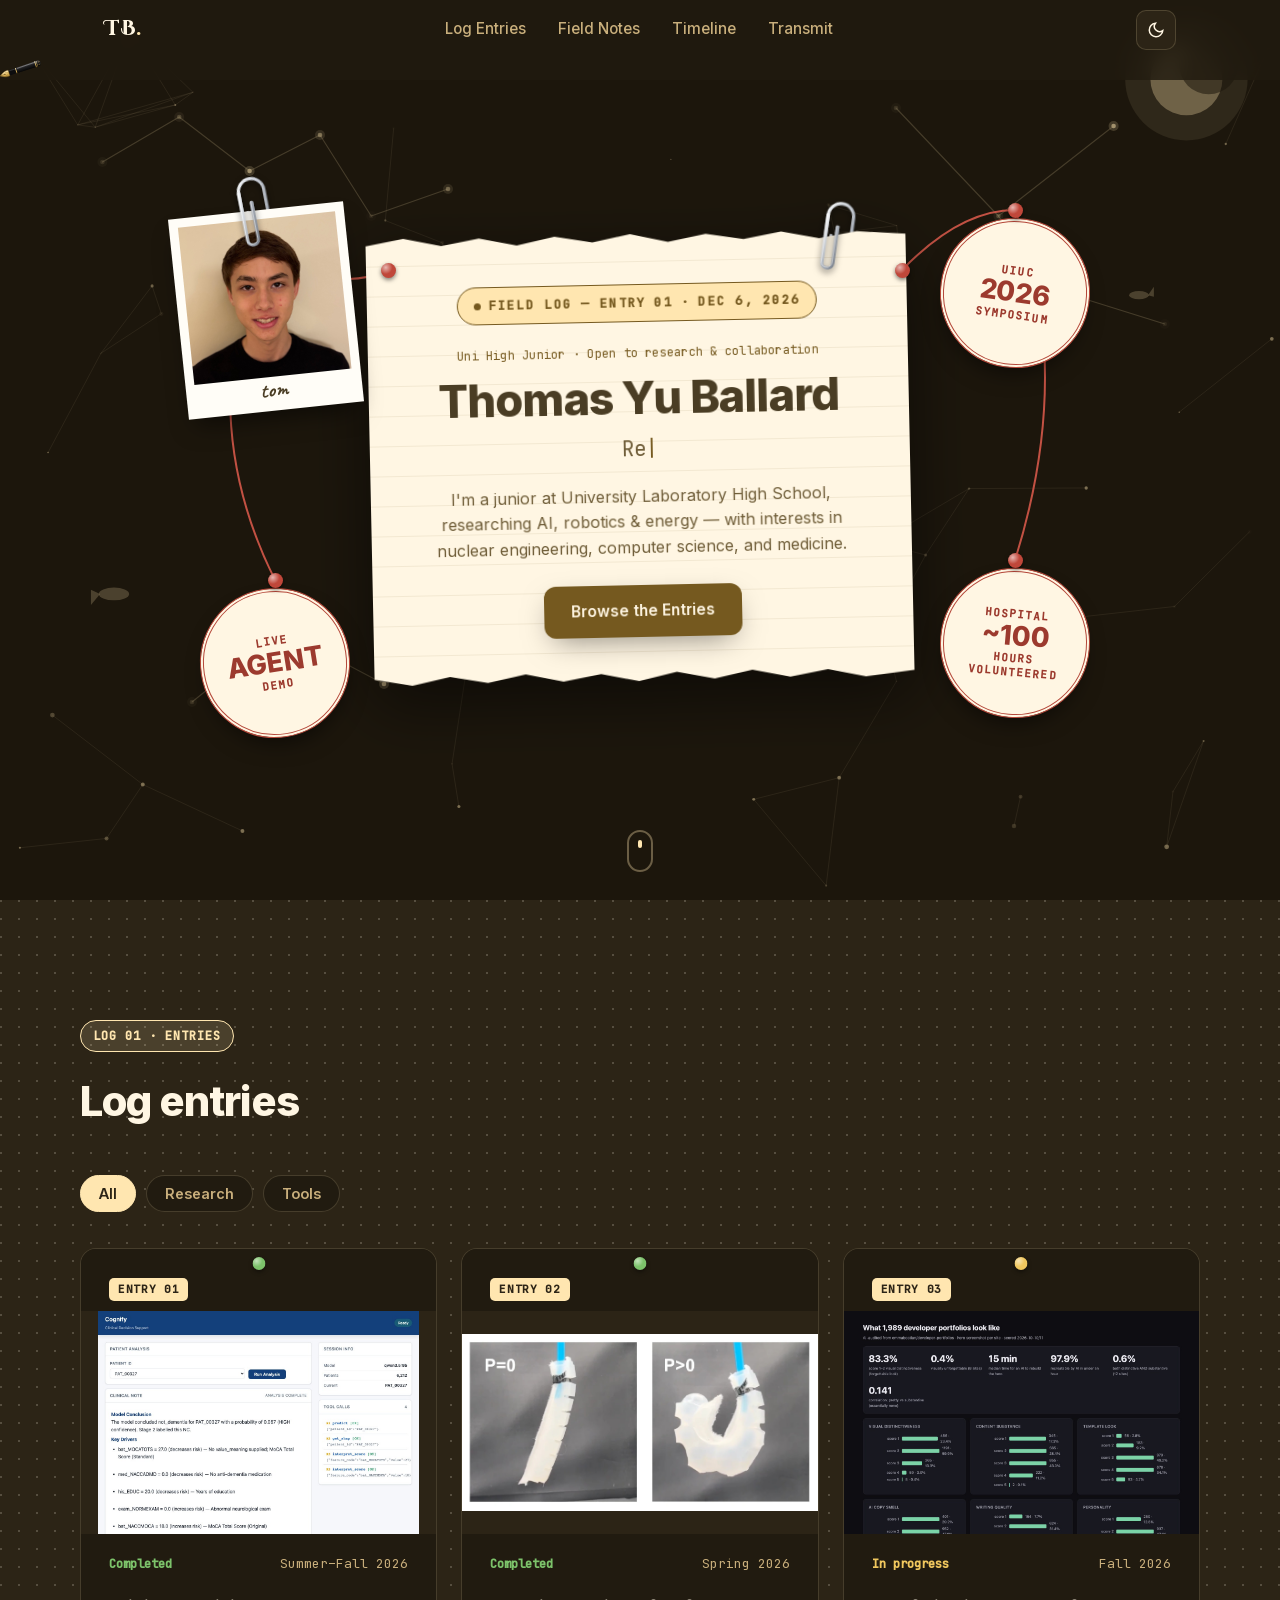
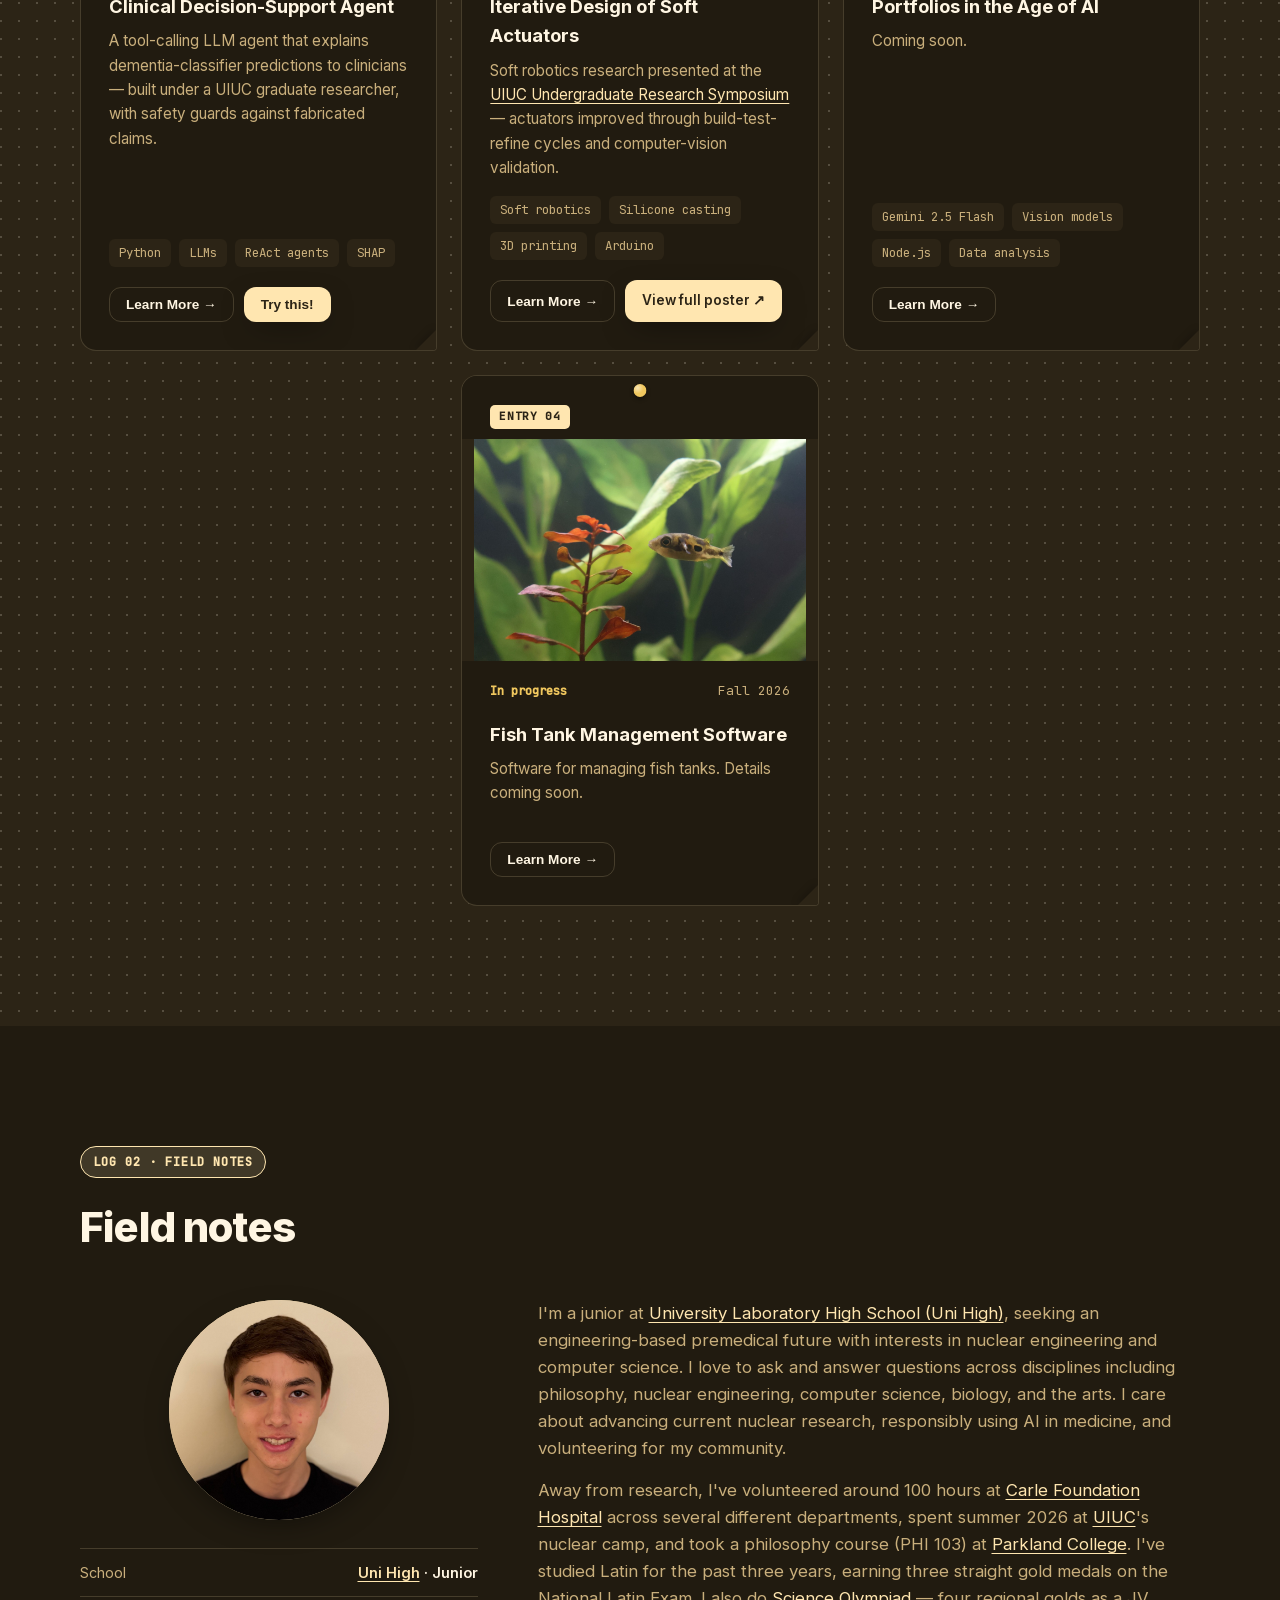
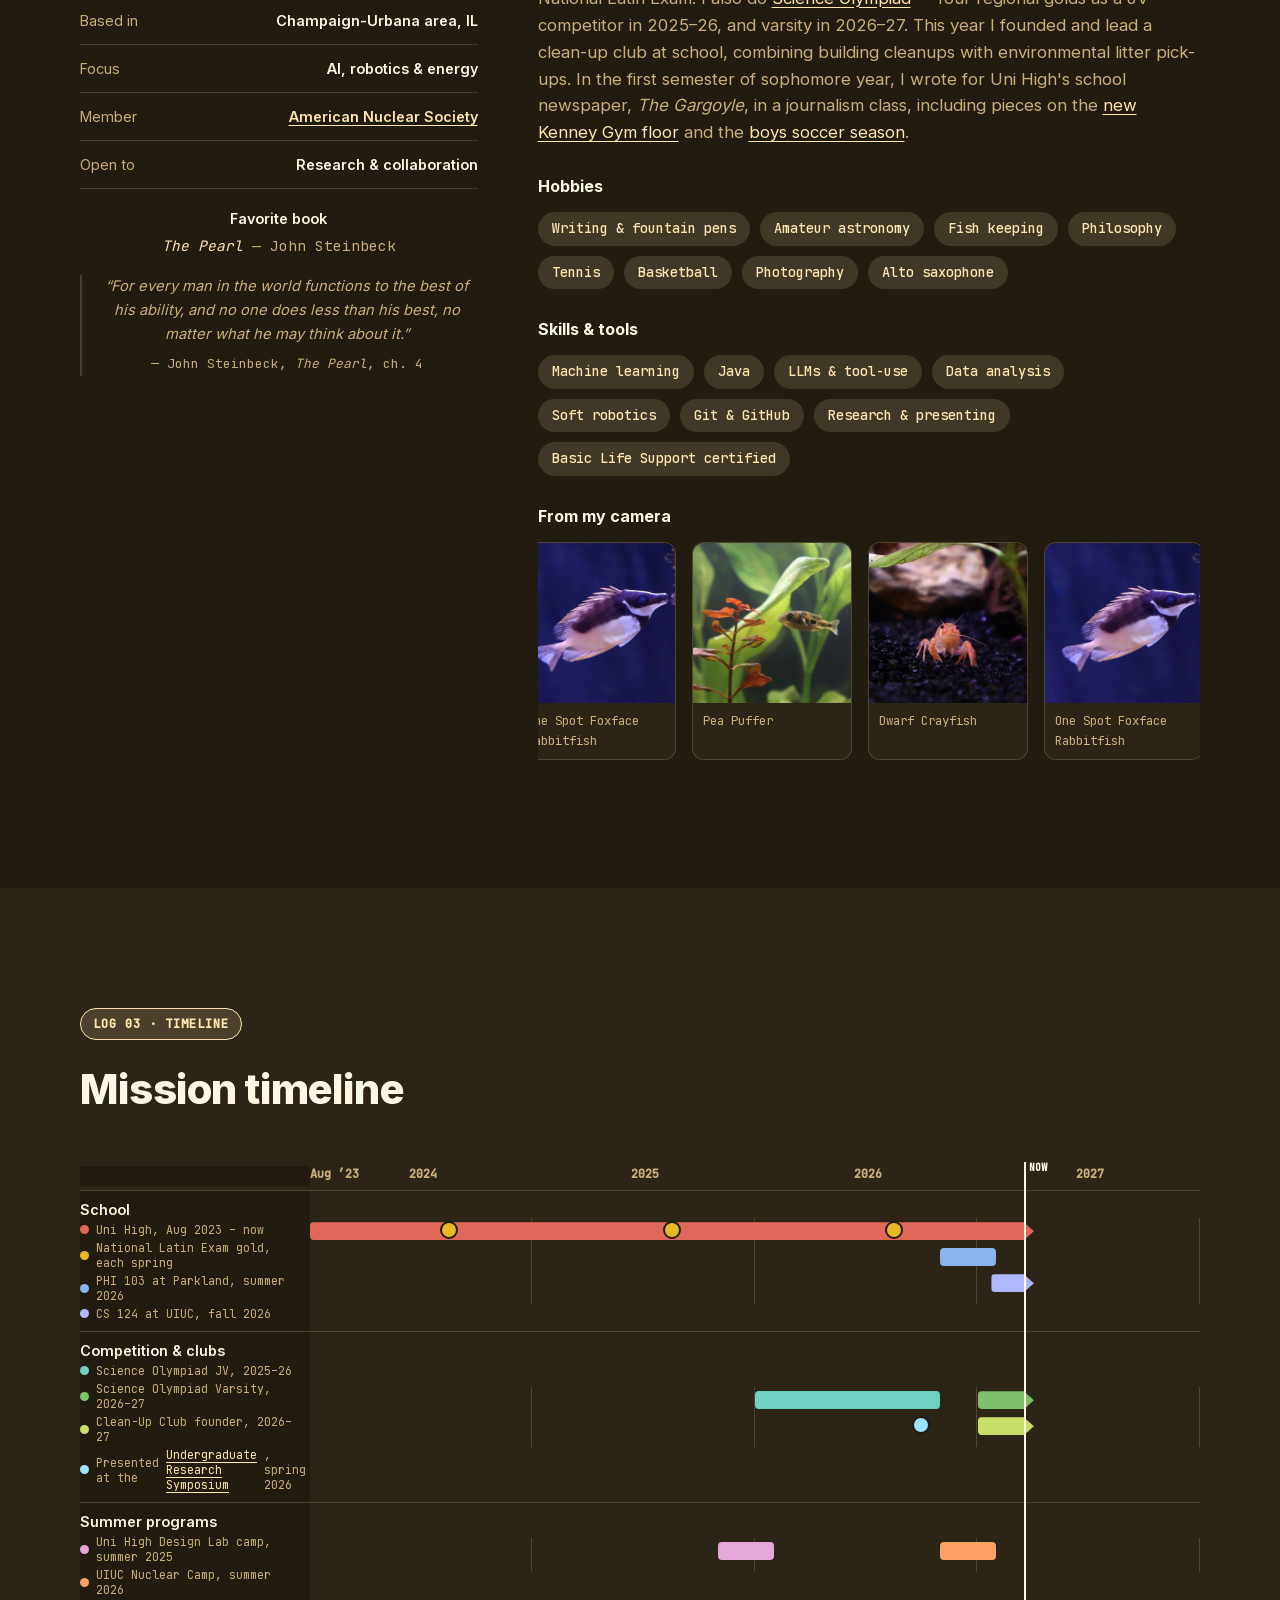
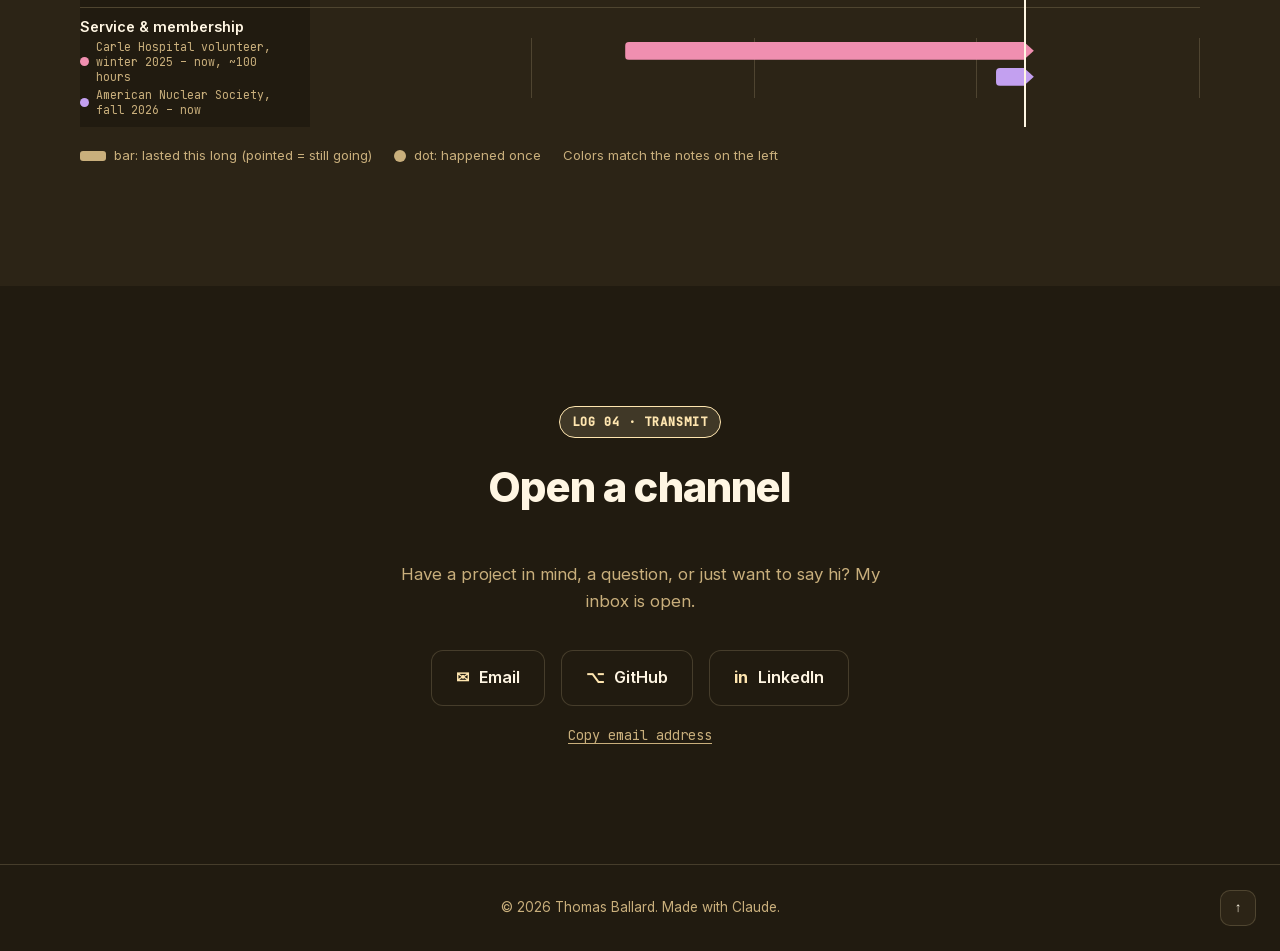
==== commit 1e0f4895: "Use full name "Thomas Yu Ballard" in title, heading and structured data Co-Authored-By: Claude Sonne" ====
--- a/index.html
+++ b/index.html
@@ -3,19 +3,33 @@
 <head>
 <meta charset="UTF-8">
 <meta name="viewport" content="width=device-width, initial-scale=1.0">
-<title>Thomas Ballard — Portfolio</title>
-<meta name="description" content="Thomas Ballard — high school researcher working in AI, robotics &amp; nuclear science.">
+<title>Thomas Yu Ballard — Portfolio</title>
+<meta name="description" content="Thomas Yu Ballard — high school researcher working in AI, robotics &amp; nuclear science.">
 <meta http-equiv="Content-Security-Policy" content="default-src 'self'; script-src 'self'; style-src 'self' 'unsafe-inline'; font-src 'self'; img-src 'self' data:; connect-src 'self'; object-src 'none'; base-uri 'self'; form-action 'none'">
 <meta name="theme-color" content="#211b10">
 <meta property="og:type" content="website">
-<meta property="og:title" content="Thomas Ballard — Portfolio">
+<meta property="og:title" content="Thomas Yu Ballard — Portfolio">
 <meta property="og:description" content="High school researcher working in AI, robotics &amp; nuclear science.">
+<script type="application/ld+json">
+{
+  "@context": "https://schema.org",
+  "@type": "Person",
+  "name": "Thomas Yu Ballard",
+  "alternateName": "Thomas Ballard",
+  "url": "https://thomasyuballard.web.illinois.edu/",
+  "sameAs": [
+    "https://github.com/Tom-B-tech",
+    "https://www.linkedin.com/in/thomas-ballard-8a093a439"
+  ],
+  "knowsAbout": ["Artificial intelligence", "Soft robotics", "Nuclear engineering", "Computer science"]
+}
+</script>
 <link rel="canonical" href="https://thomasyuballard.web.illinois.edu/">
 <meta property="og:url" content="https://thomasyuballard.web.illinois.edu/">
 <meta property="og:image" content="https://thomasyuballard.web.illinois.edu/assets/og-image.jpg">
 <meta property="og:image:width" content="1200">
 <meta property="og:image:height" content="630">
-<meta property="og:image:alt" content="Thomas Ballard's portfolio: a name card pinned to a board with his photo, round stamps and red string">
+<meta property="og:image:alt" content="Thomas Yu Ballard's portfolio: a name card pinned to a board with his photo, round stamps and red string">
 <meta name="twitter:card" content="summary_large_image">
 <meta name="twitter:image" content="https://thomasyuballard.web.illinois.edu/assets/og-image.jpg">
 <link rel="icon" href="assets/favicon.svg?v=2" type="image/svg+xml">
@@ -23,7 +37,7 @@
 <link rel="apple-touch-icon" href="assets/apple-touch-icon.png?v=2">
 <link rel="preload" href="assets/fonts/inter-latin.woff2" as="font" type="font/woff2" crossorigin>
 <link rel="stylesheet" href="assets/fonts.css?v=1">
-<link rel="stylesheet" href="css/style.css?v=59">
+<link rel="stylesheet" href="css/style.css?v=60">
 </head>
 <body>
 
@@ -104,7 +118,7 @@
       <figure class="hero-photo">
         <svg class="paperclip clip-photo clip-back" aria-hidden="true"><use href="#paperclip"/></svg>
         <div class="photo-paper">
-          <img src="assets/photo.jpg" alt="Thomas Ballard" width="800" height="800">
+          <img src="assets/photo.jpg" alt="Thomas Yu Ballard" width="800" height="800">
           <figcaption>tom</figcaption>
         </div>
         <svg class="paperclip clip-photo clip-front" aria-hidden="true"><use href="#paperclip-front"/></svg>
@@ -114,7 +128,7 @@
         <div class="hero-inner">
           <p class="hero-stamp reveal"><span class="hero-stamp-dot"></span>FIELD LOG — ENTRY <span id="heroEntry">01</span> · <span id="heroDate"></span></p>
           <p class="hero-eyebrow reveal">Uni High Junior · Open to research &amp; collaboration</p>
-          <h1 class="hero-title reveal">Thomas Ballard</h1>
+          <h1 class="hero-title reveal">Thomas Yu Ballard</h1>
           <p class="hero-subtitle reveal">
             <span class="typewriter" id="typewriter"></span><span class="cursor">|</span>
           </p>
@@ -172,7 +186,7 @@
       <div class="about-grid">
         <div class="avatar-wrap reveal">
           <div class="avatar">
-            <img src="assets/photo.jpg" alt="Thomas Ballard" loading="lazy">
+            <img src="assets/photo.jpg" alt="Thomas Yu Ballard" loading="lazy">
           </div>
           <ul class="about-facts">
             <li><span>School</span><strong><a class="text-link" href="https://uni.illinois.edu/" target="_blank" rel="noopener">Uni High</a> · Junior</strong></li>
--- a/css/style.css
+++ b/css/style.css
@@ -124,7 +124,7 @@
 }
 .hero-card{position:absolute;left:220px;top:64px;width:540px;transform:rotate(-1.2deg);filter:drop-shadow(0 22px 34px rgba(0,0,0,0.55));}
 .hero-board .hero-eyebrow{font-size:.74rem;letter-spacing:.02em;}
-.hero-board .hero-title{font-size:3.4rem;margin-bottom:10px;}
+.hero-board .hero-title{font-size:2.8rem;margin-bottom:10px;}
 .hero-board .hero-subtitle{margin-bottom:14px;}
 .hero-board .hero-desc{max-width:none;font-size:1rem;margin-bottom:24px;}
 .board-string{position:absolute;inset:0;width:100%;height:100%;pointer-events:none;overflow:visible;}
@@ -169,7 +169,7 @@
   .badge small{font-size:.5rem;letter-spacing:.05em;}
   .badge b{font-size:1.15rem;}
   .badge.b1{--r:6deg;}.badge.b2{--r:-5deg;}.badge.b3{--r:4deg;}
-  .hero-board .hero-title{font-size:clamp(2.4rem,9vw,3.4rem);}
+  .hero-board .hero-title{font-size:clamp(2rem,8.5vw,3rem);}
 }
 @media (max-width:640px){
   .hero-inner{padding:46px 24px 38px;}
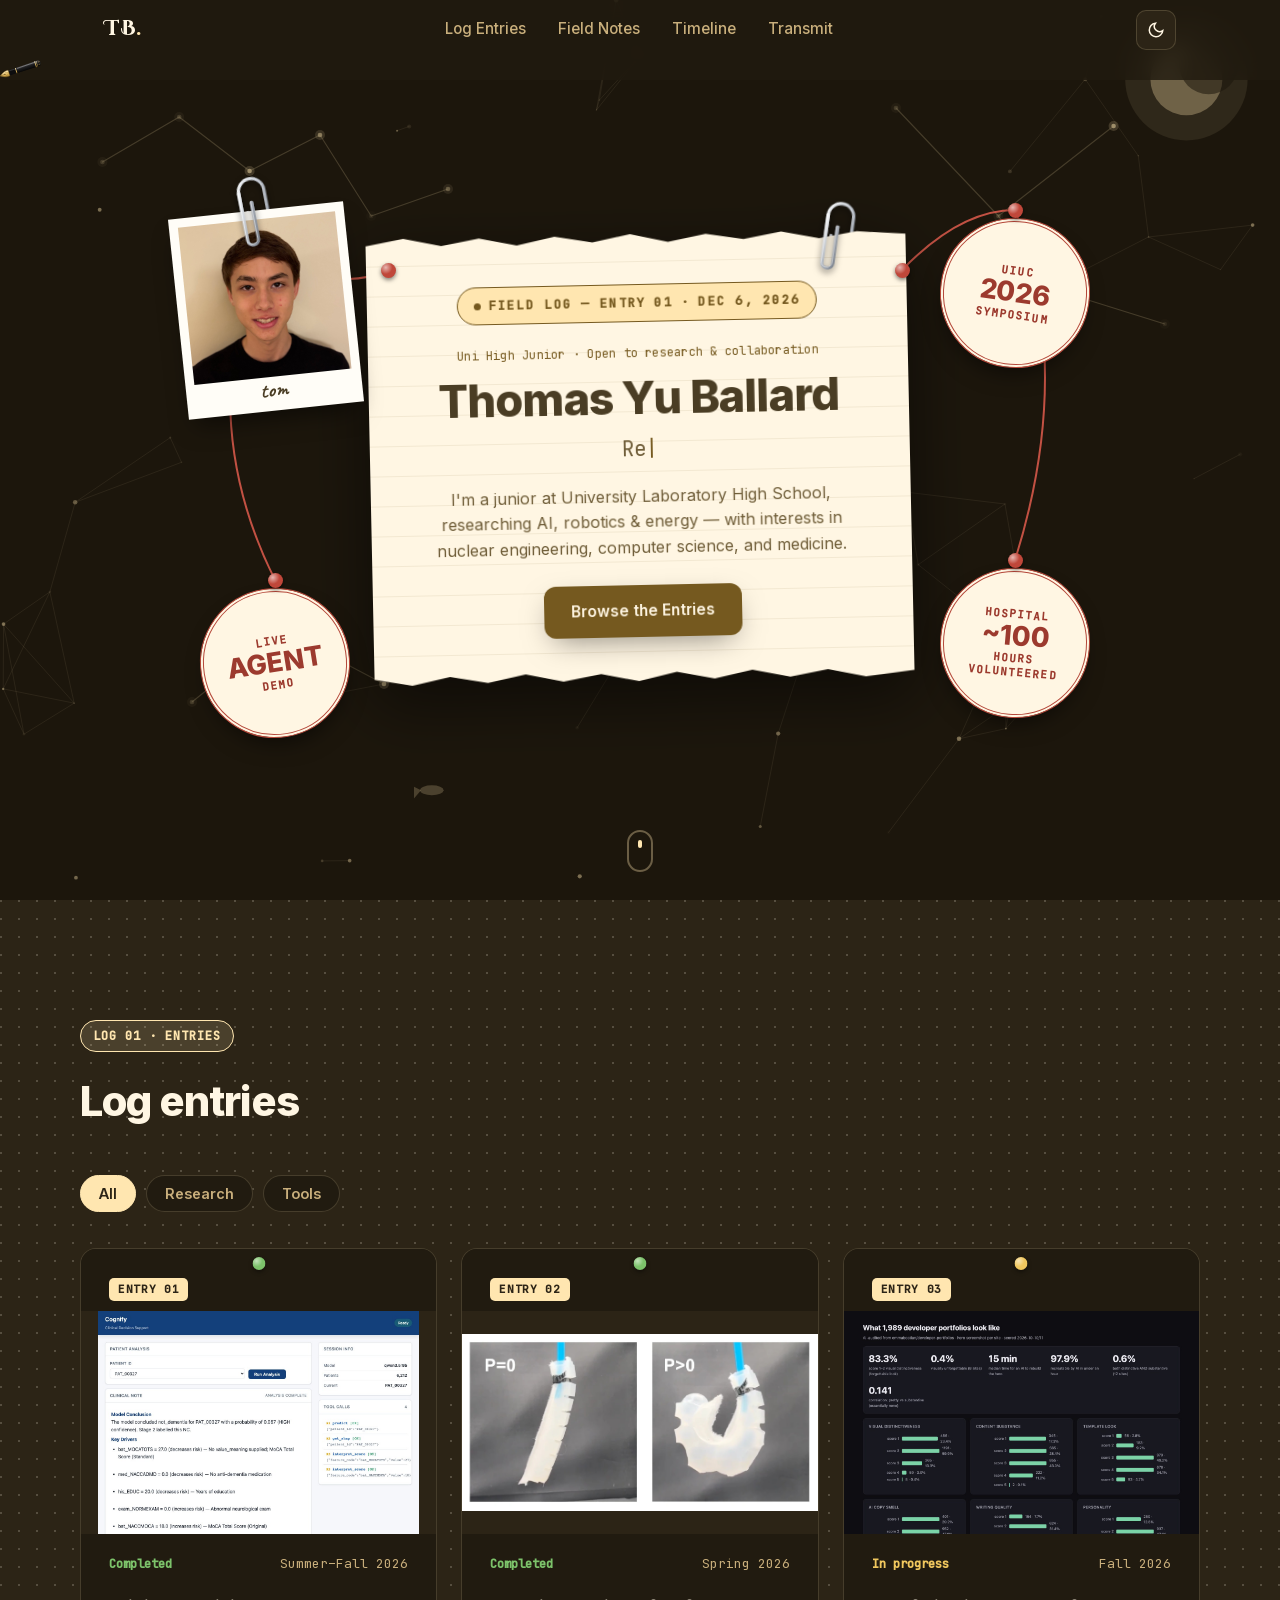
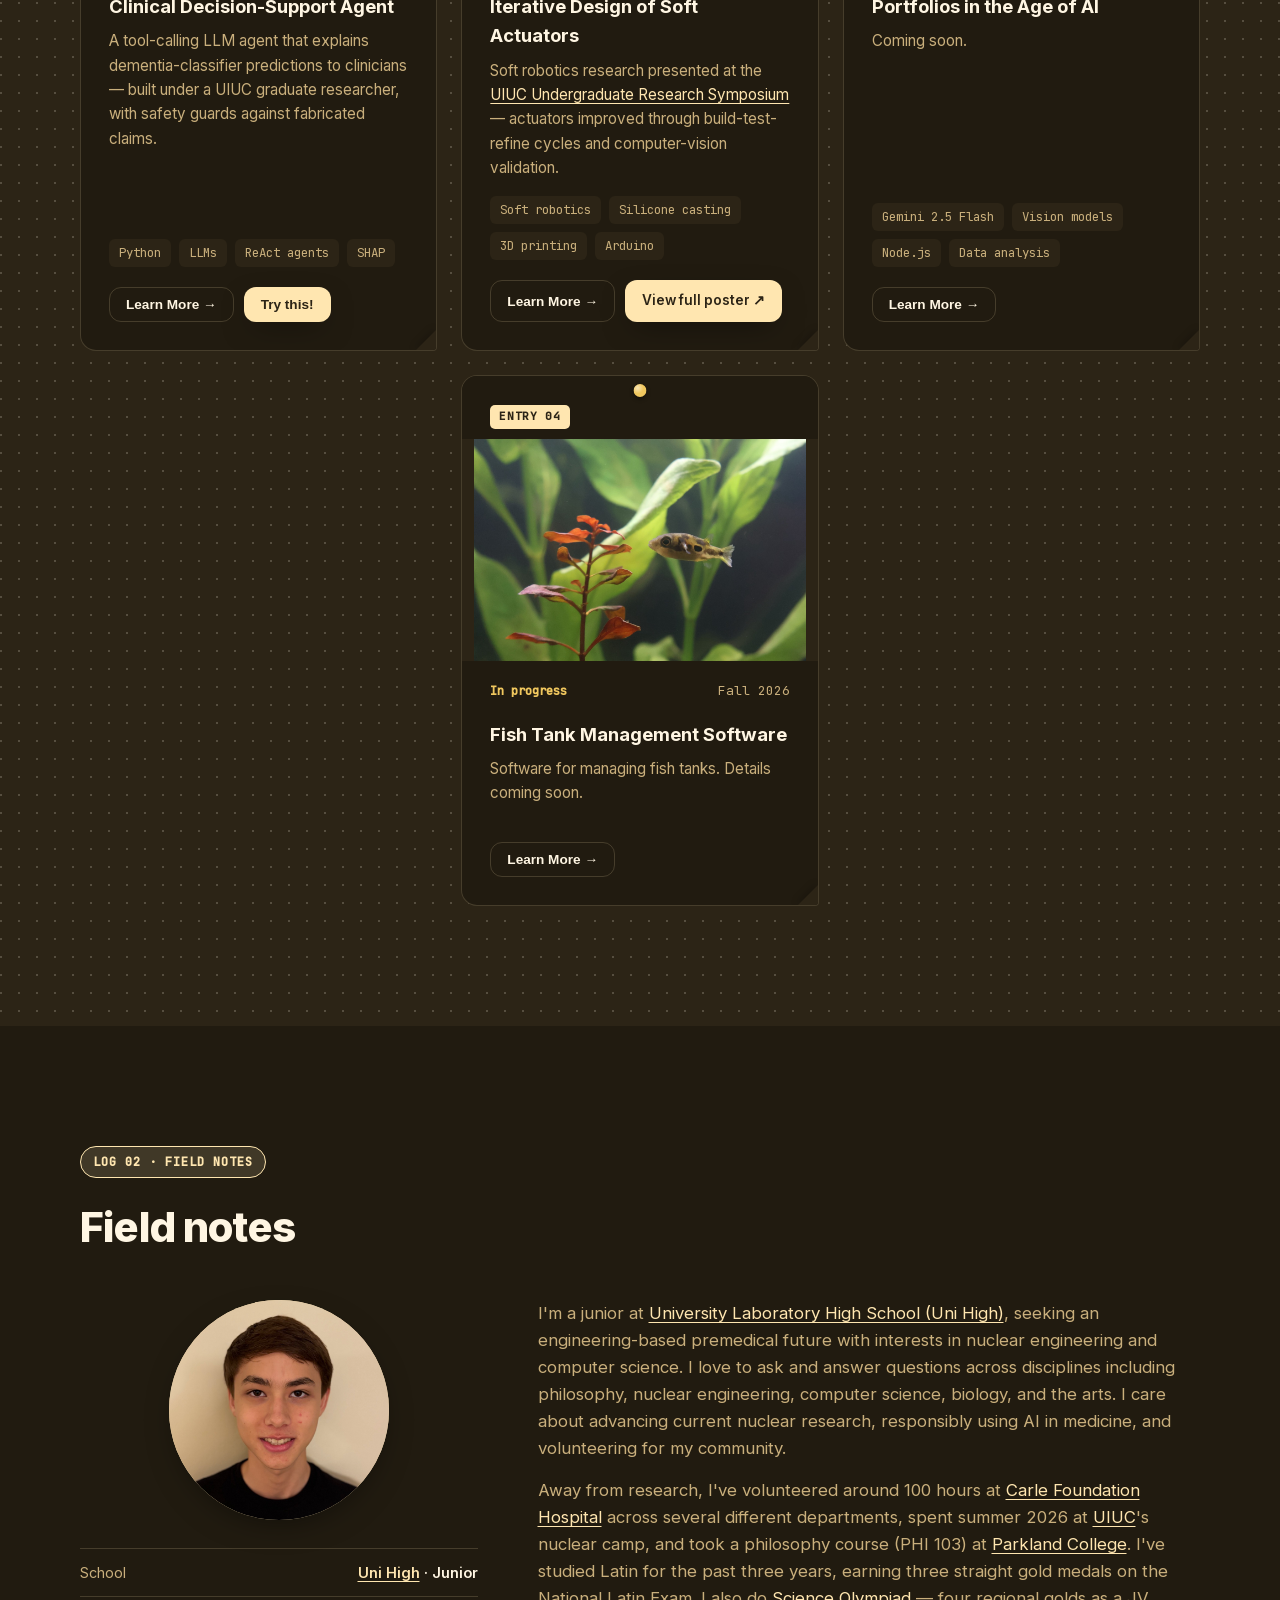
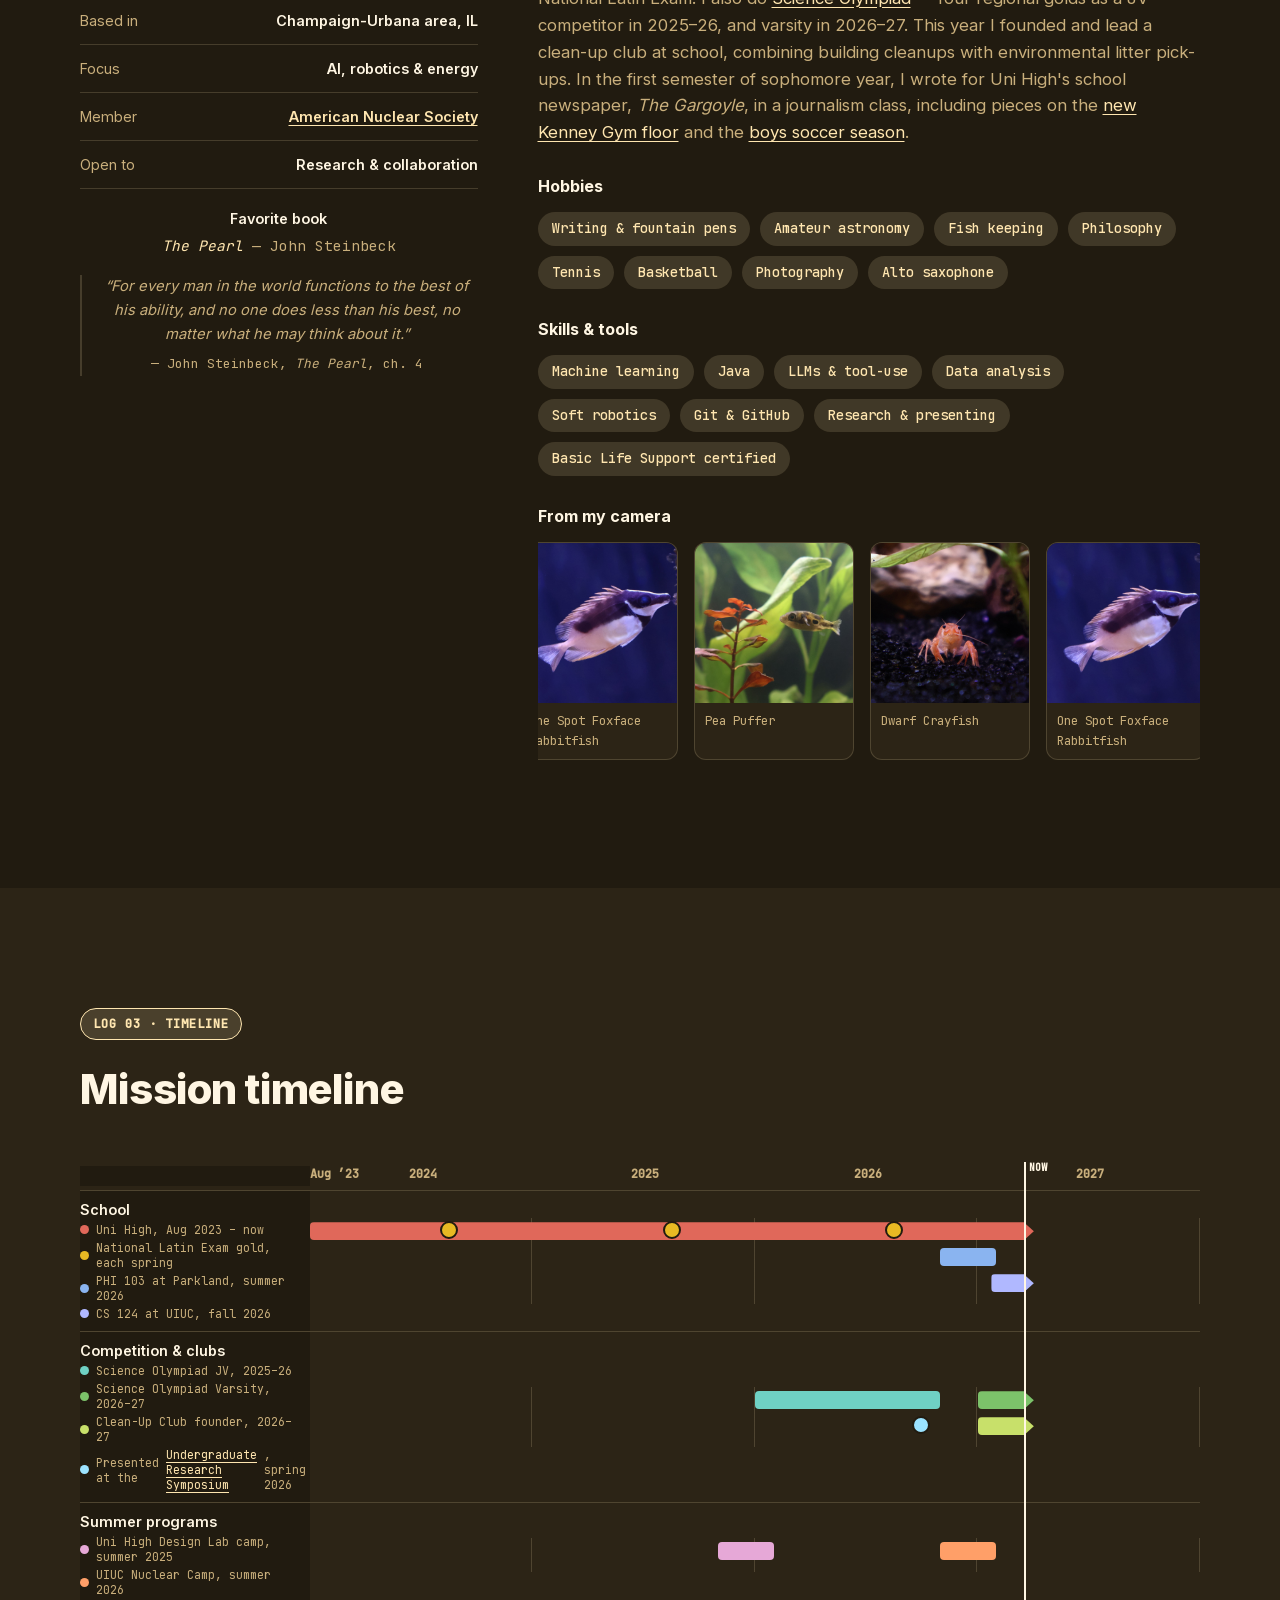
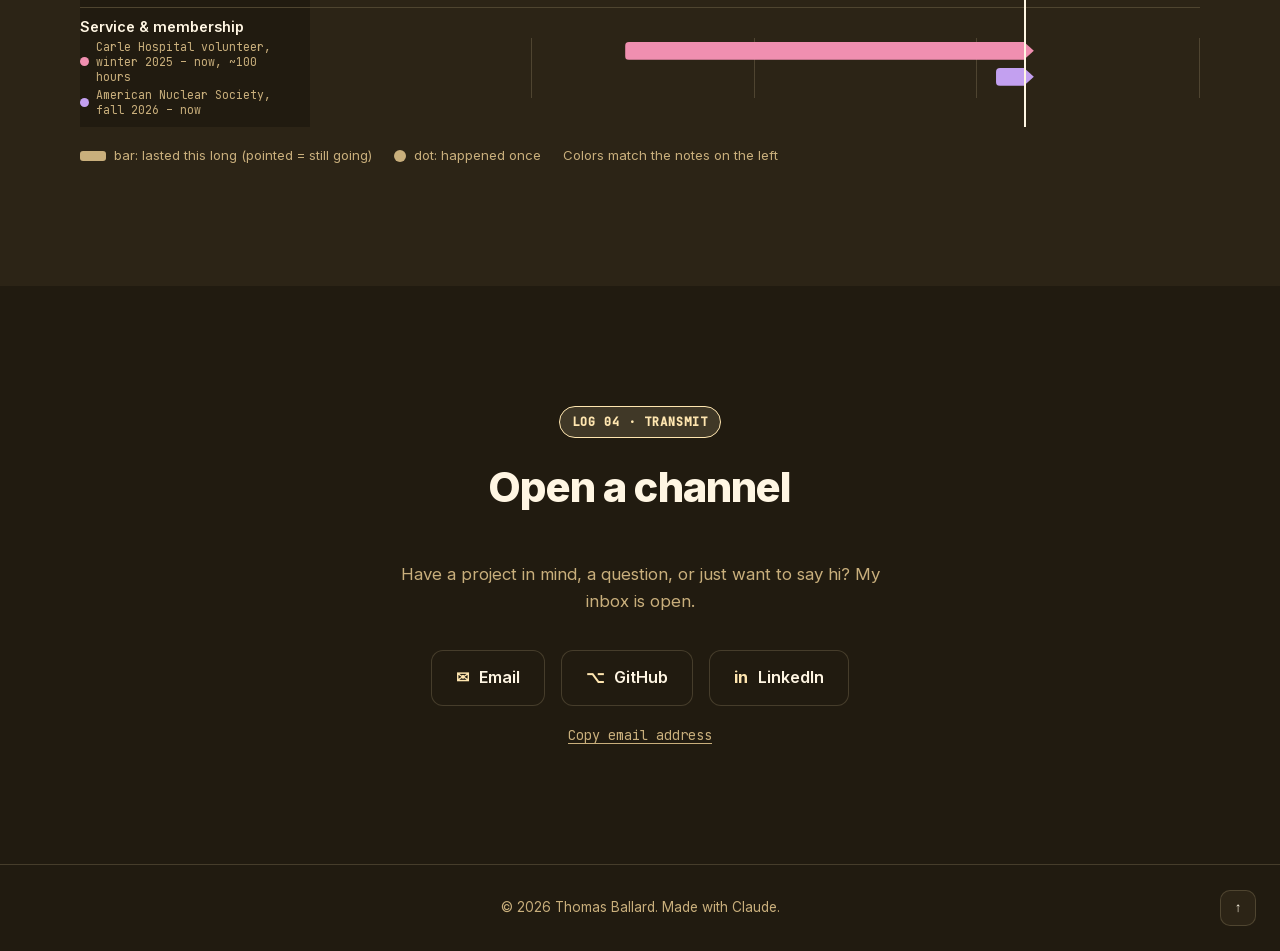
==== commit c23a249b: "Add favicon.ico plus 48px and 192px icons so Google can pick up the site icon Co-Authored-By: Claude" ====
--- a/index.html
+++ b/index.html
@@ -32,7 +32,10 @@
 <meta property="og:image:alt" content="Thomas Yu Ballard's portfolio: a name card pinned to a board with his photo, round stamps and red string">
 <meta name="twitter:card" content="summary_large_image">
 <meta name="twitter:image" content="https://thomasyuballard.web.illinois.edu/assets/og-image.jpg">
-<link rel="icon" href="assets/favicon.svg?v=2" type="image/svg+xml">
+<link rel="icon" href="/favicon.ico" sizes="48x48">
+<link rel="icon" href="assets/favicon.svg?v=2" type="image/svg+xml" sizes="any">
+<link rel="icon" href="assets/favicon-48.png?v=3" type="image/png" sizes="48x48">
+<link rel="icon" href="assets/favicon-192.png?v=3" type="image/png" sizes="192x192">
 <link rel="icon" href="assets/favicon-32.png?v=2" type="image/png" sizes="32x32">
 <link rel="apple-touch-icon" href="assets/apple-touch-icon.png?v=2">
 <link rel="preload" href="assets/fonts/inter-latin.woff2" as="font" type="font/woff2" crossorigin>
